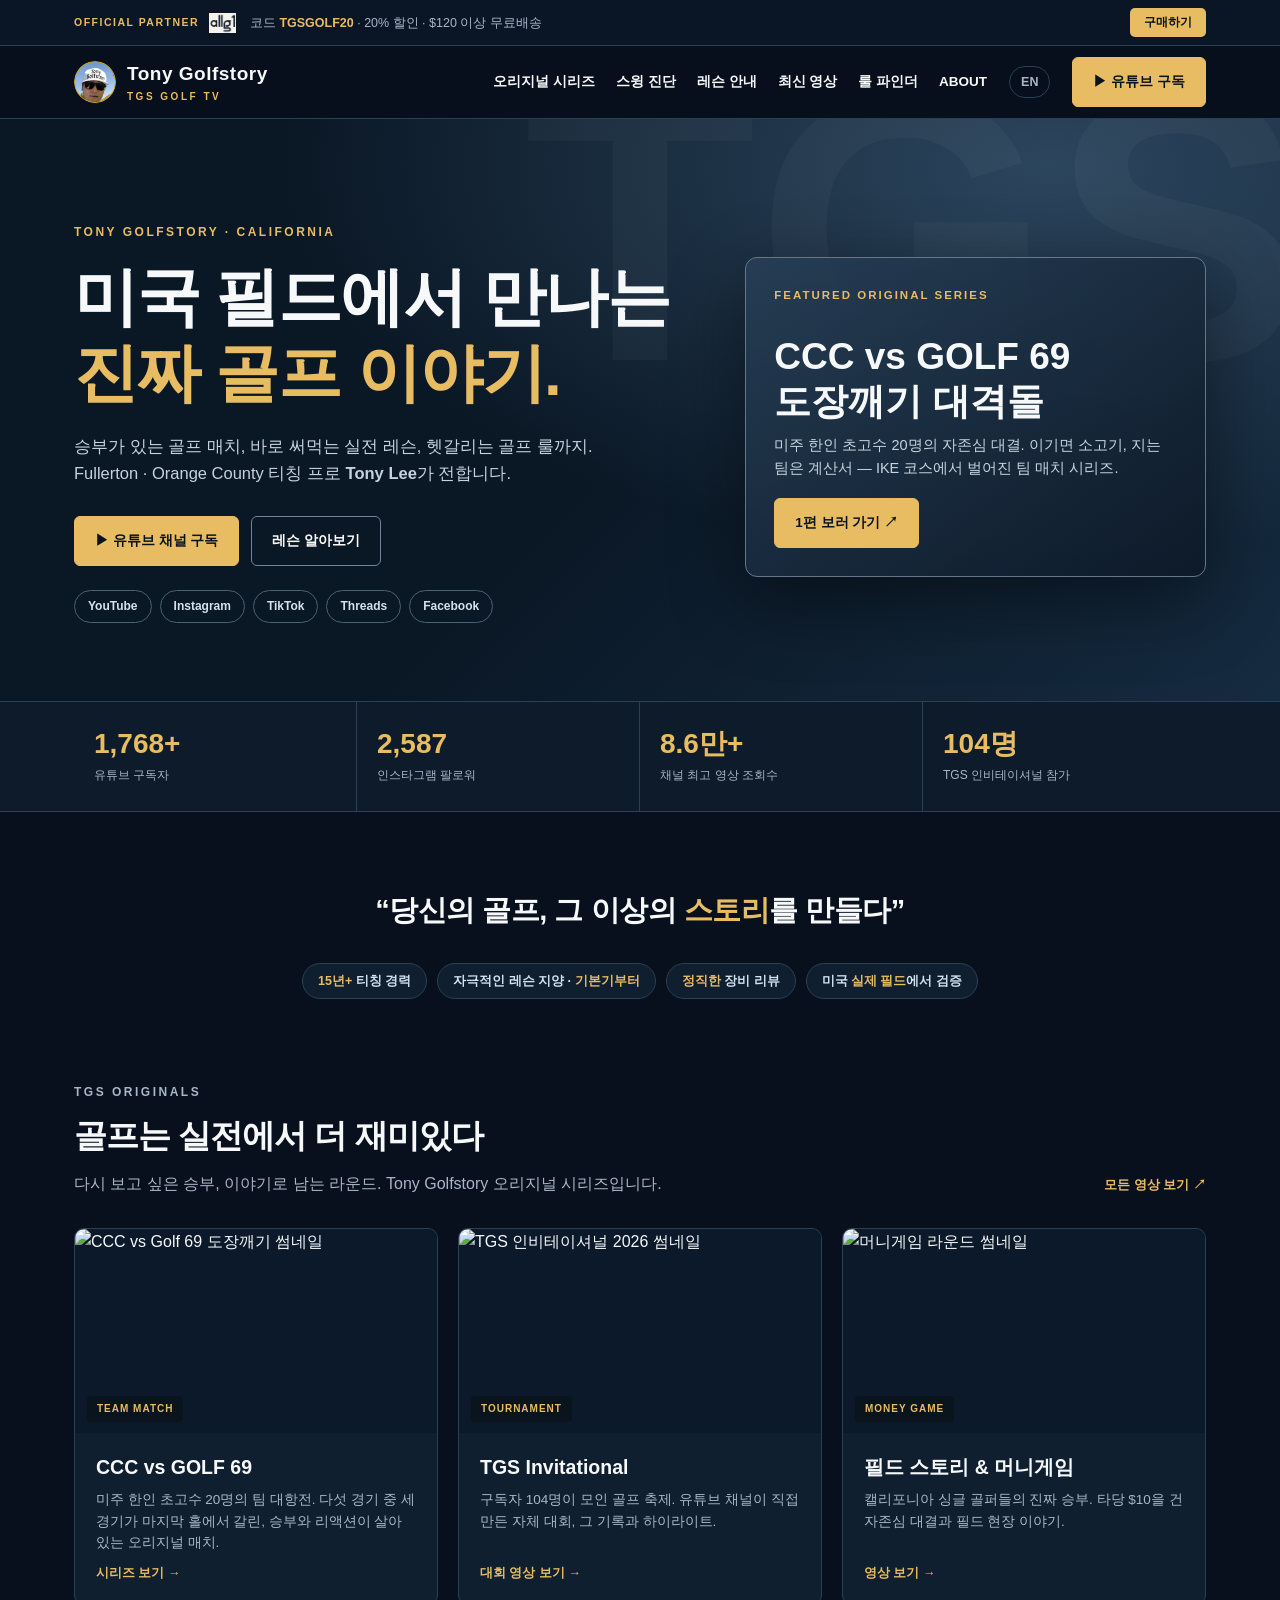
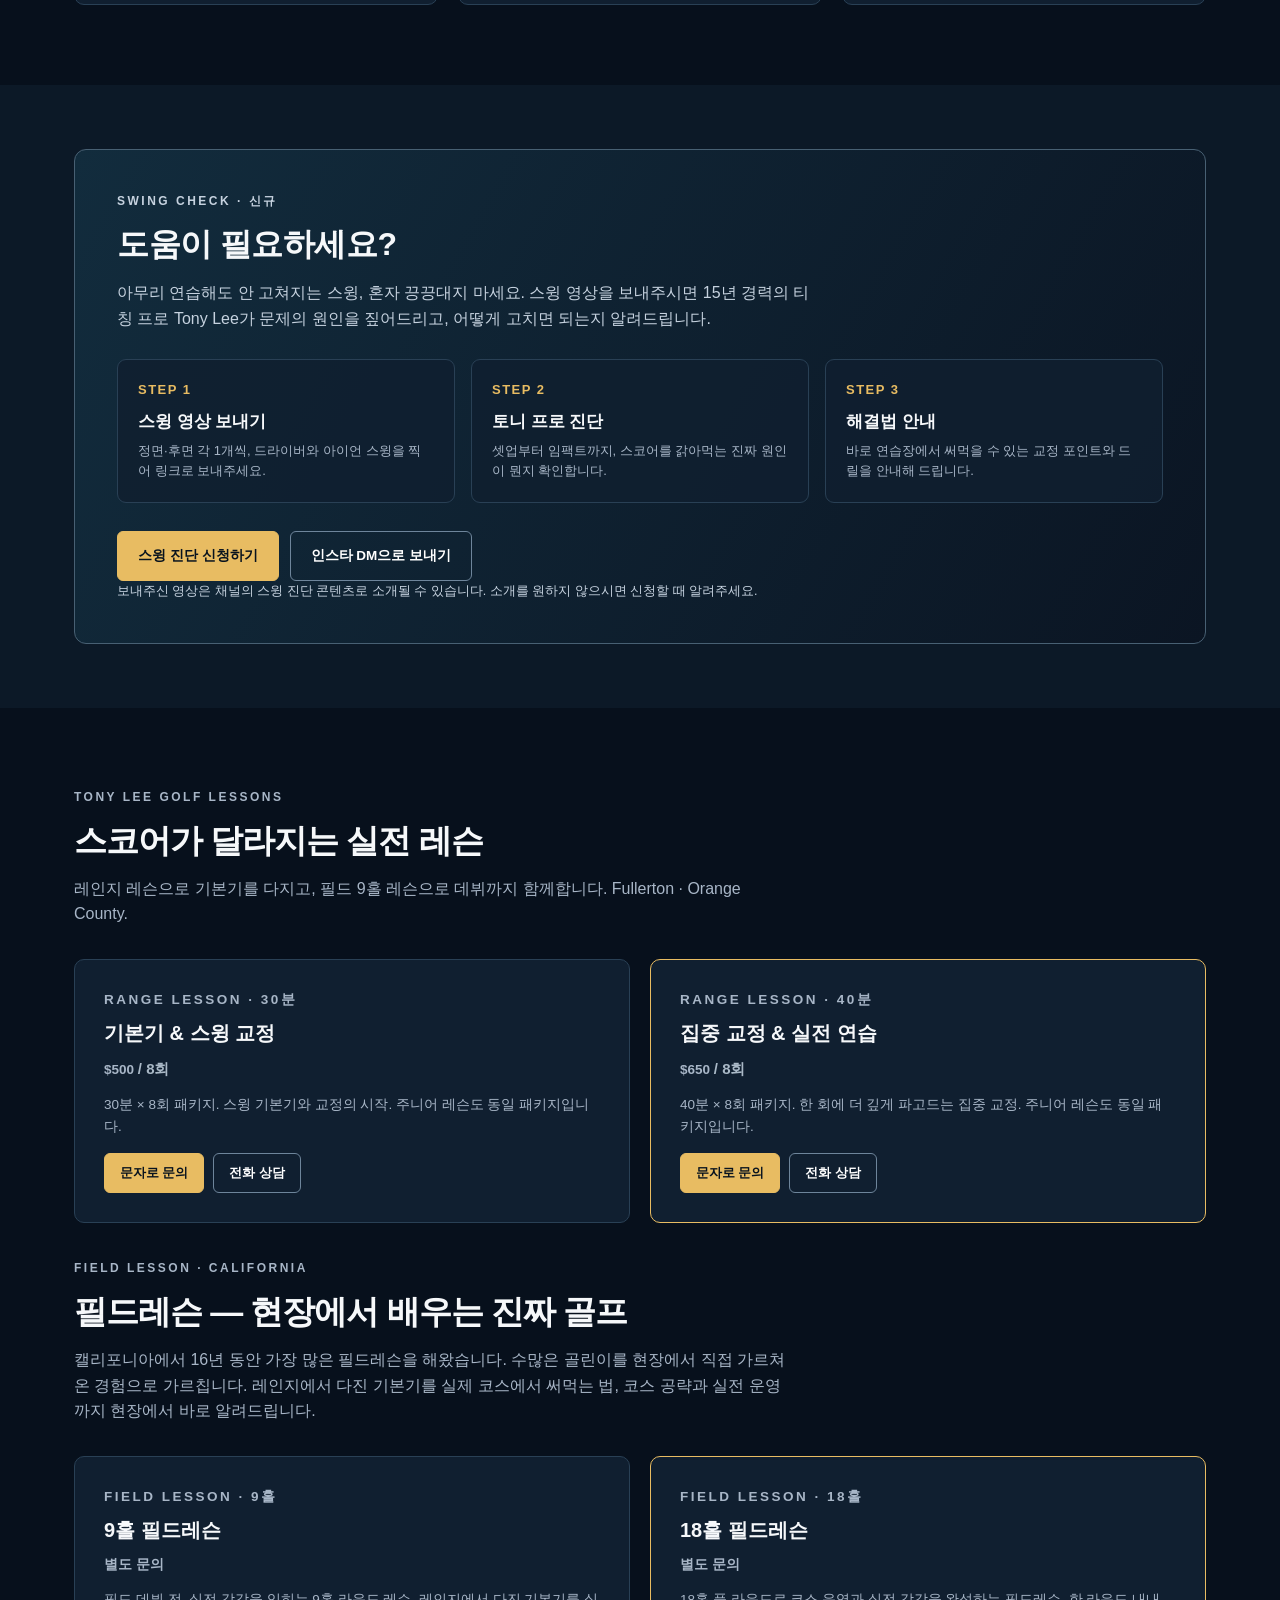
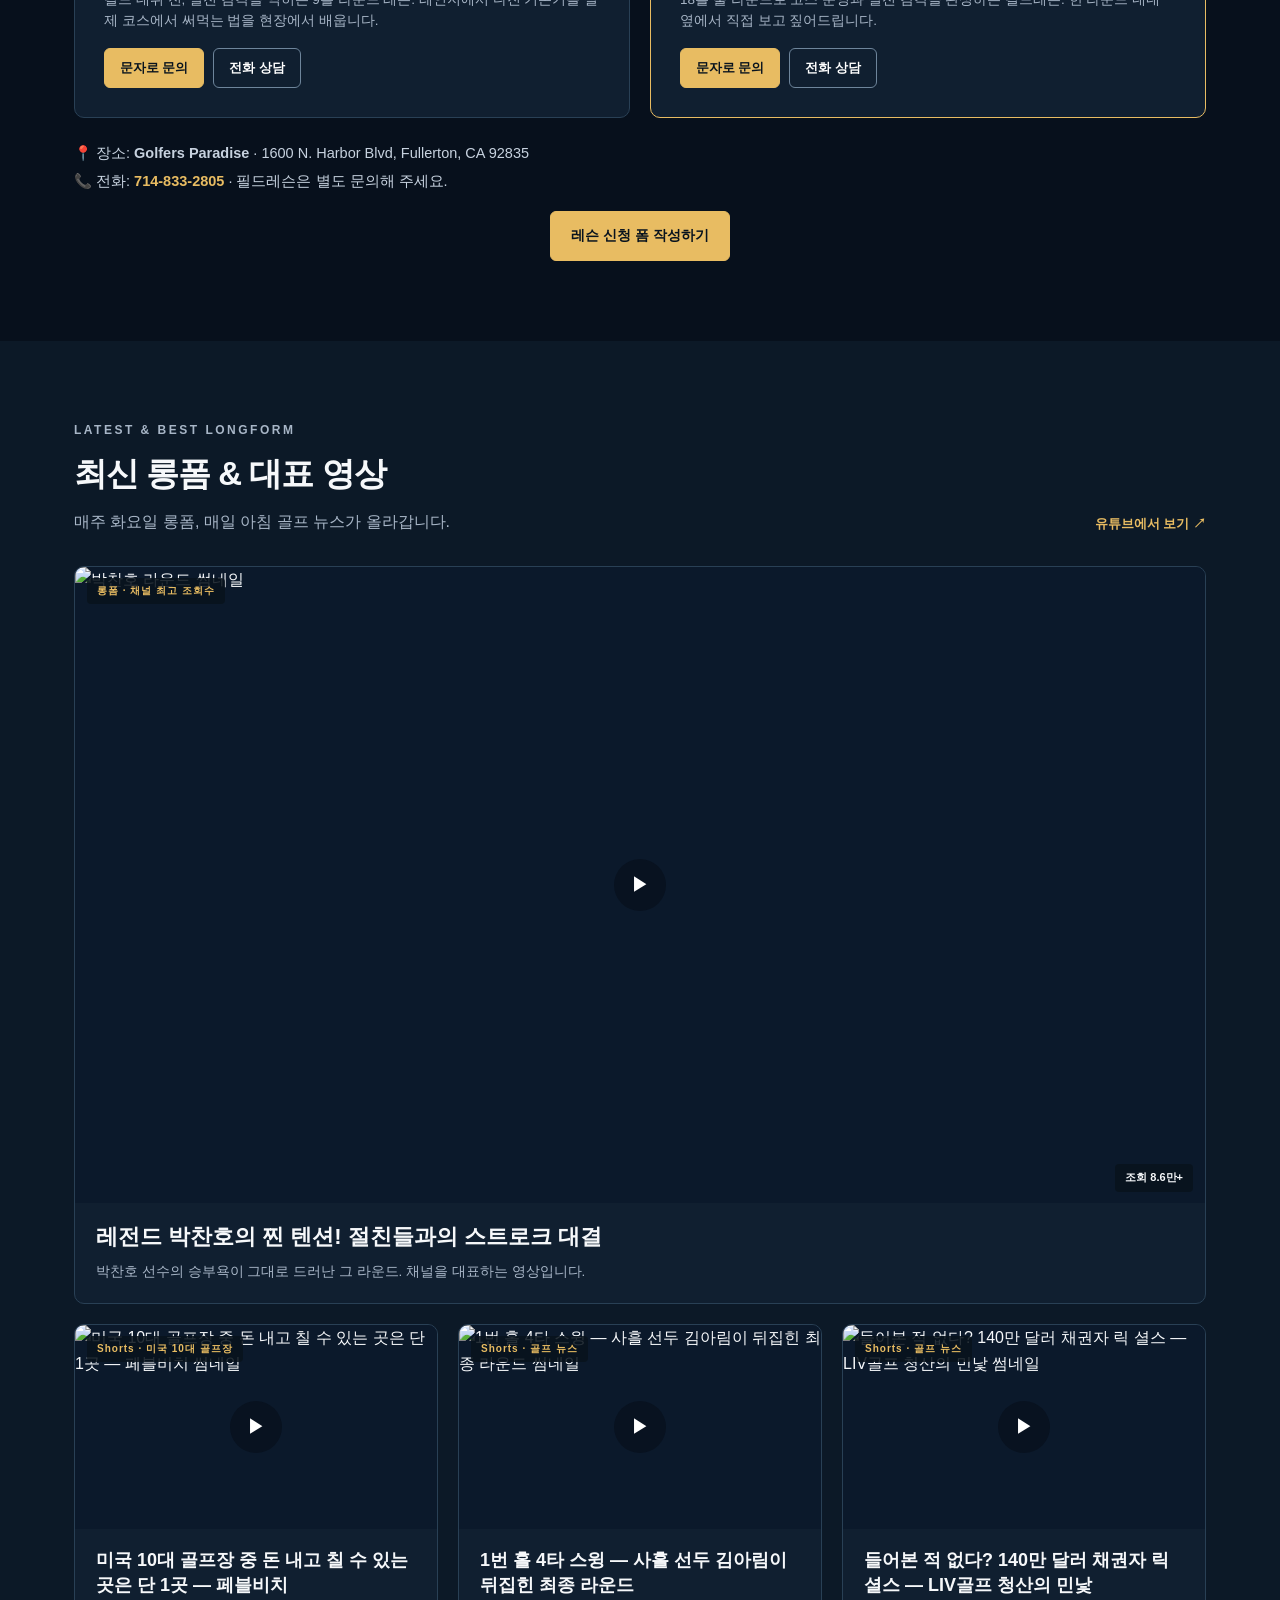
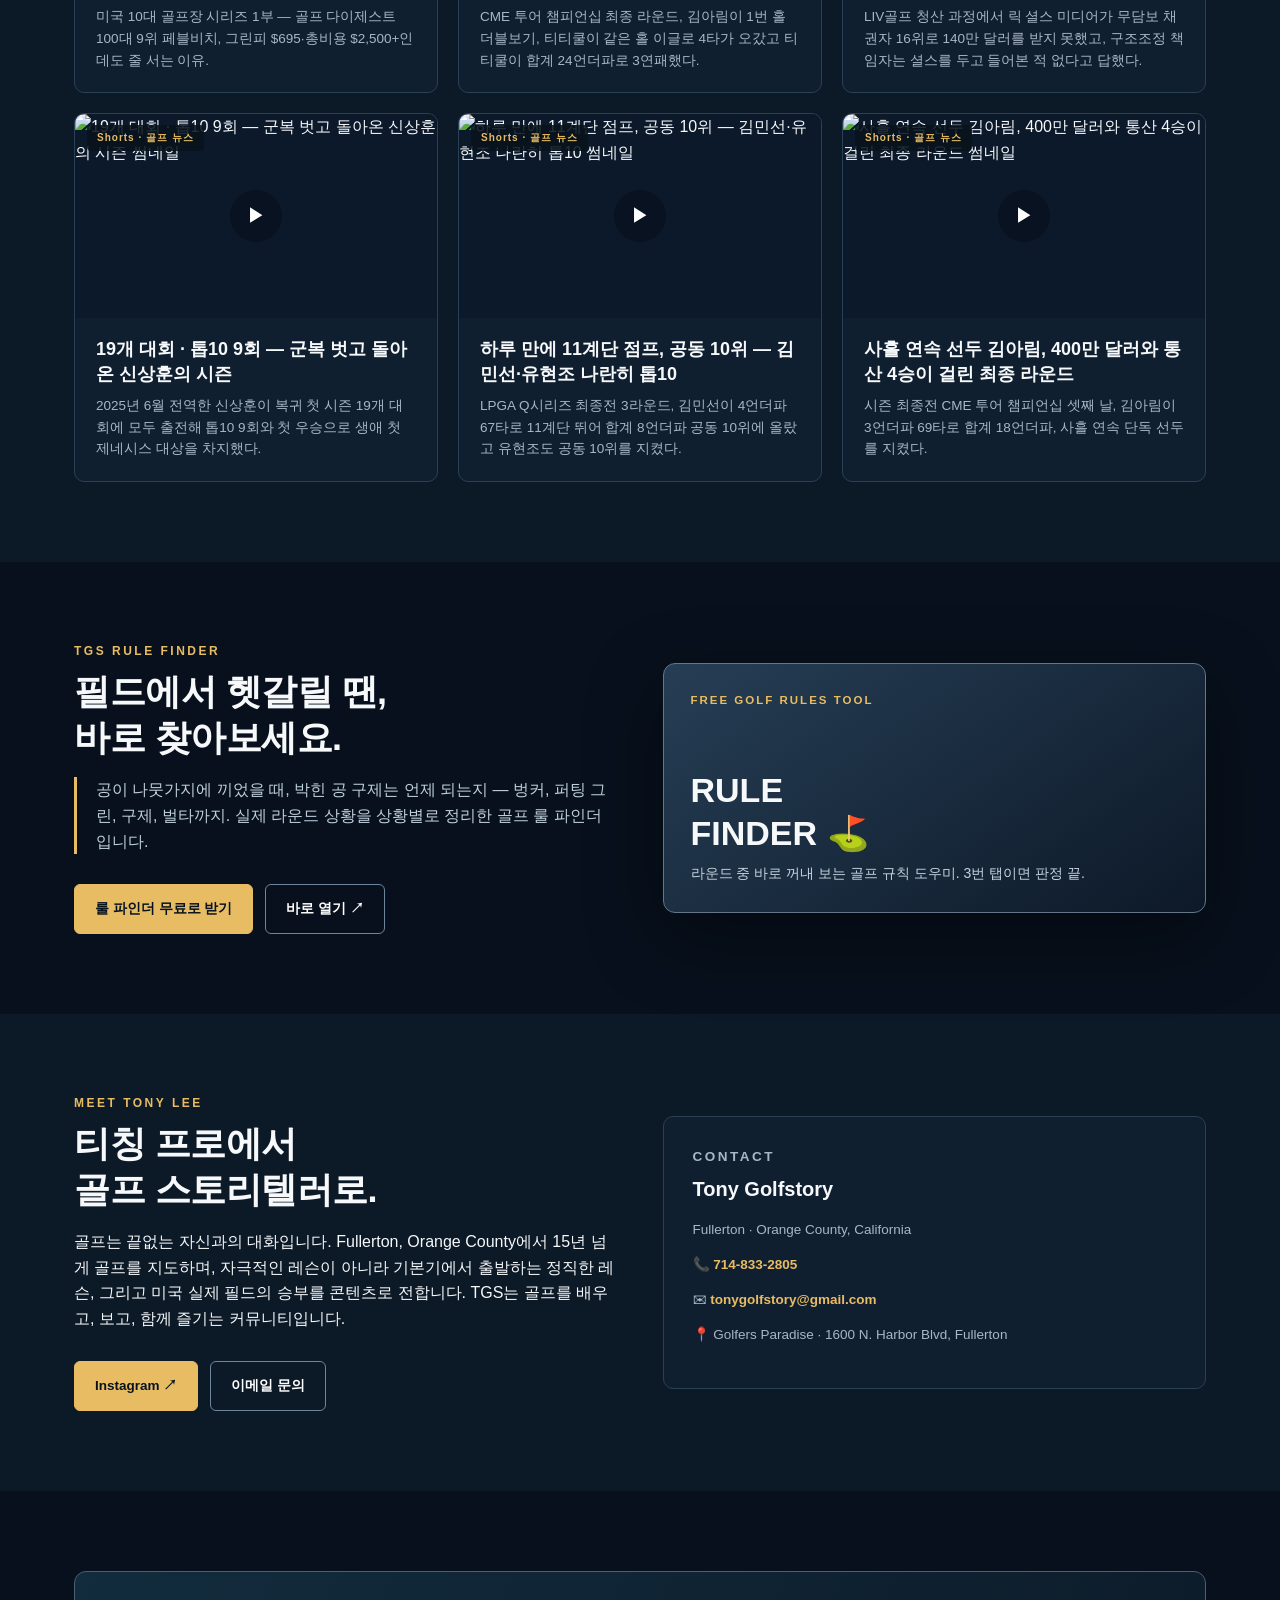
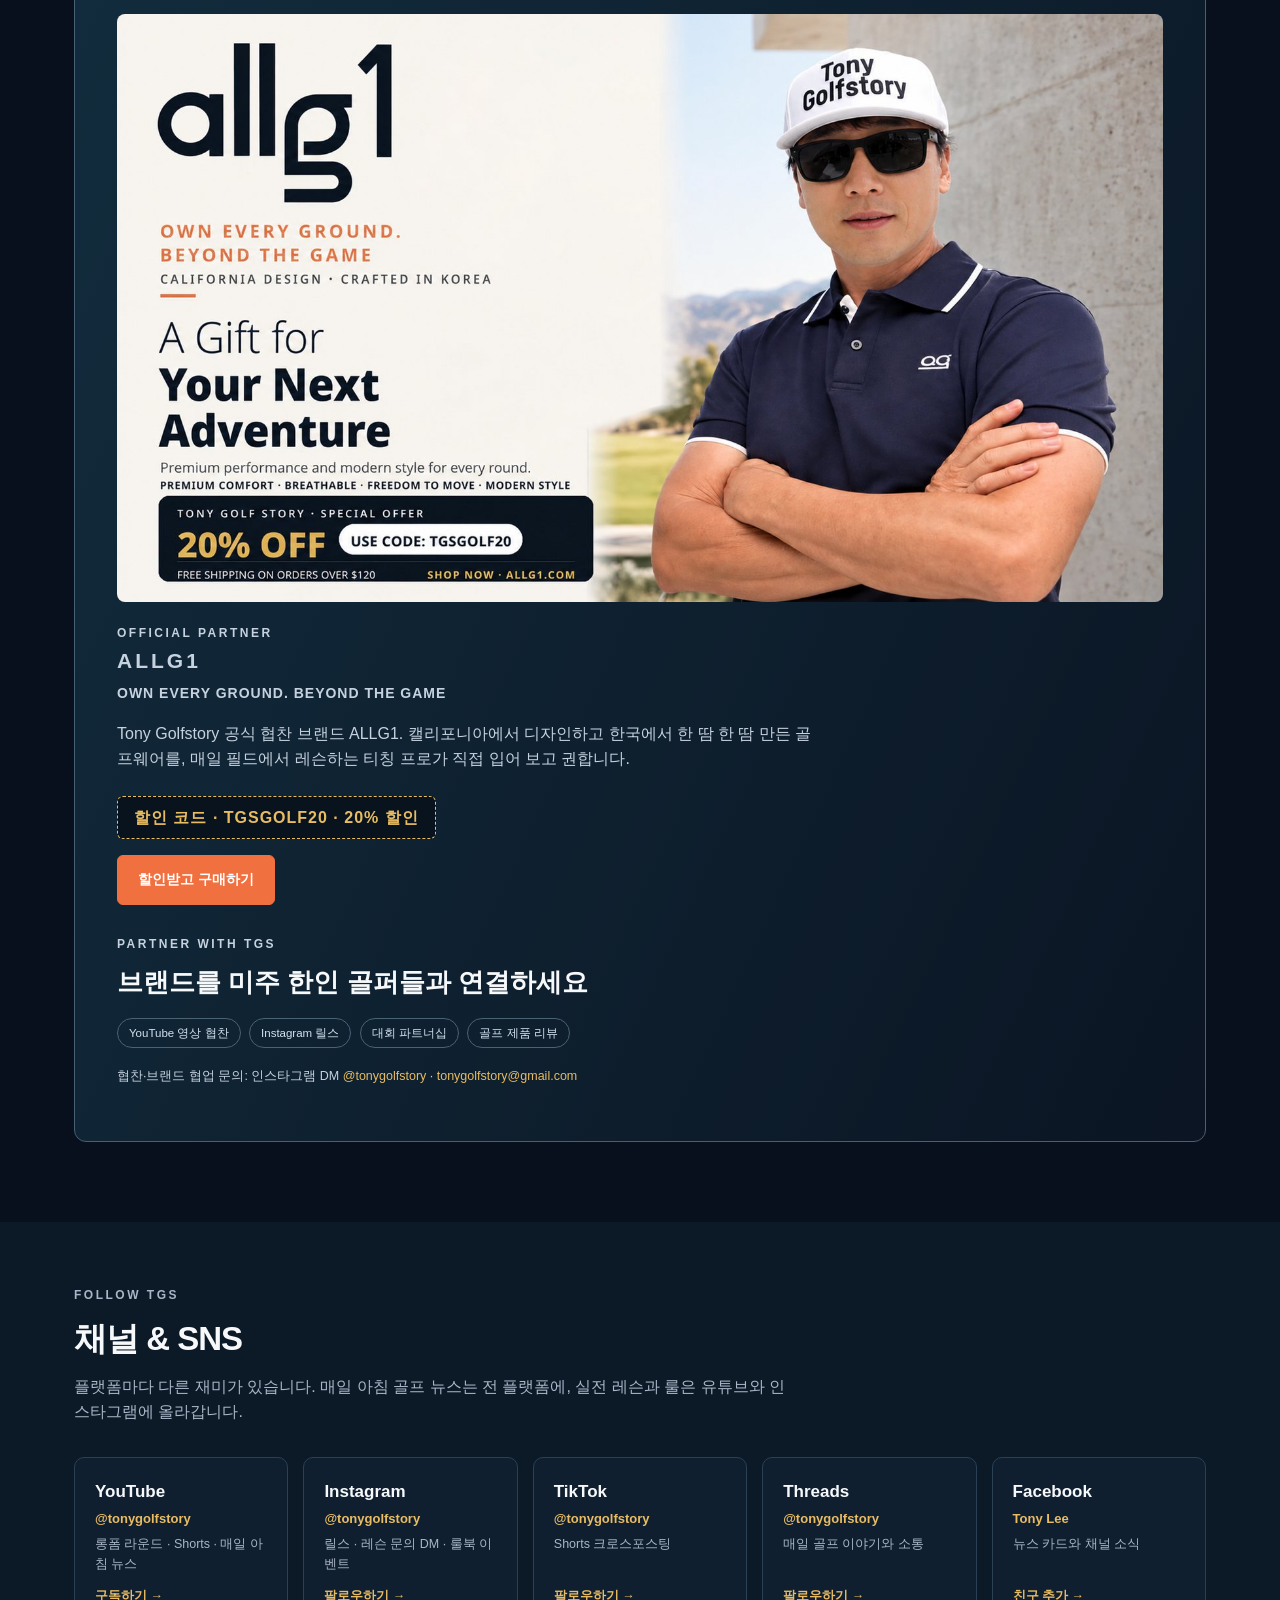
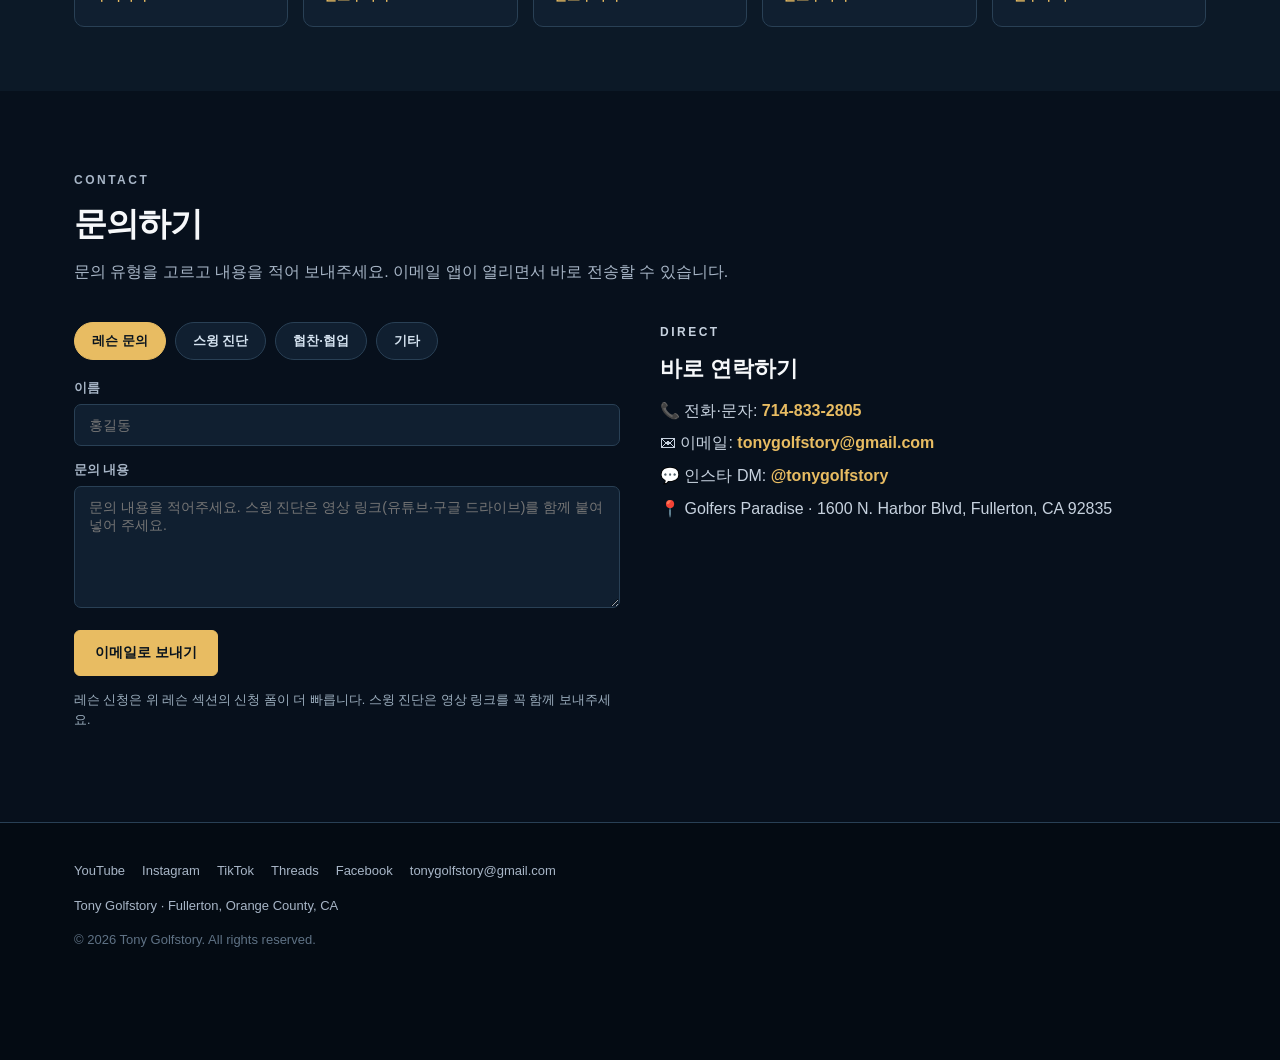
==== index.html @ 639578bd "Update latest videos (2026-11-24): stats refresh — YouTube 1,768, Instagram 2,587" ====
<!DOCTYPE html>
<html lang="ko">
<head>
<meta charset="UTF-8">
<meta name="viewport" content="width=device-width, initial-scale=1.0">
<title>Tony Golfstory — 미국 필드에서 만나는 진짜 골프 이야기</title>
<meta name="description" content="미주 한인 골프 채널 Tony Golfstory. Fullerton · Orange County 티칭 프로 Tony Lee의 실전 레슨, 스윙 영상 진단, 골프 룰 파인더, 레슨 안내.">
<link rel="alternate" hreflang="ko" href="https://tgsgolftv.com/">
<link rel="alternate" hreflang="en" href="https://tgsgolftv.com/en/">
<link rel="icon" href="assets/tgs_round_logo_fixed.png">
<link rel="stylesheet" href="style.css">
</head>
<body>

<!-- ================= 상단 스폰서 바 ================= -->
<div class="topbar">
  <div class="wrap topbar-inner">
    <a class="topbar-brand" href="https://allg1.com/discount/TGSGOLF20" target="_blank" rel="noopener" aria-label="ALLG1 공식 스토어">
      <span class="topbar-label">OFFICIAL PARTNER</span>
      <img src="assets/allg1-logo.png" alt="ALLG1" class="topbar-logo">
    </a>
    <span class="topbar-code">코드 <strong>TGSGOLF20</strong> · 20% 할인 · $120 이상 무료배송</span>
    <a class="topbar-btn" href="https://allg1.com/discount/TGSGOLF20" target="_blank" rel="noopener">구매하기</a>
  </div>
</div>

<!-- ================= 헤더 ================= -->
<header class="site-header">
  <div class="wrap header-inner">
    <a class="brand" href="#top" aria-label="Tony Golfstory 홈">
      <img src="assets/tgs_round_logo_fixed.png" alt="Tony Golfstory 원형 로고">
      <span>Tony Golfstory<span class="brand-sub">TGS GOLF TV</span></span>
    </a>
    <nav class="main-nav" aria-label="주 메뉴">
      <a href="#shows">오리지널 시리즈</a>
      <a href="#diagnosis">스윙 진단</a>
      <a href="#lessons">레슨 안내</a>
      <a href="#videos">최신 영상</a>
      <a href="#rules">룰 파인더</a>
      <a href="#about">ABOUT</a>
    </nav>
    <a class="lang-switch" href="en/" hreflang="en">EN</a>
    <a class="btn btn-gold btn-subscribe" data-link="youtube" href="https://www.youtube.com/@tonygolfstory" target="_blank" rel="noopener">▶ 유튜브 구독</a>
  </div>
</header>

<main id="top">

  <!-- ================= 히어로 ================= -->
  <div class="hero">
    <div class="wrap hero-inner">
      <div>
        <p class="eyebrow">Tony Golfstory · California</p>
        <h1>미국 필드에서 만나는<br><em>진짜 골프 이야기.</em></h1>
        <p class="hero-sub">
          승부가 있는 골프 매치, 바로 써먹는 실전 레슨, 헷갈리는 골프 룰까지.
          Fullerton · Orange County 티칭 프로 <strong>Tony Lee</strong>가 전합니다.
        </p>
        <div class="hero-cta">
          <a class="btn" data-link="youtube" href="https://www.youtube.com/@tonygolfstory" target="_blank" rel="noopener">▶ 유튜브 채널 구독</a>
          <a class="btn alt" href="#lessons">레슨 알아보기</a>
        </div>
        <div class="sns-row">
          <a class="sns-chip" href="https://www.youtube.com/@tonygolfstory" target="_blank" rel="noopener">YouTube</a>
          <a class="sns-chip" href="https://www.instagram.com/tonygolfstory" target="_blank" rel="noopener">Instagram</a>
          <a class="sns-chip" href="https://www.tiktok.com/@tonygolfstory" target="_blank" rel="noopener">TikTok</a>
          <a class="sns-chip" href="https://www.threads.com/@tonygolfstory" target="_blank" rel="noopener">Threads</a>
          <a class="sns-chip" href="https://www.facebook.com/tonyleel1" target="_blank" rel="noopener">Facebook</a>
        </div>
      </div>
      <div class="hero-card">
        <div class="tag">FEATURED ORIGINAL SERIES</div>
        <div>
          <strong>CCC vs GOLF 69<br>도장깨기 대격돌</strong>
          <p>미주 한인 초고수 20명의 자존심 대결. 이기면 소고기, 지는 팀은 계산서 — IKE 코스에서 벌어진 팀 매치 시리즈.</p>
          <a class="btn" href="https://www.youtube.com/watch?v=1AE-b5Dw164" target="_blank" rel="noopener">1편 보러 가기 ↗</a>
        </div>
      </div>
    </div>
  </div>

  <!-- ================= 스탯 바 ================= -->
  <div class="statbar">
    <div class="wrap stats">
      <div class="stat"><b>1,768+</b><span>유튜브 구독자</span></div>
      <div class="stat"><b>2,587</b><span>인스타그램 팔로워</span></div>
      <div class="stat"><b>8.6만+</b><span>채널 최고 영상 조회수</span></div>
      <div class="stat"><b>104명</b><span>TGS 인비테이셔널 참가</span></div>
    </div>
  </div>

  <!-- ================= 철학 스트립 ================= -->
  <div class="philosophy">
    <div class="wrap">
      <p class="line">“당신의 골프, 그 이상의 <span class="gold">스토리</span>를 만들다”</p>
      <div class="checks">
        <span class="check"><b>15년+</b> 티칭 경력</span>
        <span class="check">자극적인 레슨 지양 · <b>기본기부터</b></span>
        <span class="check"><b>정직한</b> 장비 리뷰</span>
        <span class="check">미국 <b>실제 필드</b>에서 검증</span>
      </div>
    </div>
  </div>

  <!-- ================= 오리지널 시리즈 ================= -->
  <section id="shows">
    <div class="wrap">
      <div class="section-head head-row">
        <div>
          <p class="kicker">TGS Originals</p>
          <h2>골프는 실전에서 더 재미있다</h2>
          <p>다시 보고 싶은 승부, 이야기로 남는 라운드. Tony Golfstory 오리지널 시리즈입니다.</p>
        </div>
        <a class="more" href="https://www.youtube.com/@tonygolfstory" target="_blank" rel="noopener">모든 영상 보기 ↗</a>
      </div>
      <div class="grid3">
        <article class="tile">
          <div class="art">
            <img src="https://i.ytimg.com/vi/1AE-b5Dw164/hqdefault.jpg" alt="CCC vs Golf 69 도장깨기 썸네일" loading="lazy">
            <small>TEAM MATCH</small>
          </div>
          <div class="tilebody">
            <h3>CCC vs GOLF 69</h3>
            <p>미주 한인 초고수 20명의 팀 대항전. 다섯 경기 중 세 경기가 마지막 홀에서 갈린, 승부와 리액션이 살아 있는 오리지널 매치.</p>
            <a href="https://www.youtube.com/watch?v=1AE-b5Dw164" target="_blank" rel="noopener">시리즈 보기 →</a>
          </div>
        </article>
        <article class="tile">
          <div class="art">
            <img src="https://i.ytimg.com/vi/Zd-lSi_m1MY/hqdefault.jpg" alt="TGS 인비테이셔널 2026 썸네일" loading="lazy">
            <small>TOURNAMENT</small>
          </div>
          <div class="tilebody">
            <h3>TGS Invitational</h3>
            <p>구독자 104명이 모인 골프 축제. 유튜브 채널이 직접 만든 자체 대회, 그 기록과 하이라이트.</p>
            <a href="https://www.youtube.com/watch?v=Zd-lSi_m1MY" target="_blank" rel="noopener">대회 영상 보기 →</a>
          </div>
        </article>
        <article class="tile">
          <div class="art">
            <img src="https://i.ytimg.com/vi/wVl02XcGrjw/hqdefault.jpg" alt="머니게임 라운드 썸네일" loading="lazy">
            <small>MONEY GAME</small>
          </div>
          <div class="tilebody">
            <h3>필드 스토리 &amp; 머니게임</h3>
            <p>캘리포니아 싱글 골퍼들의 진짜 승부. 타당 $10을 건 자존심 대결과 필드 현장 이야기.</p>
            <a href="https://www.youtube.com/watch?v=wVl02XcGrjw" target="_blank" rel="noopener">영상 보기 →</a>
          </div>
        </article>
      </div>
    </div>
  </section>

  <!-- ================= 스윙 영상 진단 (신규) ================= -->
  <section class="section-alt" id="diagnosis" style="padding-top:64px;padding-bottom:64px">
    <div class="wrap">
      <div class="diag-box">
        <p class="kicker">Swing Check · 신규</p>
        <h2>도움이 필요하세요?</h2>
        <p>아무리 연습해도 안 고쳐지는 스윙, 혼자 끙끙대지 마세요. 스윙 영상을 보내주시면
          15년 경력의 티칭 프로 Tony Lee가 문제의 원인을 짚어드리고, 어떻게 고치면 되는지 알려드립니다.</p>
        <div class="steps">
          <div class="step">
            <b>STEP 1</b>
            <strong>스윙 영상 보내기</strong>
            <p>정면·후면 각 1개씩, 드라이버와 아이언 스윙을 찍어 링크로 보내주세요.</p>
          </div>
          <div class="step">
            <b>STEP 2</b>
            <strong>토니 프로 진단</strong>
            <p>셋업부터 임팩트까지, 스코어를 갉아먹는 진짜 원인이 뭔지 확인합니다.</p>
          </div>
          <div class="step">
            <b>STEP 3</b>
            <strong>해결법 안내</strong>
            <p>바로 연습장에서 써먹을 수 있는 교정 포인트와 드릴을 안내해 드립니다.</p>
          </div>
        </div>
        <div class="diag-cta">
          <a class="btn" href="#contact" data-goto-type="스윙 진단">스윙 진단 신청하기</a>
          <a class="btn alt" href="https://www.instagram.com/tonygolfstory" target="_blank" rel="noopener">인스타 DM으로 보내기</a>
        </div>
        <p class="diag-note">보내주신 영상은 채널의 스윙 진단 콘텐츠로 소개될 수 있습니다. 소개를 원하지 않으시면 신청할 때 알려주세요.</p>
      </div>
    </div>
  </section>

  <!-- ================= 레슨 안내 ================= -->
  <section id="lessons">
    <div class="wrap">
      <div class="section-head">
        <p class="kicker">Tony Lee Golf Lessons</p>
        <h2>스코어가 달라지는 실전 레슨</h2>
        <p>레인지 레슨으로 기본기를 다지고, 필드 9홀 레슨으로 데뷔까지 함께합니다. Fullerton · Orange County.</p>
      </div>
      <div class="grid2">
        <div class="lessonbox">
          <p class="kicker">Range Lesson · 30분</p>
          <h3>기본기 &amp; 스윙 교정</h3>
          <p class="price">$500 <small>/ 8회</small></p>
          <p>30분 × 8회 패키지. 스윙 기본기와 교정의 시작. 주니어 레슨도 동일 패키지입니다.</p>
          <div class="lesson-cta-row">
            <a class="btn sm" href="sms:+17148332805">문자로 문의</a>
            <a class="btn sm alt" href="tel:+17148332805">전화 상담</a>
          </div>
        </div>
        <div class="lessonbox featured">
          <p class="kicker">Range Lesson · 40분</p>
          <h3>집중 교정 &amp; 실전 연습</h3>
          <p class="price">$650 <small>/ 8회</small></p>
          <p>40분 × 8회 패키지. 한 회에 더 깊게 파고드는 집중 교정. 주니어 레슨도 동일 패키지입니다.</p>
          <div class="lesson-cta-row">
            <a class="btn sm" href="sms:+17148332805">문자로 문의</a>
            <a class="btn sm alt" href="tel:+17148332805">전화 상담</a>
          </div>
        </div>
      </div>
      <div class="section-head" style="margin-top:36px">
        <p class="kicker">Field Lesson · California</p>
        <h2>필드레슨 — 현장에서 배우는 진짜 골프</h2>
        <p>캘리포니아에서 16년 동안 가장 많은 필드레슨을 해왔습니다. 수많은 골린이를 현장에서 직접 가르쳐온 경험으로 가르칩니다. 레인지에서 다진 기본기를 실제 코스에서 써먹는 법, 코스 공략과 실전 운영까지 현장에서 바로 알려드립니다.</p>
      </div>
      <div class="grid2">
        <div class="lessonbox">
          <p class="kicker">Field Lesson · 9홀</p>
          <h3>9홀 필드레슨</h3>
          <p class="price">별도 문의</p>
          <p>필드 데뷔 전, 실전 감각을 익히는 9홀 라운드 레슨. 레인지에서 다진 기본기를 실제 코스에서 써먹는 법을 현장에서 배웁니다.</p>
          <div class="lesson-cta-row">
            <a class="btn sm" href="sms:+17148332805">문자로 문의</a>
            <a class="btn sm alt" href="tel:+17148332805">전화 상담</a>
          </div>
        </div>
        <div class="lessonbox featured">
          <p class="kicker">Field Lesson · 18홀</p>
          <h3>18홀 필드레슨</h3>
          <p class="price">별도 문의</p>
          <p>18홀 풀 라운드로 코스 운영과 실전 감각을 완성하는 필드레슨. 한 라운드 내내 옆에서 직접 보고 짚어드립니다.</p>
          <div class="lesson-cta-row">
            <a class="btn sm" href="sms:+17148332805">문자로 문의</a>
            <a class="btn sm alt" href="tel:+17148332805">전화 상담</a>
          </div>
        </div>
      </div>
      <div class="lesson-info">
        <p>📍 장소: <strong>Golfers Paradise</strong> · 1600 N. Harbor Blvd, Fullerton, CA 92835</p>
        <p>📞 전화: <a class="tel" href="tel:+17148332805">714-833-2805</a> · 필드레슨은 별도 문의해 주세요.</p>
      </div>
      <div class="form-row">
        <a class="btn" data-link="lesson-form" href="https://docs.google.com/forms/d/e/1FAIpQLSez8T61_l75Q9OJ8-Ka5CWcfKcoP6U7uVLZ6R8fLWWUxux9mA/viewform" target="_blank" rel="noopener">레슨 신청 폼 작성하기</a>
      </div>
    </div>
  </section>

  <!-- ================= 최신 롱폼 ================= -->
  <section class="section-alt" id="videos">
    <div class="wrap">
      <div class="section-head head-row">
        <div>
          <p class="kicker">Latest &amp; Best Longform</p>
          <h2>최신 롱폼 &amp; 대표 영상</h2>
          <p>매주 화요일 롱폼, 매일 아침 골프 뉴스가 올라갑니다.</p>
        </div>
        <a class="more" href="https://www.youtube.com/@tonygolfstory" target="_blank" rel="noopener">유튜브에서 보기 ↗</a>
      </div>

      <a class="video-card featured-card" href="https://www.youtube.com/watch?v=F9sl_xS7Rrk" target="_blank" rel="noopener">
        <div class="video-thumb">
          <img src="https://i.ytimg.com/vi/F9sl_xS7Rrk/hqdefault.jpg" alt="박찬호 라운드 썸네일" loading="lazy">
          <span class="video-badge">롱폼 · 채널 최고 조회수</span>
          <span class="video-play">▶</span>
          <span class="views-chip">조회 8.6만+</span>
        </div>
        <div class="video-body">
          <h3>레전드 박찬호의 찐 텐션! 절친들과의 스트로크 대결</h3>
          <p>박찬호 선수의 승부욕이 그대로 드러난 그 라운드. 채널을 대표하는 영상입니다.</p>
        </div>
      </a>

      <div class="grid3">
        <a class="video-card" href="https://www.youtube.com/shorts/zHLLuZQZhkY" target="_blank" rel="noopener">
          <div class="video-thumb">
            <img src="https://i.ytimg.com/vi/zHLLuZQZhkY/hqdefault.jpg" alt="미국 10대 골프장 중 돈 내고 칠 수 있는 곳은 단 1곳 — 페블비치 썸네일" loading="lazy">
            <span class="video-badge">Shorts · 미국 10대 골프장</span>
            <span class="video-play">▶</span>
          </div>
          <div class="video-body">
            <h3>미국 10대 골프장 중 돈 내고 칠 수 있는 곳은 단 1곳 — 페블비치</h3>
            <p>미국 10대 골프장 시리즈 1부 — 골프 다이제스트 100대 9위 페블비치, 그린피 $695·총비용 $2,500+인데도 줄 서는 이유.</p>
          </div>
        </a>
        <a class="video-card" href="https://www.youtube.com/shorts/9NnKYieyKQU" target="_blank" rel="noopener">
          <div class="video-thumb">
            <img src="https://i.ytimg.com/vi/9NnKYieyKQU/hqdefault.jpg" alt="1번 홀 4타 스윙 — 사흘 선두 김아림이 뒤집힌 최종 라운드 썸네일" loading="lazy">
            <span class="video-badge">Shorts · 골프 뉴스</span>
            <span class="video-play">▶</span>
          </div>
          <div class="video-body">
            <h3>1번 홀 4타 스윙 — 사흘 선두 김아림이 뒤집힌 최종 라운드</h3>
            <p>CME 투어 챔피언십 최종 라운드, 김아림이 1번 홀 더블보기, 티티쿨이 같은 홀 이글로 4타가 오갔고 티티쿨이 합계 24언더파로 3연패했다.</p>
          </div>
        </a>
        <a class="video-card" href="https://www.youtube.com/shorts/7s6itu2nNVA" target="_blank" rel="noopener">
          <div class="video-thumb">
            <img src="https://i.ytimg.com/vi/7s6itu2nNVA/hqdefault.jpg" alt="들어본 적 없다? 140만 달러 채권자 릭 셜스 — LIV골프 청산의 민낯 썸네일" loading="lazy">
            <span class="video-badge">Shorts · 골프 뉴스</span>
            <span class="video-play">▶</span>
          </div>
          <div class="video-body">
            <h3>들어본 적 없다? 140만 달러 채권자 릭 셜스 — LIV골프 청산의 민낯</h3>
            <p>LIV골프 청산 과정에서 릭 셜스 미디어가 무담보 채권자 16위로 140만 달러를 받지 못했고, 구조조정 책임자는 셜스를 두고 들어본 적 없다고 답했다.</p>
          </div>
        </a>
        <a class="video-card" href="https://www.youtube.com/shorts/XUC2kcfeUF4" target="_blank" rel="noopener">
          <div class="video-thumb">
            <img src="https://i.ytimg.com/vi/XUC2kcfeUF4/hqdefault.jpg" alt="19개 대회 · 톱10 9회 — 군복 벗고 돌아온 신상훈의 시즌 썸네일" loading="lazy">
            <span class="video-badge">Shorts · 골프 뉴스</span>
            <span class="video-play">▶</span>
          </div>
          <div class="video-body">
            <h3>19개 대회 · 톱10 9회 — 군복 벗고 돌아온 신상훈의 시즌</h3>
            <p>2025년 6월 전역한 신상훈이 복귀 첫 시즌 19개 대회에 모두 출전해 톱10 9회와 첫 우승으로 생애 첫 제네시스 대상을 차지했다.</p>
          </div>
        </a>
        <a class="video-card" href="https://www.youtube.com/shorts/yJ2tP2lJoWc" target="_blank" rel="noopener">
          <div class="video-thumb">
            <img src="https://i.ytimg.com/vi/yJ2tP2lJoWc/hqdefault.jpg" alt="하루 만에 11계단 점프, 공동 10위 — 김민선·유현조 나란히 톱10 썸네일" loading="lazy">
            <span class="video-badge">Shorts · 골프 뉴스</span>
            <span class="video-play">▶</span>
          </div>
          <div class="video-body">
            <h3>하루 만에 11계단 점프, 공동 10위 — 김민선·유현조 나란히 톱10</h3>
            <p>LPGA Q시리즈 최종전 3라운드, 김민선이 4언더파 67타로 11계단 뛰어 합계 8언더파 공동 10위에 올랐고 유현조도 공동 10위를 지켰다.</p>
          </div>
        </a>
        <a class="video-card" href="https://www.youtube.com/shorts/h845mHhzSgo" target="_blank" rel="noopener">
          <div class="video-thumb">
            <img src="https://i.ytimg.com/vi/h845mHhzSgo/hqdefault.jpg" alt="사흘 연속 선두 김아림, 400만 달러와 통산 4승이 걸린 최종 라운드 썸네일" loading="lazy">
            <span class="video-badge">Shorts · 골프 뉴스</span>
            <span class="video-play">▶</span>
          </div>
          <div class="video-body">
            <h3>사흘 연속 선두 김아림, 400만 달러와 통산 4승이 걸린 최종 라운드</h3>
            <p>시즌 최종전 CME 투어 챔피언십 셋째 날, 김아림이 3언더파 69타로 합계 18언더파, 사흘 연속 단독 선두를 지켰다.</p>
          </div>
        </a>

      </div>
    </div>
  </section>

  <!-- ================= 룰 파인더 ================= -->
  <section id="rules">
    <div class="wrap split">
      <div>
        <p class="kicker">TGS Rule Finder</p>
        <h2>필드에서 헷갈릴 땐,<br>바로 찾아보세요.</h2>
        <p class="highlight">공이 나뭇가지에 끼었을 때, 박힌 공 구제는 언제 되는지 — 벙커, 퍼팅 그린, 구제, 벌타까지. 실제 라운드 상황을 상황별로 정리한 골프 룰 파인더입니다.</p>
        <div class="hero-cta">
          <a class="btn" href="rulebook/">룰 파인더 무료로 받기</a>
          <a class="btn alt" data-link="rulefinder" href="https://tonygolfstory.github.io/tgs-rule-finder/" target="_blank" rel="noopener">바로 열기 ↗</a>
        </div>
      </div>
      <div class="rf-card">
        <div class="tag">FREE GOLF RULES TOOL</div>
        <div>
          <strong>RULE<br>FINDER ⛳</strong>
          <p>라운드 중 바로 꺼내 보는 골프 규칙 도우미. 3번 탭이면 판정 끝.</p>
        </div>
      </div>
    </div>
  </section>

  <!-- ================= ABOUT ================= -->
  <section class="section-alt" id="about">
    <div class="wrap split">
      <div>
        <p class="kicker">Meet Tony Lee</p>
        <h2>티칭 프로에서<br>골프 스토리텔러로.</h2>
        <p>골프는 끝없는 자신과의 대화입니다. Fullerton, Orange County에서 15년 넘게 골프를 지도하며,
          자극적인 레슨이 아니라 기본기에서 출발하는 정직한 레슨, 그리고 미국 실제 필드의 승부를 콘텐츠로 전합니다.
          TGS는 골프를 배우고, 보고, 함께 즐기는 커뮤니티입니다.</p>
        <div class="hero-cta">
          <a class="btn" href="https://www.instagram.com/tonygolfstory" target="_blank" rel="noopener">Instagram ↗</a>
          <a class="btn alt" href="mailto:tonygolfstory@gmail.com">이메일 문의</a>
        </div>
      </div>
      <div class="lessonbox">
        <p class="kicker">Contact</p>
        <h3>Tony Golfstory</h3>
        <p>Fullerton · Orange County, California</p>
        <p>📞 <a href="tel:+17148332805" style="color:var(--gold);font-weight:700">714-833-2805</a></p>
        <p>✉ <a href="mailto:tonygolfstory@gmail.com" style="color:var(--gold);font-weight:700">tonygolfstory@gmail.com</a></p>
        <p>📍 Golfers Paradise · 1600 N. Harbor Blvd, Fullerton</p>
      </div>
    </div>
  </section>

  <!-- ================= 스폰서 ================= -->
  <section id="sponsors">
    <div class="wrap">
      <div class="sponsor">
        <img src="assets/allg1-banner.jpg" alt="ALLG1 — Tony Golfstory 스페셜 오퍼, 코드 TGSGOLF20으로 20% 할인" class="sponsor-img" loading="lazy">
        <p class="kicker">Official Partner</p>
        <p class="brand-name">ALLG1</p>
        <p class="slogan">OWN EVERY GROUND. BEYOND THE GAME</p>
        <p>Tony Golfstory 공식 협찬 브랜드 ALLG1. 캘리포니아에서 디자인하고 한국에서 한 땀 한 땀 만든 골프웨어를, 매일 필드에서 레슨하는 티칭 프로가 직접 입어 보고 권합니다.</p>
        <span class="code">할인 코드 · TGSGOLF20 · 20% 할인</span><br>
        <a class="btn orange" href="https://allg1.com/discount/TGSGOLF20" target="_blank" rel="noopener">할인받고 구매하기</a>
        <div style="margin-top:30px">
          <p class="kicker">Partner With TGS</p>
          <h2 style="font-size:26px">브랜드를 미주 한인 골퍼들과 연결하세요</h2>
          <div>
            <span class="pill">YouTube 영상 협찬</span>
            <span class="pill">Instagram 릴스</span>
            <span class="pill">대회 파트너십</span>
            <span class="pill">골프 제품 리뷰</span>
          </div>
          <p class="sponsor-note">협찬·브랜드 협업 문의: 인스타그램 DM <a href="https://www.instagram.com/tonygolfstory" target="_blank" rel="noopener">@tonygolfstory</a> · <a href="mailto:tonygolfstory@gmail.com">tonygolfstory@gmail.com</a></p>
        </div>
      </div>
    </div>
  </section>

  <!-- ================= 채널 & SNS ================= -->
  <section class="section-alt" id="channels" style="padding-top:64px;padding-bottom:64px">
    <div class="wrap">
      <div class="section-head">
        <p class="kicker">Follow TGS</p>
        <h2>채널 &amp; SNS</h2>
        <p>플랫폼마다 다른 재미가 있습니다. 매일 아침 골프 뉴스는 전 플랫폼에, 실전 레슨과 룰은 유튜브와 인스타그램에 올라갑니다.</p>
      </div>
      <div class="sns-grid">
        <a class="sns-card" href="https://www.youtube.com/@tonygolfstory" target="_blank" rel="noopener">
          <span class="sns-name">YouTube</span>
          <span class="sns-handle">@tonygolfstory</span>
          <span class="sns-desc">롱폼 라운드 · Shorts · 매일 아침 뉴스</span>
          <span class="sns-go">구독하기 →</span>
        </a>
        <a class="sns-card" href="https://www.instagram.com/tonygolfstory" target="_blank" rel="noopener">
          <span class="sns-name">Instagram</span>
          <span class="sns-handle">@tonygolfstory</span>
          <span class="sns-desc">릴스 · 레슨 문의 DM · 룰북 이벤트</span>
          <span class="sns-go">팔로우하기 →</span>
        </a>
        <a class="sns-card" href="https://www.tiktok.com/@tonygolfstory" target="_blank" rel="noopener">
          <span class="sns-name">TikTok</span>
          <span class="sns-handle">@tonygolfstory</span>
          <span class="sns-desc">Shorts 크로스포스팅</span>
          <span class="sns-go">팔로우하기 →</span>
        </a>
        <a class="sns-card" href="https://www.threads.com/@tonygolfstory" target="_blank" rel="noopener">
          <span class="sns-name">Threads</span>
          <span class="sns-handle">@tonygolfstory</span>
          <span class="sns-desc">매일 골프 이야기와 소통</span>
          <span class="sns-go">팔로우하기 →</span>
        </a>
        <a class="sns-card" href="https://www.facebook.com/tonyleel1" target="_blank" rel="noopener">
          <span class="sns-name">Facebook</span>
          <span class="sns-handle">Tony Lee</span>
          <span class="sns-desc">뉴스 카드와 채널 소식</span>
          <span class="sns-go">친구 추가 →</span>
        </a>
      </div>
    </div>
  </section>

  <!-- ================= 문의 ================= -->
  <section id="contact">
    <div class="wrap">
      <div class="section-head">
        <p class="kicker">Contact</p>
        <h2>문의하기</h2>
        <p>문의 유형을 고르고 내용을 적어 보내주세요. 이메일 앱이 열리면서 바로 전송할 수 있습니다.</p>
      </div>
      <div class="contact-grid">
        <div>
          <div class="type-pills" role="group" aria-label="문의 유형">
            <button type="button" class="type-pill active" data-type="레슨 문의">레슨 문의</button>
            <button type="button" class="type-pill" data-type="스윙 진단">스윙 진단</button>
            <button type="button" class="type-pill" data-type="협찬·협업">협찬·협업</button>
            <button type="button" class="type-pill" data-type="기타">기타</button>
          </div>
          <form id="inquiry-form">
            <div class="field">
              <label for="inq-name">이름</label>
              <input id="inq-name" type="text" placeholder="홍길동" autocomplete="name">
            </div>
            <div class="field">
              <label for="inq-msg">문의 내용</label>
              <textarea id="inq-msg" rows="6" placeholder="문의 내용을 적어주세요. 스윙 진단은 영상 링크(유튜브·구글 드라이브)를 함께 붙여 넣어 주세요."></textarea>
            </div>
            <button type="submit" class="btn">이메일로 보내기</button>
            <p class="note">레슨 신청은 위 레슨 섹션의 신청 폼이 더 빠릅니다. 스윙 진단은 영상 링크를 꼭 함께 보내주세요.</p>
          </form>
        </div>
        <div class="contact-info">
          <p class="kicker">Direct</p>
          <h3 style="margin:8px 0 12px;font-size:22px">바로 연락하기</h3>
          <p>📞 전화·문자: <a href="tel:+17148332805">714-833-2805</a></p>
          <p>✉ 이메일: <a href="mailto:tonygolfstory@gmail.com">tonygolfstory@gmail.com</a></p>
          <p>💬 인스타 DM: <a href="https://www.instagram.com/tonygolfstory" target="_blank" rel="noopener">@tonygolfstory</a></p>
          <p>📍 Golfers Paradise · 1600 N. Harbor Blvd, Fullerton, CA 92835</p>
        </div>
      </div>
    </div>
  </section>

</main>

<!-- ================= 푸터 ================= -->
<footer class="site-footer">
  <div class="wrap">
    <div class="footer-links">
      <a data-link="youtube" href="https://www.youtube.com/@tonygolfstory" target="_blank" rel="noopener">YouTube</a>
      <a href="https://www.instagram.com/tonygolfstory" target="_blank" rel="noopener">Instagram</a>
      <a href="https://www.tiktok.com/@tonygolfstory" target="_blank" rel="noopener">TikTok</a>
      <a href="https://www.threads.com/@tonygolfstory" target="_blank" rel="noopener">Threads</a>
      <a href="https://www.facebook.com/tonyleel1" target="_blank" rel="noopener">Facebook</a>
      <a href="mailto:tonygolfstory@gmail.com">tonygolfstory@gmail.com</a>
    </div>
    <p>Tony Golfstory · Fullerton, Orange County, CA</p>
    <p class="copyright">© 2026 Tony Golfstory. All rights reserved.</p>
  </div>
</footer>

<!-- ================= 모바일 고정 CTA 바 ================= -->
<div class="mobile-cta">
  <a class="btn alt" href="#diagnosis">스윙 진단</a>
  <a class="btn" href="#lessons">레슨 문의</a>
  <a class="btn alt" data-link="youtube" href="https://www.youtube.com/@tonygolfstory" target="_blank" rel="noopener">구독</a>
</div>

<script>
/* ============================================================
   ★ 교체 가능한 상수 (링크를 바꿀 땐 여기만 수정하세요) ★
   ============================================================ */
const CONFIG = {
  YOUTUBE_CHANNEL_URL: "https://www.youtube.com/@tonygolfstory",
  RULE_FINDER_URL: "https://tonygolfstory.github.io/tgs-rule-finder/",
  LESSON_FORM_URL: "https://docs.google.com/forms/d/e/1FAIpQLSez8T61_l75Q9OJ8-Ka5CWcfKcoP6U7uVLZ6R8fLWWUxux9mA/viewform",
  CONTACT_EMAIL: "tonygolfstory@gmail.com"
};

(function applyConfig() {
  document.querySelectorAll('[data-link="youtube"]').forEach(function (el) {
    el.href = CONFIG.YOUTUBE_CHANNEL_URL;
  });
  document.querySelectorAll('[data-link="rulefinder"]').forEach(function (el) {
    el.href = CONFIG.RULE_FINDER_URL;
  });
  var formBtn = document.querySelector('[data-link="lesson-form"]');
  if (formBtn && CONFIG.LESSON_FORM_URL) {
    formBtn.href = CONFIG.LESSON_FORM_URL;
    formBtn.target = "_blank";
    formBtn.rel = "noopener";
  }
})();

/* 문의 유형 선택 + 메일 작성 */
(function inquiry() {
  var pills = document.querySelectorAll('.type-pill');
  var currentType = '레슨 문의';
  function setType(t) {
    currentType = t;
    pills.forEach(function (p) { p.classList.toggle('active', p.dataset.type === t); });
  }
  pills.forEach(function (p) {
    p.addEventListener('click', function () { setType(p.dataset.type); });
  });
  /* 스윙 진단 섹션 CTA에서 넘어오면 유형을 스윙 진단으로 맞춘다 */
  document.querySelectorAll('[data-goto-type]').forEach(function (el) {
    el.addEventListener('click', function () { setType(el.dataset.gotoType); });
  });
  if (location.hash === '#contact' && sessionStorage.getItem('inqType')) {
    setType(sessionStorage.getItem('inqType'));
  }
  var form = document.getElementById('inquiry-form');
  if (form) {
    form.addEventListener('submit', function (e) {
      e.preventDefault();
      var name = document.getElementById('inq-name').value.trim();
      var msg = document.getElementById('inq-msg').value.trim();
      var subject = '[TGS 문의] ' + currentType + (name ? ' — ' + name : '');
      var body = '문의 유형: ' + currentType + '\n이름: ' + name + '\n\n' + msg;
      location.href = 'mailto:' + CONFIG.CONTACT_EMAIL +
        '?subject=' + encodeURIComponent(subject) +
        '&body=' + encodeURIComponent(body);
    });
  }
})();
</script>

</body>
</html>
---- style.css ----
/* ============================================================
   TGS GOLF TV — tgsgolftv.com redesign (2026-11-03)
   Navy #07101c + Gold #e8bc62 (GPT안 골격) + 현행 사이트 컴포넌트
   ============================================================ */
:root{
  --bg:#07101c; --bg2:#0c1927; --panel:#101f30; --panel2:#162a3c;
  --gold:#e8bc62; --gold-dim:#dcb360; --orange:#f07040;
  --text:#f6f8fa; --muted:#a8b6c7; --line:#294055;
}
*{box-sizing:border-box}
html{scroll-behavior:smooth}
body{margin:0;background:var(--bg);color:var(--text);
  font-family:'Noto Sans KR',Arial,sans-serif;line-height:1.6}
a{color:inherit;text-decoration:none}
img{max-width:100%}
.wrap{max-width:1180px;margin:0 auto;padding:0 24px}
.gold{color:var(--gold)}

/* ---------- 상단 스폰서 바 ---------- */
.topbar{background:#0a1626;border-bottom:1px solid var(--line);font-size:12.5px}
.topbar-inner{display:flex;align-items:center;gap:14px;padding-top:8px;padding-bottom:8px;flex-wrap:wrap}
.topbar-brand{display:flex;align-items:center;gap:10px}
.topbar-label{color:var(--gold);font-weight:800;letter-spacing:1.5px;font-size:10.5px}
.topbar-logo{height:20px;width:auto}
.topbar-code{color:var(--muted)}
.topbar-code strong{color:var(--gold)}
.topbar-btn{margin-left:auto;background:var(--gold);color:#08131e;font-weight:800;
  padding:5px 14px;border-radius:5px;font-size:12px}

/* ---------- 헤더 ---------- */
.site-header{position:sticky;top:0;z-index:50;background:rgba(7,16,28,.92);
  border-bottom:1px solid var(--line);backdrop-filter:blur(14px)}
.header-inner{display:flex;align-items:center;gap:22px;min-height:72px}
.brand{display:flex;align-items:center;gap:11px;font-weight:900;font-size:19px;letter-spacing:.5px}
.brand img{width:42px;height:42px;border-radius:50%}
.brand-sub{display:block;font-size:10px;color:var(--gold);letter-spacing:2.5px;font-weight:800}
.main-nav{display:flex;gap:21px;margin-left:auto;font-size:13.5px;font-weight:700}
.main-nav a:hover{color:var(--gold)}
.lang-switch{font-size:12.5px;font-weight:800;color:var(--muted);border:1px solid var(--line);
  padding:5px 11px;border-radius:50px}
.lang-switch:hover{color:var(--gold);border-color:var(--gold)}

/* ---------- 버튼 ---------- */
.btn{display:inline-block;background:var(--gold);color:#08131e;border:1px solid var(--gold);
  border-radius:6px;padding:13px 20px;font-weight:900;font-size:13.5px;cursor:pointer}
.btn:hover{filter:brightness(1.12)}
.btn.alt{background:transparent;color:#fff;border-color:#6e859b}
.btn.orange{background:var(--orange);border-color:var(--orange);color:#fff}
.btn.sm{padding:9px 15px;font-size:12.5px}

/* ---------- 히어로 ---------- */
.hero{position:relative;overflow:hidden;padding:92px 0 78px;
  background:radial-gradient(ellipse at 82% 8%,#2c465e 0,transparent 52%),
             linear-gradient(135deg,#0a1725,#0a1725 50%,#152b40)}
.hero:before{content:'TGS';position:absolute;right:-25px;top:-80px;font-size:380px;
  font-weight:900;line-height:1;color:rgba(255,255,255,.03);pointer-events:none}
.hero-inner{position:relative;display:grid;grid-template-columns:1.15fr .85fr;gap:48px;align-items:center}
.eyebrow{color:var(--gold);font-size:12px;font-weight:900;letter-spacing:2.5px;text-transform:uppercase}
.hero h1{font-size:clamp(37px,5vw,64px);line-height:1.18;margin:18px 0 22px;letter-spacing:-1.5px}
.hero h1 em{font-style:normal;color:var(--gold)}
.hero-sub{font-size:16.5px;color:#c7d2df;max-width:580px;margin:0}
.hero-cta{display:flex;gap:12px;flex-wrap:wrap;margin-top:30px}
.sns-row{display:flex;gap:8px;flex-wrap:wrap;margin-top:24px}
.sns-chip{border:1px solid #496274;color:#d4e2ef;padding:6px 13px;border-radius:50px;font-size:12px;font-weight:700}
.sns-chip:hover{border-color:var(--gold);color:var(--gold)}
.hero-card{border:1px solid #65768a;border-radius:12px;min-height:320px;padding:28px;
  display:flex;flex-direction:column;justify-content:space-between;gap:18px;
  background:linear-gradient(145deg,rgba(38,62,85,.93),rgba(13,25,40,.95)),
             url('https://i.ytimg.com/vi/1AE-b5Dw164/hqdefault.jpg') center/cover;
  background-blend-mode:multiply;box-shadow:0 24px 75px rgba(0,0,0,.45)}
.hero-card .tag{font-size:11.5px;color:var(--gold);letter-spacing:2px;font-weight:900}
.hero-card strong{font-size:37px;line-height:1.22;display:block}
.hero-card p{color:#c6d4e0;margin:10px 0 18px;font-size:14.5px}

/* ---------- 스탯 바 ---------- */
.statbar{background:#0e1b2a;border-top:1px solid var(--line);border-bottom:1px solid var(--line)}
.stats{display:grid;grid-template-columns:repeat(4,1fr)}
.stat{padding:25px 20px;border-right:1px solid var(--line)}
.stat:last-child{border-right:0}
.stat b{display:block;color:var(--gold);font-size:28px;line-height:1.2}
.stat span{font-size:12px;color:var(--muted)}

/* ---------- 철학 스트립 ---------- */
.philosophy{padding:46px 0 4px;text-align:center}
.philosophy .line{font-size:clamp(21px,3vw,29px);font-weight:800;letter-spacing:-.5px}
.philosophy .checks{display:flex;gap:10px;justify-content:center;flex-wrap:wrap;margin-top:18px}
.check{border:1px solid var(--line);background:var(--panel);border-radius:50px;
  padding:7px 15px;font-size:12.5px;color:#d4e2ef;font-weight:700}
.check b{color:var(--gold)}

/* ---------- 섹션 공통 ---------- */
section{padding:80px 0}
.section-alt{background:var(--bg2)}
.section-head{margin-bottom:32px}
.section-head h2{font-size:33px;letter-spacing:-1px;margin:8px 0}
.section-head p{margin:0;color:var(--muted);max-width:720px}
.kicker{color:var(--gold);font-size:12px;font-weight:900;letter-spacing:2.5px;text-transform:uppercase;margin:0}
.more{font-size:13px;color:var(--gold);font-weight:800;white-space:nowrap}
.head-row{display:flex;justify-content:space-between;align-items:end;gap:20px}

/* ---------- 타일/카드 ---------- */
.grid3{display:grid;grid-template-columns:repeat(3,1fr);gap:20px}
.grid2{display:grid;grid-template-columns:repeat(2,1fr);gap:20px}
.tile{background:var(--panel);border:1px solid var(--line);border-radius:10px;overflow:hidden;
  display:flex;flex-direction:column}
.tile .art{position:relative;aspect-ratio:16/9;overflow:hidden;background:#0b192b}
.tile .art img{width:100%;height:100%;object-fit:cover;display:block}
.tile .art small{position:absolute;bottom:11px;left:12px;background:rgba(9,19,28,.85);
  padding:5px 10px;border-radius:4px;font-weight:900;font-size:10px;letter-spacing:1px;color:var(--gold)}
.tilebody{padding:21px;display:flex;flex-direction:column;gap:9px;flex:1}
.tilebody h3{font-size:19.5px;line-height:1.35;margin:0}
.tilebody p{color:var(--muted);font-size:13.5px;margin:0;flex:1}
.tilebody a{font-size:12.5px;color:var(--gold);font-weight:900}

.video-card{background:var(--panel);border:1px solid var(--line);border-radius:10px;
  overflow:hidden;display:flex;flex-direction:column}
.video-card:hover{border-color:#496274}
.video-thumb{position:relative;aspect-ratio:16/9;overflow:hidden;background:#0b192b}
.video-thumb img{width:100%;height:100%;object-fit:cover;display:block}
.video-badge{position:absolute;top:11px;left:12px;background:rgba(9,19,28,.87);color:var(--gold);
  padding:5px 10px;border-radius:4px;font-weight:900;font-size:10px;letter-spacing:1px}
.video-play{position:absolute;top:50%;left:50%;transform:translate(-50%,-50%);
  width:52px;height:52px;border-radius:50%;background:rgba(7,16,28,.72);color:#fff;
  display:flex;align-items:center;justify-content:center;font-size:19px}
.views-chip{position:absolute;bottom:11px;right:12px;background:rgba(9,19,28,.87);
  padding:5px 10px;border-radius:4px;font-weight:800;font-size:11px}
.video-body{padding:19px 21px 21px}
.video-body h3{font-size:18px;line-height:1.4;margin:0 0 8px}
.video-body p{color:var(--muted);font-size:13.5px;margin:0}
.featured-card{margin-bottom:20px}
.featured-card .video-body h3{font-size:22px}

/* ---------- 스윙 진단 ---------- */
.diag-box{background:linear-gradient(120deg,#122c3d,#0b1523);border:1px solid #486073;
  border-radius:12px;padding:42px}
.diag-box h2{font-size:32px;margin:8px 0 10px;letter-spacing:-.5px}
.diag-box>p{color:#c6d2df;max-width:700px;margin:0}
.steps{display:grid;grid-template-columns:repeat(3,1fr);gap:16px;margin:28px 0}
.step{background:rgba(16,31,48,.85);border:1px solid var(--line);border-radius:9px;padding:20px}
.step b{display:block;color:var(--gold);font-size:13px;letter-spacing:1.5px;margin-bottom:7px}
.step strong{display:block;font-size:16.5px;margin-bottom:6px}
.step p{color:var(--muted);font-size:13px;margin:0}
.diag-cta{display:flex;gap:11px;flex-wrap:wrap;align-items:center}
.diag-note{font-size:12.5px;color:#9badbd;margin-top:16px}

/* ---------- 레슨 ---------- */
.lessonbox{background:var(--panel);border:1px solid var(--line);padding:29px;border-radius:10px}
.lessonbox.featured{border-color:var(--gold)}
.lessonbox h3{margin:6px 0 4px;font-size:20px}
.price{font-size:33px;color:var(--gold);font-weight:900;margin:8px 0}
.price small{font-size:15px;color:#aab9c7;font-weight:700}
.lessonbox p{color:var(--muted);font-size:13.5px}
.lesson-cta-row{display:flex;gap:9px;flex-wrap:wrap;margin-top:16px}
.lesson-info{margin-top:24px;color:#c7d2df;font-size:14.5px}
.lesson-info p{margin:5px 0}
.lesson-info .tel{color:var(--gold);font-weight:800}
.form-row{margin-top:18px;text-align:center}

/* ---------- 룰 파인더 ---------- */
.split{display:grid;grid-template-columns:1fr 1fr;gap:45px;align-items:center}
.split h2{font-size:36px;line-height:1.28;margin:8px 0 14px;letter-spacing:-.5px}
.highlight{border-left:3px solid var(--gold);padding-left:19px;color:#bfcfdd}
.rf-card{border:1px solid #65768a;background:linear-gradient(145deg,#263e55,#0d1928);
  border-radius:12px;min-height:250px;padding:27px;display:flex;flex-direction:column;
  justify-content:space-between;gap:14px;box-shadow:0 24px 75px rgba(0,0,0,.4)}
.rf-card .tag{font-size:11.5px;color:var(--gold);letter-spacing:2px;font-weight:900}
.rf-card strong{font-size:34px;line-height:1.25}
.rf-card p{color:#c6d4e0;margin:8px 0 0;font-size:14px}

/* ---------- 스폰서 ---------- */
.sponsor{background:linear-gradient(115deg,#122c3d,#0b1523);border:1px solid #486073;
  border-radius:12px;padding:42px}
.sponsor h2{font-size:33px;margin:8px 0 10px}
.sponsor p{color:#c6d2df;max-width:700px}
.sponsor-img{width:100%;border-radius:8px;margin-bottom:22px;display:block}
.brand-name{font-size:21px;font-weight:900;letter-spacing:3px;margin:0}
.slogan{color:var(--gold);font-weight:800;letter-spacing:1px;font-size:14px;margin:5px 0 10px}
.code{display:inline-block;background:#08131e;border:1px dashed var(--gold);color:var(--gold);
  font-weight:900;padding:8px 16px;border-radius:6px;margin:8px 0 16px;letter-spacing:1px}
.pill{display:inline-block;border:1px solid #496274;color:#d4e2ef;padding:5px 11px;
  border-radius:50px;font-size:11.5px;margin:4px 4px 0 0}
.sponsor-note{font-size:12.5px;color:#9badbd;margin-top:18px}
.sponsor-note a{color:var(--gold)}

/* ---------- 문의 폼 ---------- */
.contact-grid{display:grid;grid-template-columns:1fr 1fr;gap:40px}
.type-pills{display:flex;gap:9px;flex-wrap:wrap;margin:6px 0 18px}
.type-pill{border:1px solid var(--line);background:var(--panel);color:#d4e2ef;border-radius:50px;
  padding:9px 17px;font-size:13px;font-weight:800;cursor:pointer;font-family:inherit}
.type-pill.active{background:var(--gold);color:#08131e;border-color:var(--gold)}
.field{margin-bottom:14px}
.field label{display:block;font-size:12.5px;font-weight:800;color:var(--muted);margin-bottom:6px}
.field input,.field textarea{width:100%;background:var(--panel);border:1px solid var(--line);
  border-radius:7px;color:var(--text);padding:12px 14px;font-size:14px;font-family:inherit}
.field input:focus,.field textarea:focus{outline:none;border-color:var(--gold)}
.contact-info p{margin:7px 0;color:#c7d2df}
.contact-info a{color:var(--gold);font-weight:700}
.note{font-size:12.5px;color:#9badbd;margin-top:14px}

/* ---------- SNS ---------- */
.sns-grid{display:grid;grid-template-columns:repeat(auto-fit,minmax(190px,1fr));gap:15px}
.sns-card{background:var(--panel);border:1px solid var(--line);border-radius:10px;padding:20px;
  display:flex;flex-direction:column;gap:4px}
.sns-card:hover{border-color:var(--gold)}
.sns-name{font-size:17px;font-weight:900}
.sns-handle{color:var(--gold);font-size:13px;font-weight:700}
.sns-desc{color:var(--muted);font-size:12.5px;flex:1}
.sns-go{font-size:12.5px;font-weight:900;color:var(--gold);margin-top:8px}

/* ---------- 푸터 / 모바일 CTA ---------- */
.site-footer{background:#040b13;border-top:1px solid var(--line);padding:38px 0 96px;color:var(--muted);font-size:13px}
.footer-links{display:flex;gap:17px;flex-wrap:wrap;margin-bottom:14px}
.footer-links a:hover{color:var(--gold)}
.copyright{color:#5f7285}
.mobile-cta{position:fixed;left:0;right:0;bottom:0;z-index:60;display:none;
  background:rgba(7,16,28,.96);border-top:1px solid var(--line);backdrop-filter:blur(12px);
  padding:9px 12px calc(9px + env(safe-area-inset-bottom));gap:9px}
.mobile-cta a{flex:1;text-align:center;padding:12px 6px;font-size:13px}

/* ---------- 반응형 ---------- */
@media(max-width:900px){
  .main-nav{display:none}
  .hero{padding:60px 0 55px}
  .hero-inner,.split,.contact-grid{grid-template-columns:1fr}
  .hero-card{min-height:225px}
  .grid3{grid-template-columns:1fr 1fr}
  .stats{grid-template-columns:repeat(2,1fr)}
  .stat:nth-child(2){border-right:0}
  .steps{grid-template-columns:1fr}
  section{padding:58px 0}
}
@media(max-width:600px){
  .grid3,.grid2{grid-template-columns:1fr}
  .hero h1{font-size:40px}
  .section-head h2{font-size:27px}
  .diag-box,.sponsor{padding:26px 21px}
  .stat b{font-size:23px}
  .mobile-cta{display:flex}
  .btn-subscribe{display:none}
  .topbar-code{display:none}
}
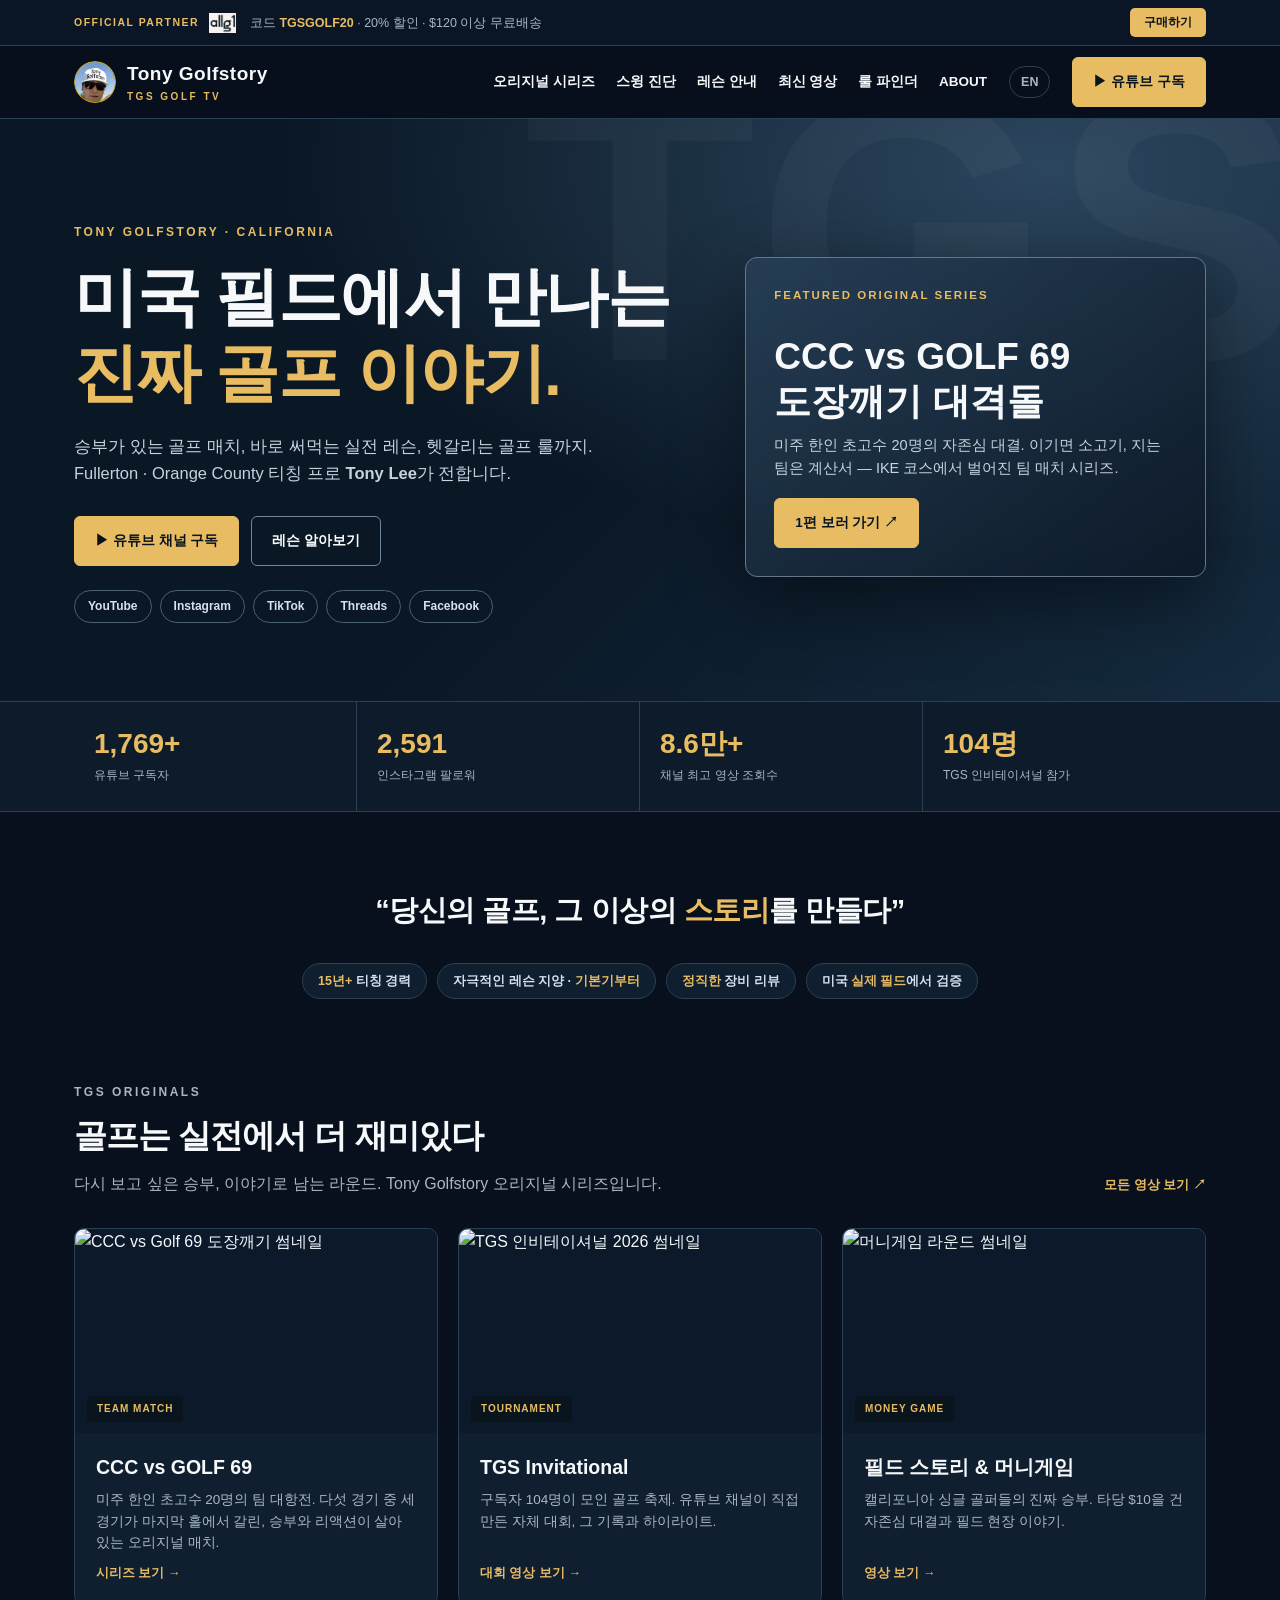
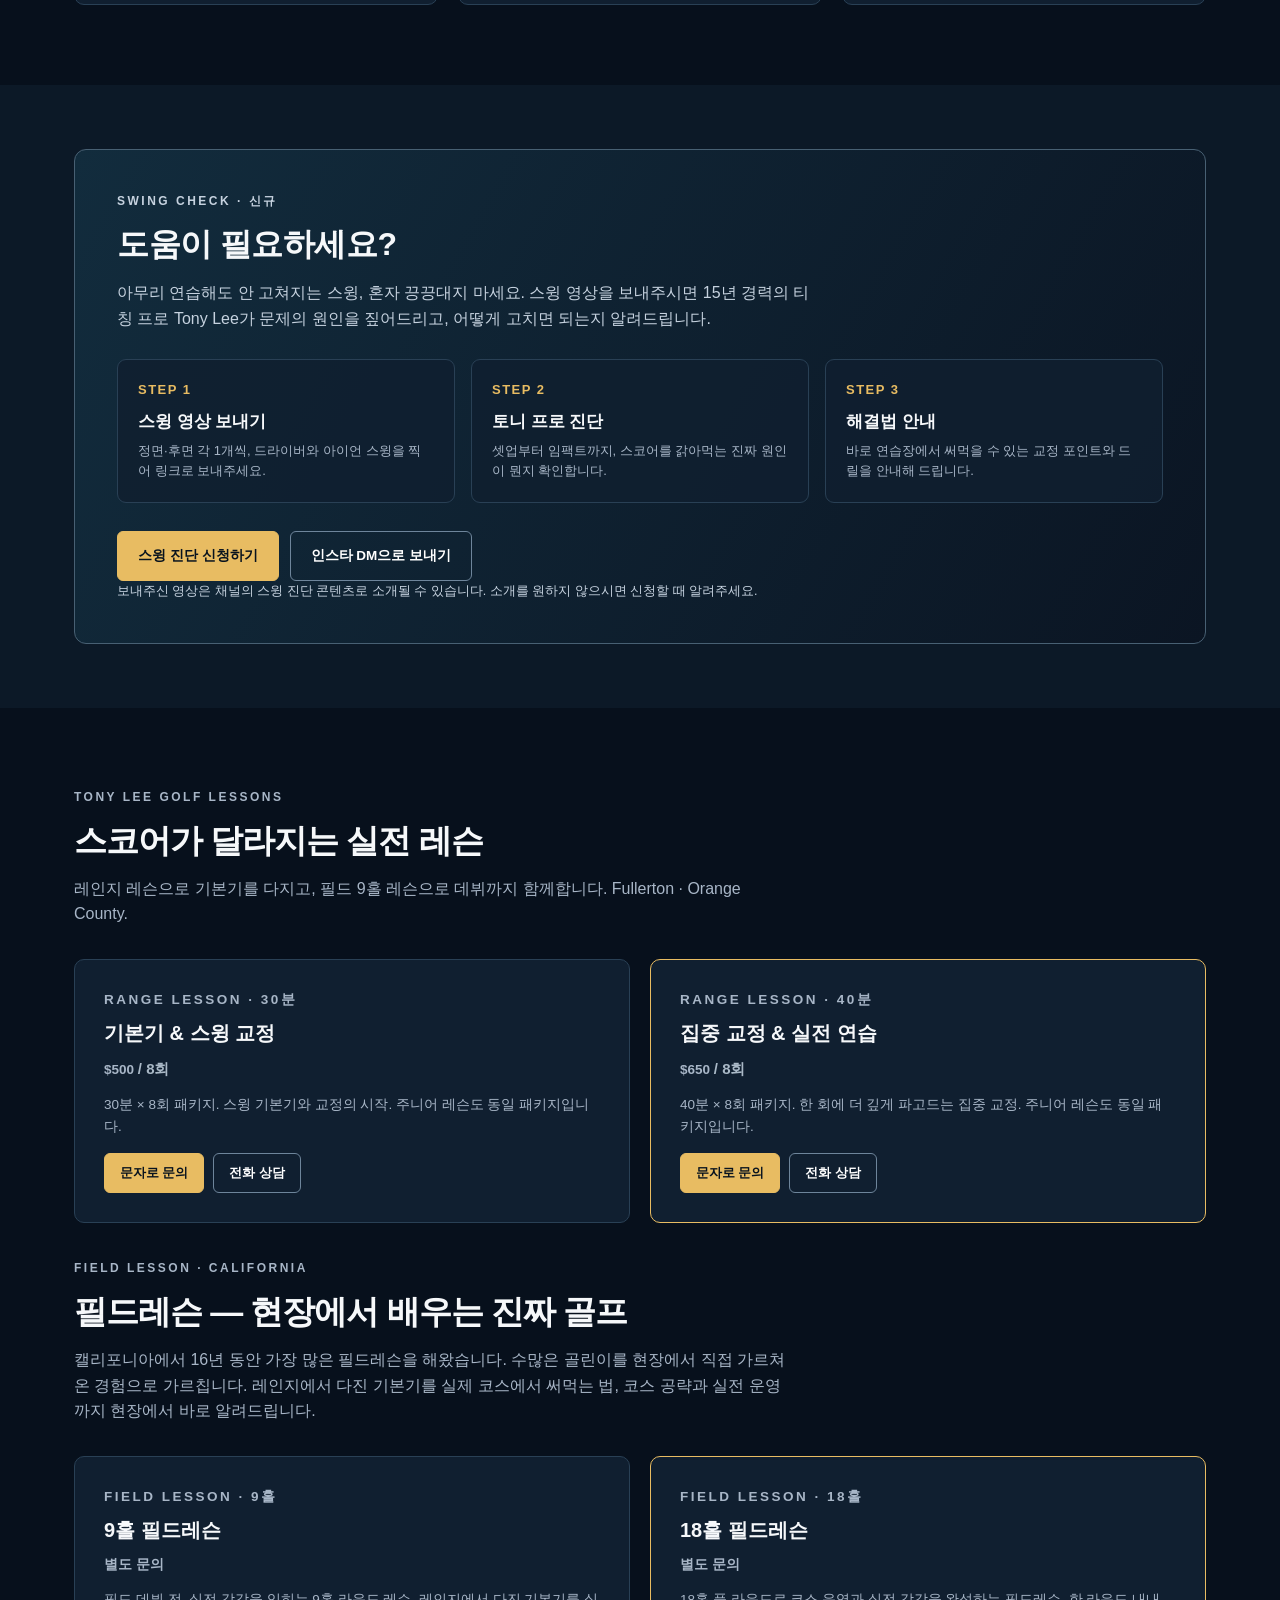
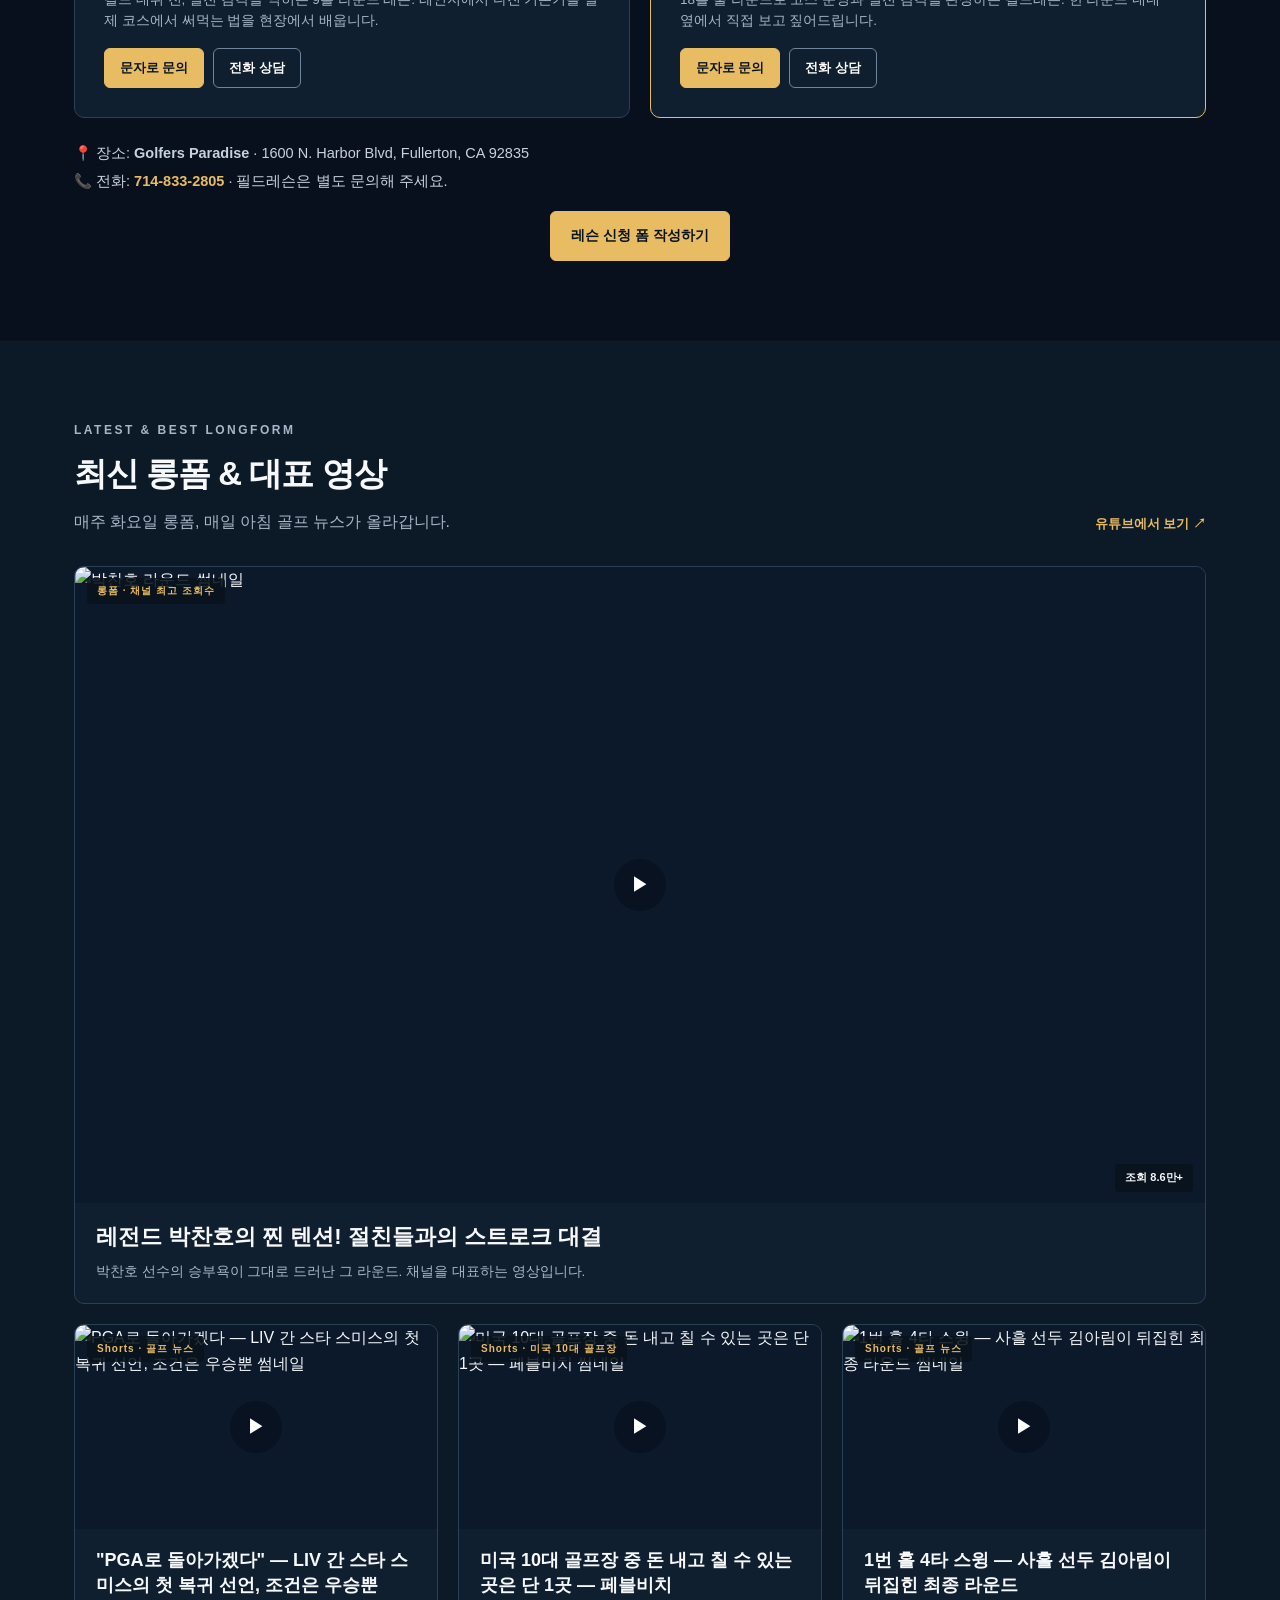
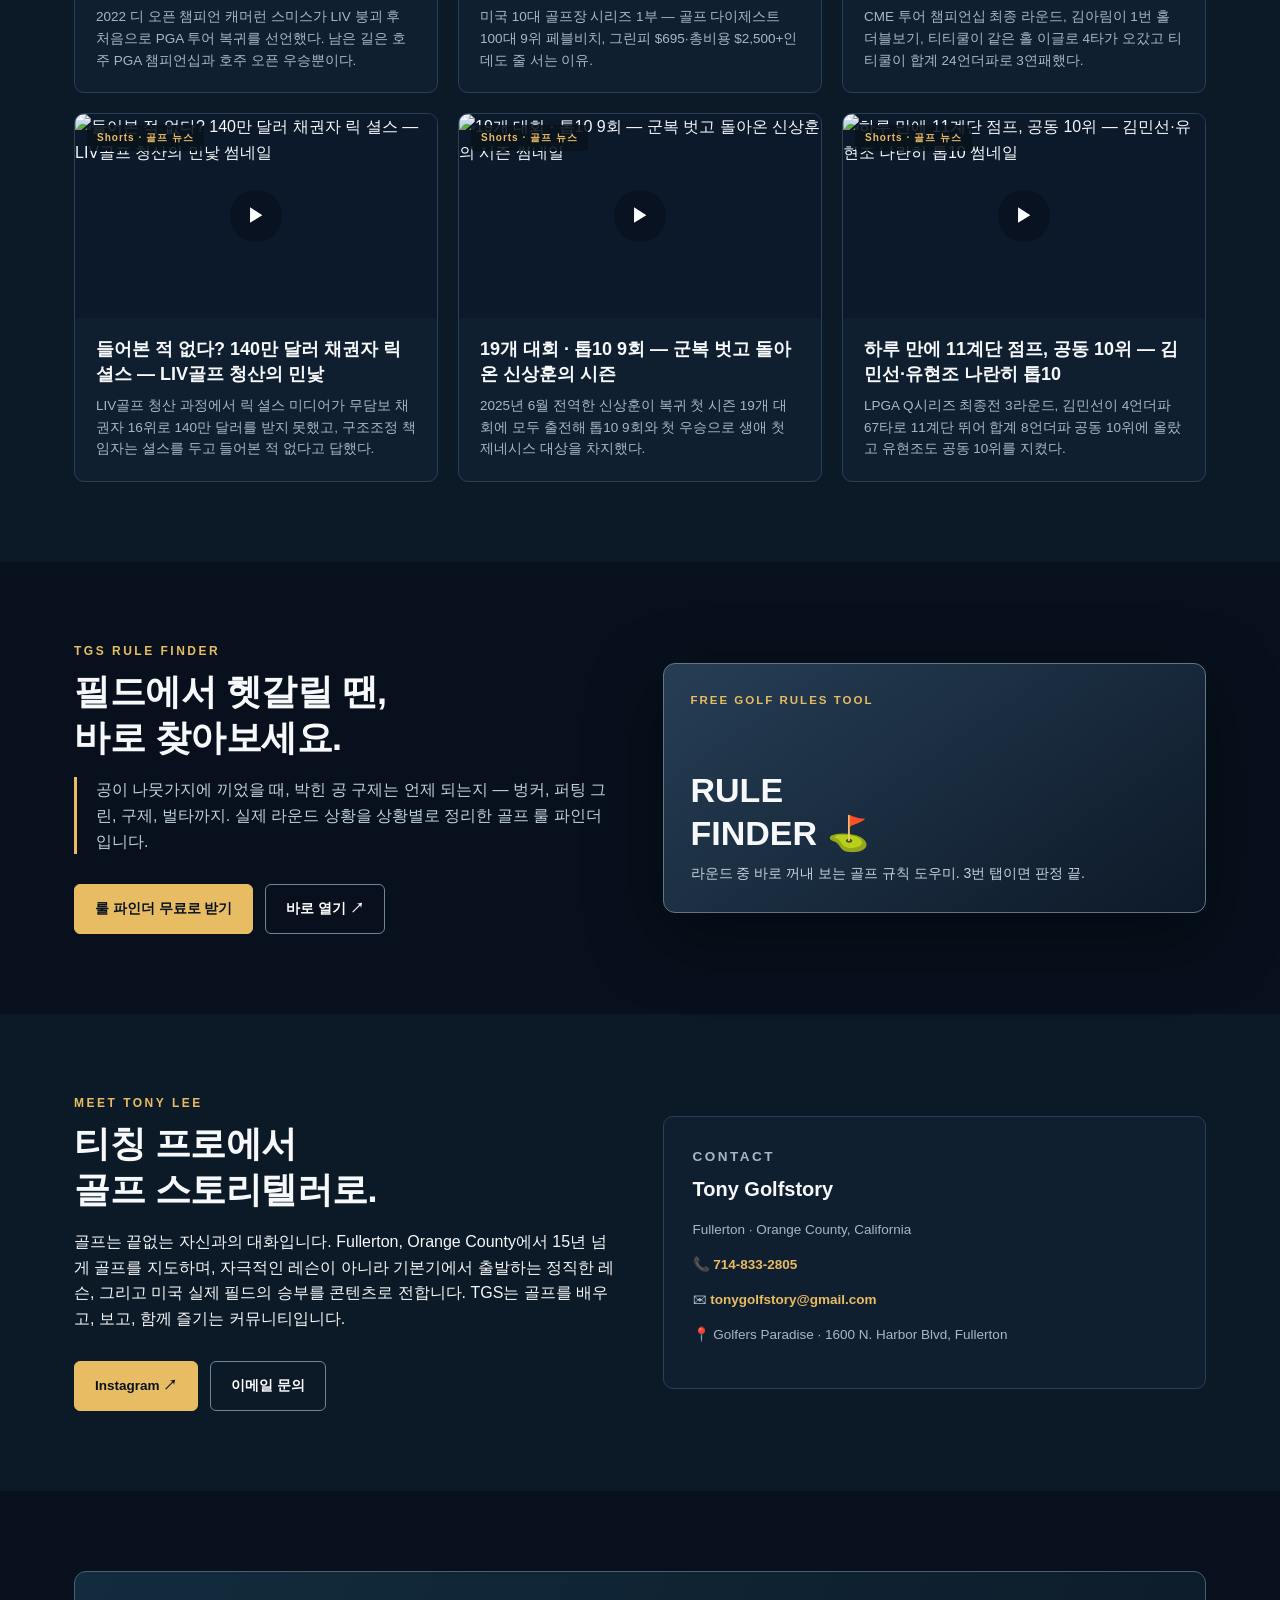
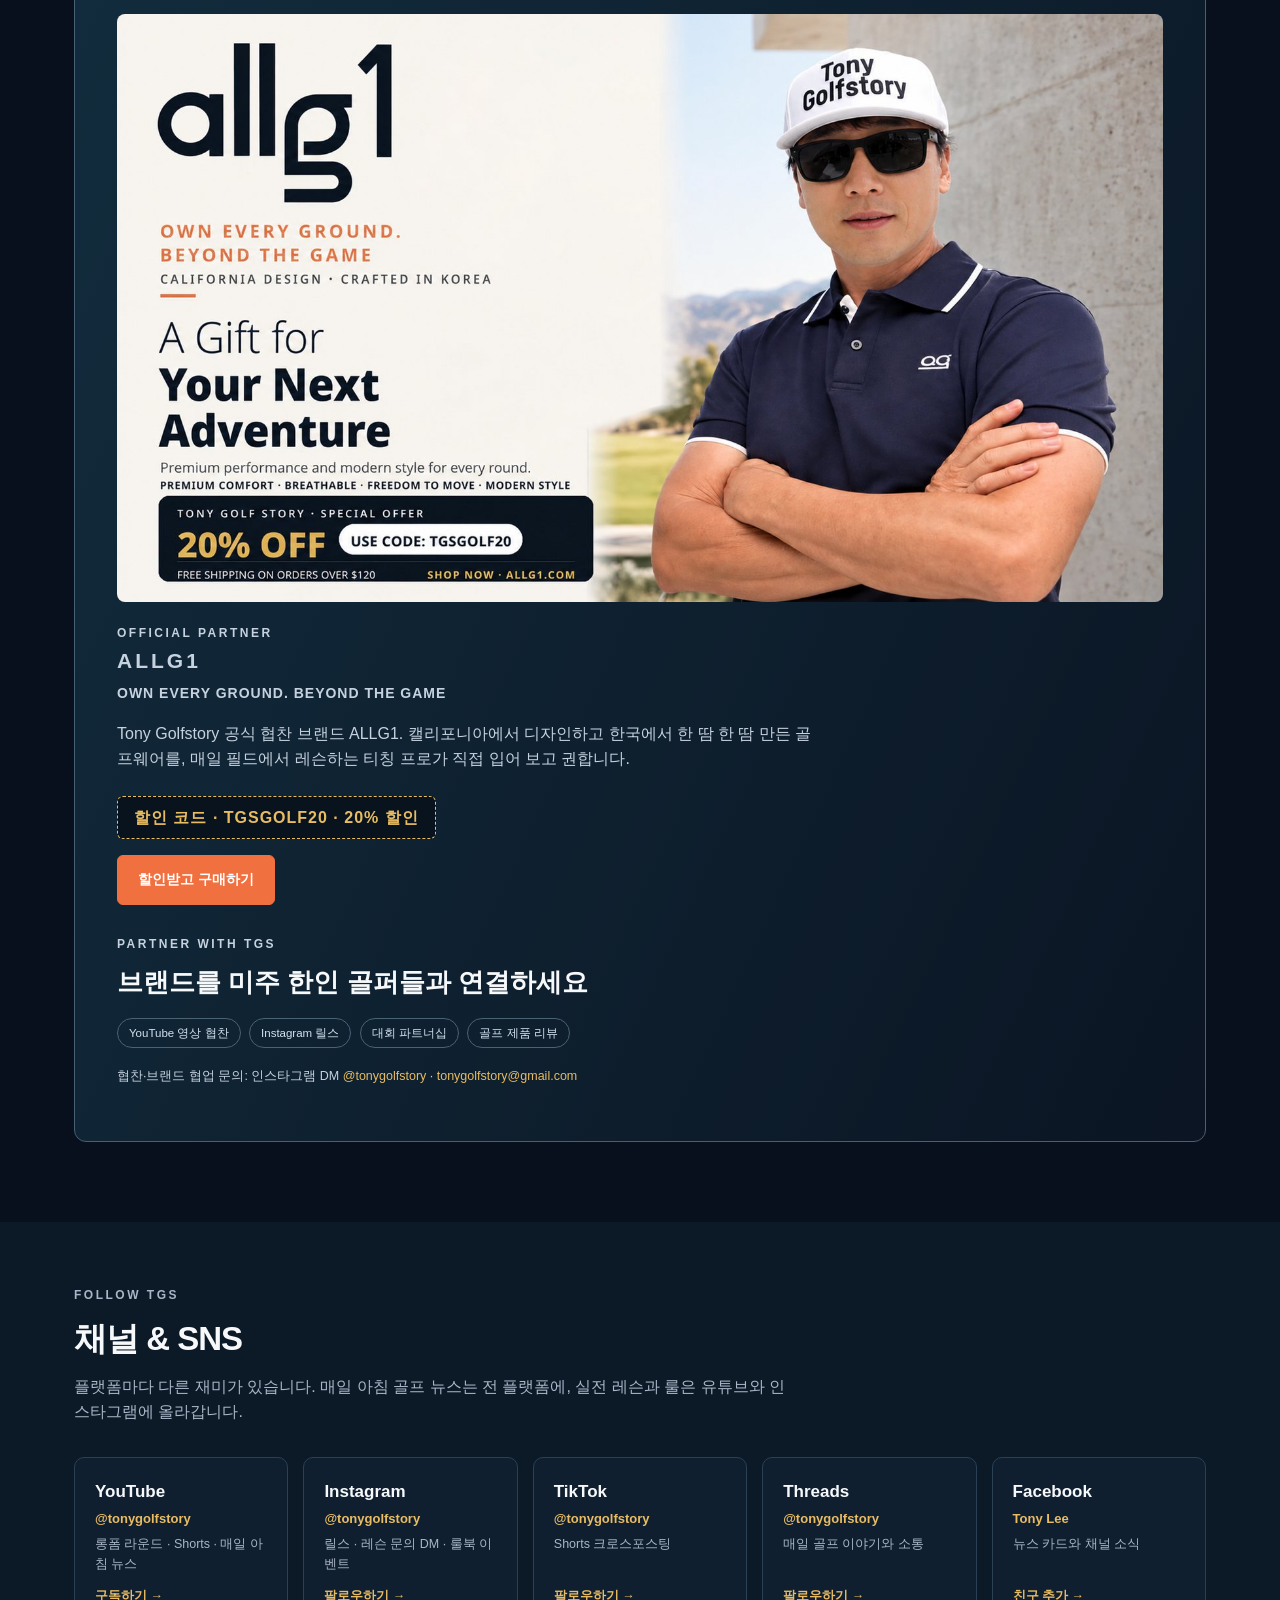
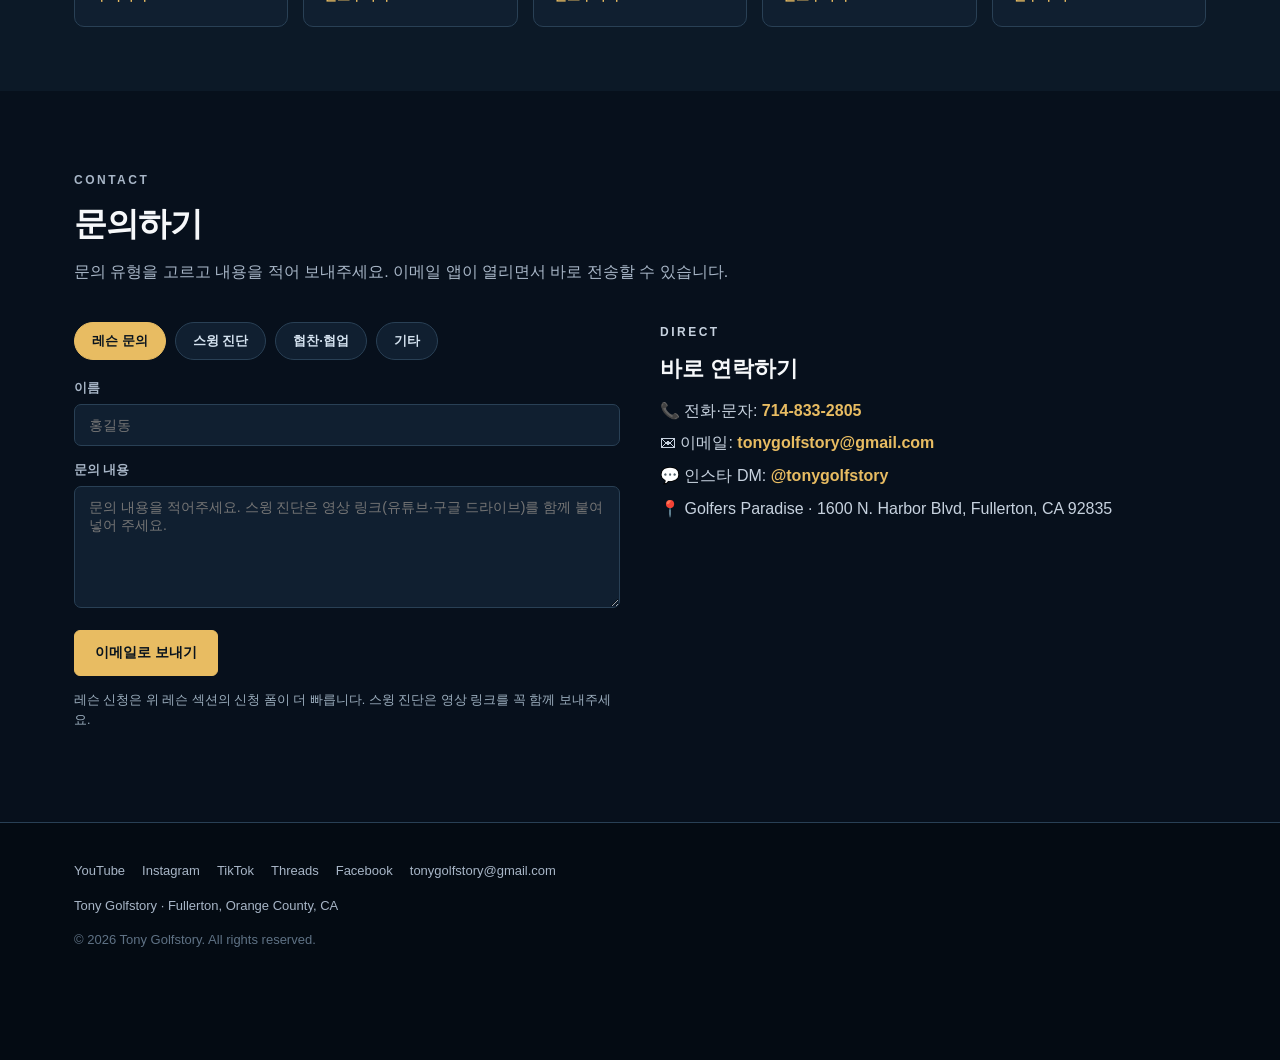
==== commit c53188f8: "Update latest videos (2026-11-25): Cameron Smith PGA return Shorts" ====
--- a/index.html
+++ b/index.html
@@ -82,8 +82,8 @@
   <!-- ================= 스탯 바 ================= -->
   <div class="statbar">
     <div class="wrap stats">
-      <div class="stat"><b>1,768+</b><span>유튜브 구독자</span></div>
-      <div class="stat"><b>2,587</b><span>인스타그램 팔로워</span></div>
+      <div class="stat"><b>1,769+</b><span>유튜브 구독자</span></div>
+      <div class="stat"><b>2,591</b><span>인스타그램 팔로워</span></div>
       <div class="stat"><b>8.6만+</b><span>채널 최고 영상 조회수</span></div>
       <div class="stat"><b>104명</b><span>TGS 인비테이셔널 참가</span></div>
     </div>
@@ -278,6 +278,17 @@
       </a>
 
       <div class="grid3">
+        <a class="video-card" href="https://www.youtube.com/shorts/u2iJcKKrWDQ" target="_blank" rel="noopener">
+          <div class="video-thumb">
+            <img src="https://i.ytimg.com/vi/u2iJcKKrWDQ/hqdefault.jpg" alt="PGA로 돌아가겠다 — LIV 간 스타 스미스의 첫 복귀 선언, 조건은 우승뿐 썸네일" loading="lazy">
+            <span class="video-badge">Shorts · 골프 뉴스</span>
+            <span class="video-play">▶</span>
+          </div>
+          <div class="video-body">
+            <h3>"PGA로 돌아가겠다" — LIV 간 스타 스미스의 첫 복귀 선언, 조건은 우승뿐</h3>
+            <p>2022 디 오픈 챔피언 캐머런 스미스가 LIV 붕괴 후 처음으로 PGA 투어 복귀를 선언했다. 남은 길은 호주 PGA 챔피언십과 호주 오픈 우승뿐이다.</p>
+          </div>
+        </a>
         <a class="video-card" href="https://www.youtube.com/shorts/zHLLuZQZhkY" target="_blank" rel="noopener">
           <div class="video-thumb">
             <img src="https://i.ytimg.com/vi/zHLLuZQZhkY/hqdefault.jpg" alt="미국 10대 골프장 중 돈 내고 칠 수 있는 곳은 단 1곳 — 페블비치 썸네일" loading="lazy">
@@ -331,17 +342,6 @@
           <div class="video-body">
             <h3>하루 만에 11계단 점프, 공동 10위 — 김민선·유현조 나란히 톱10</h3>
             <p>LPGA Q시리즈 최종전 3라운드, 김민선이 4언더파 67타로 11계단 뛰어 합계 8언더파 공동 10위에 올랐고 유현조도 공동 10위를 지켰다.</p>
-          </div>
-        </a>
-        <a class="video-card" href="https://www.youtube.com/shorts/h845mHhzSgo" target="_blank" rel="noopener">
-          <div class="video-thumb">
-            <img src="https://i.ytimg.com/vi/h845mHhzSgo/hqdefault.jpg" alt="사흘 연속 선두 김아림, 400만 달러와 통산 4승이 걸린 최종 라운드 썸네일" loading="lazy">
-            <span class="video-badge">Shorts · 골프 뉴스</span>
-            <span class="video-play">▶</span>
-          </div>
-          <div class="video-body">
-            <h3>사흘 연속 선두 김아림, 400만 달러와 통산 4승이 걸린 최종 라운드</h3>
-            <p>시즌 최종전 CME 투어 챔피언십 셋째 날, 김아림이 3언더파 69타로 합계 18언더파, 사흘 연속 단독 선두를 지켰다.</p>
           </div>
         </a>
 
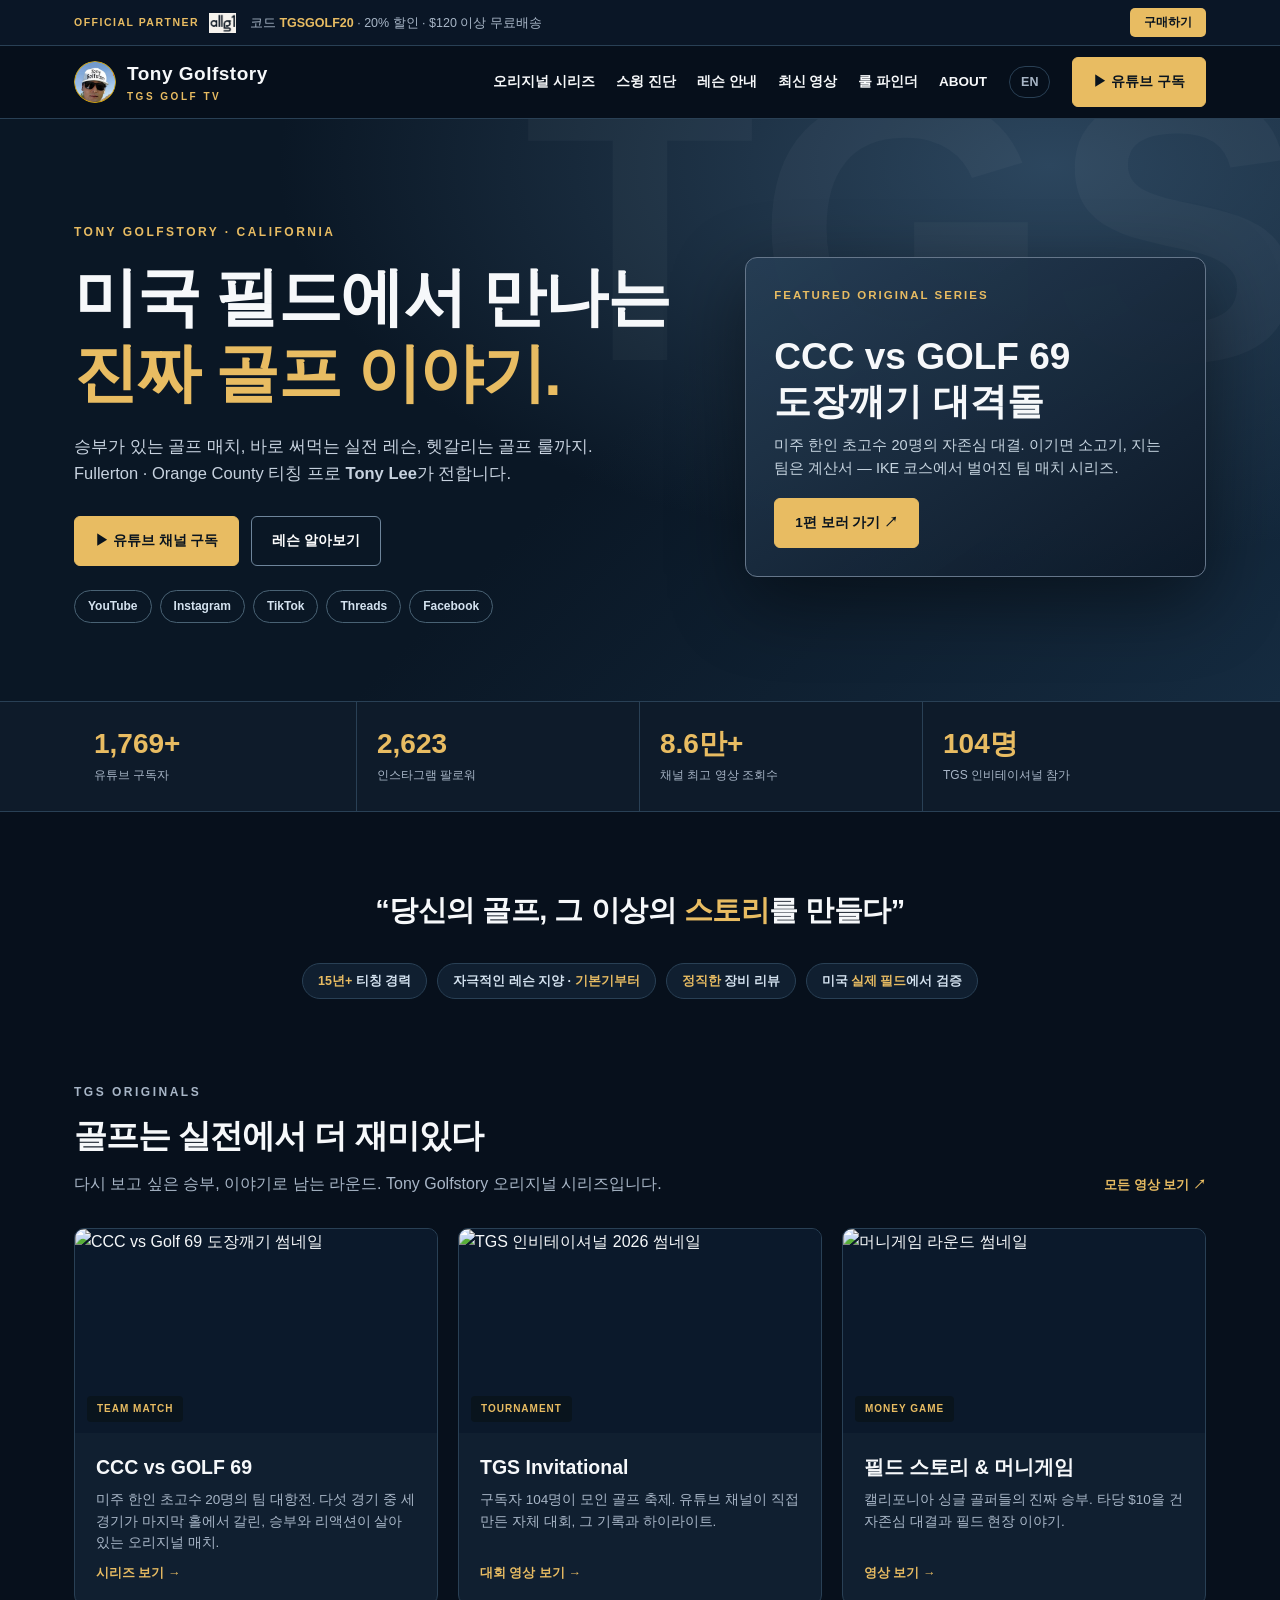
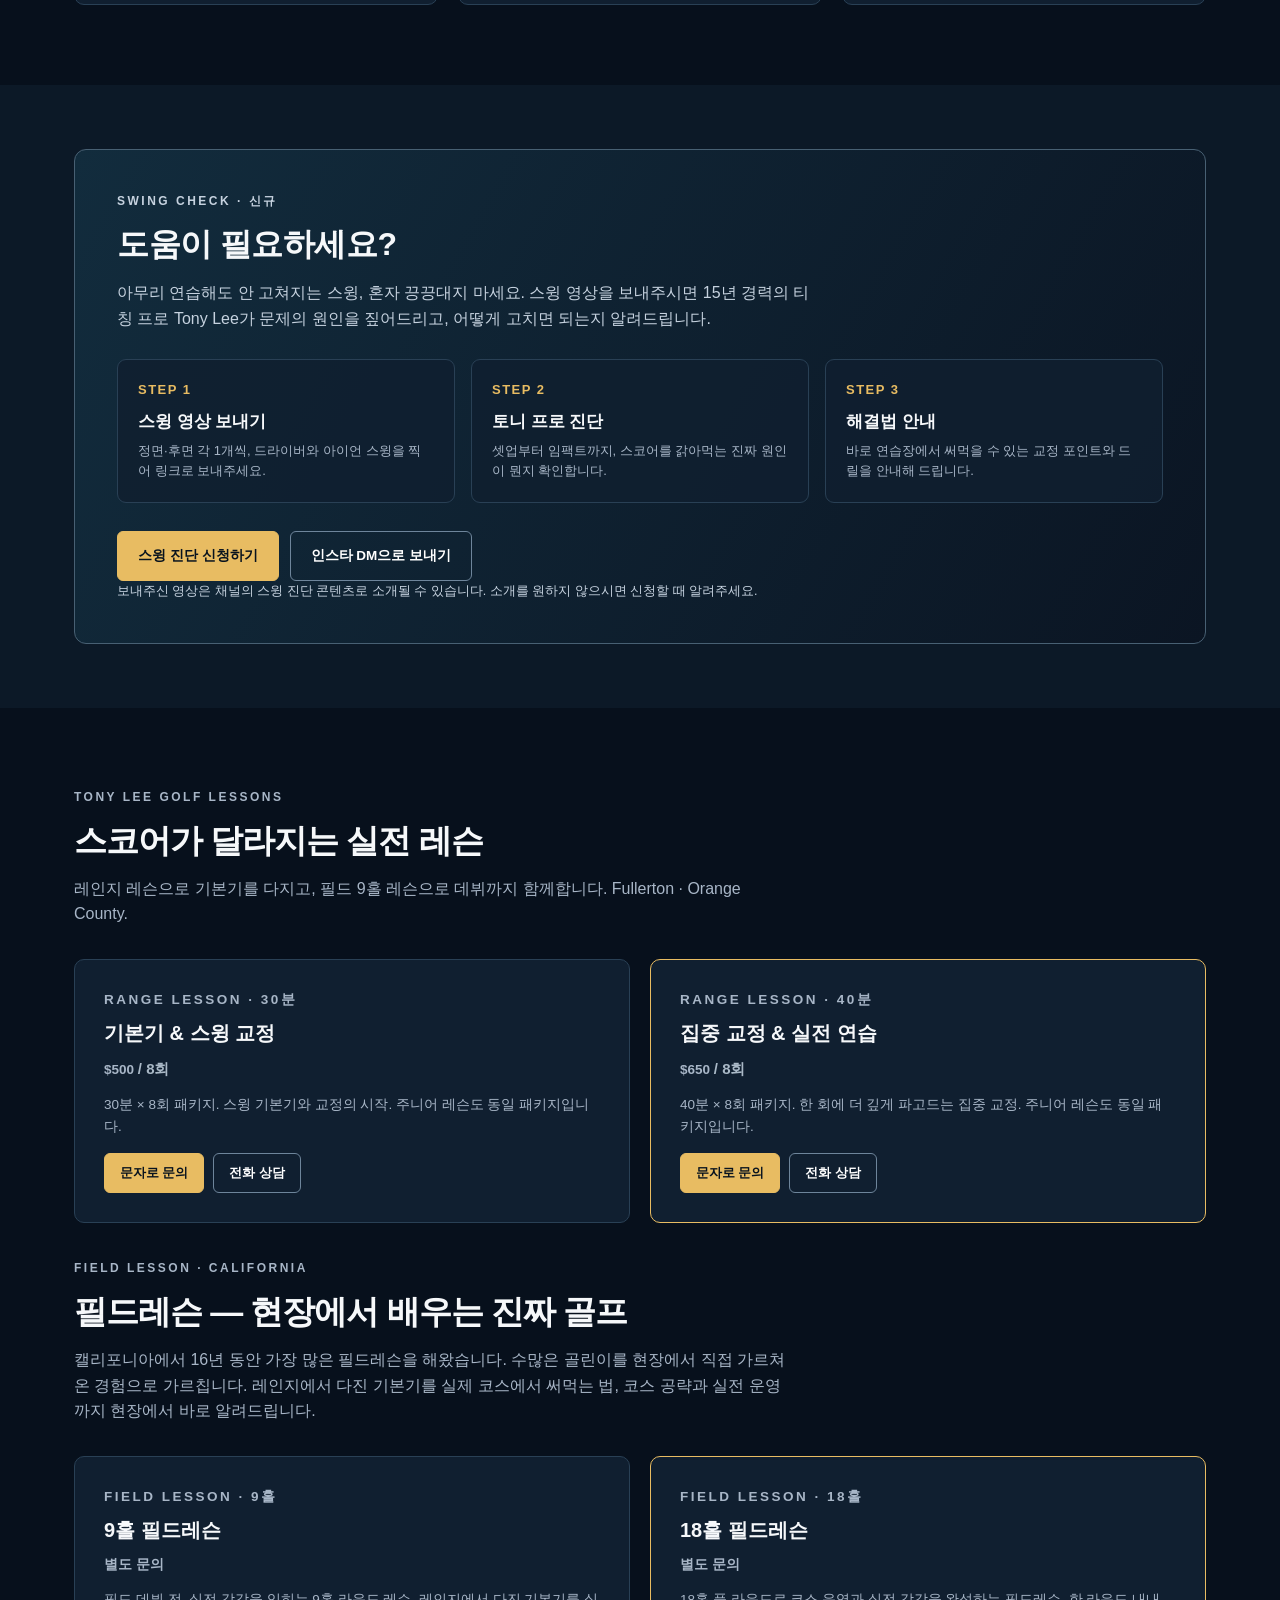
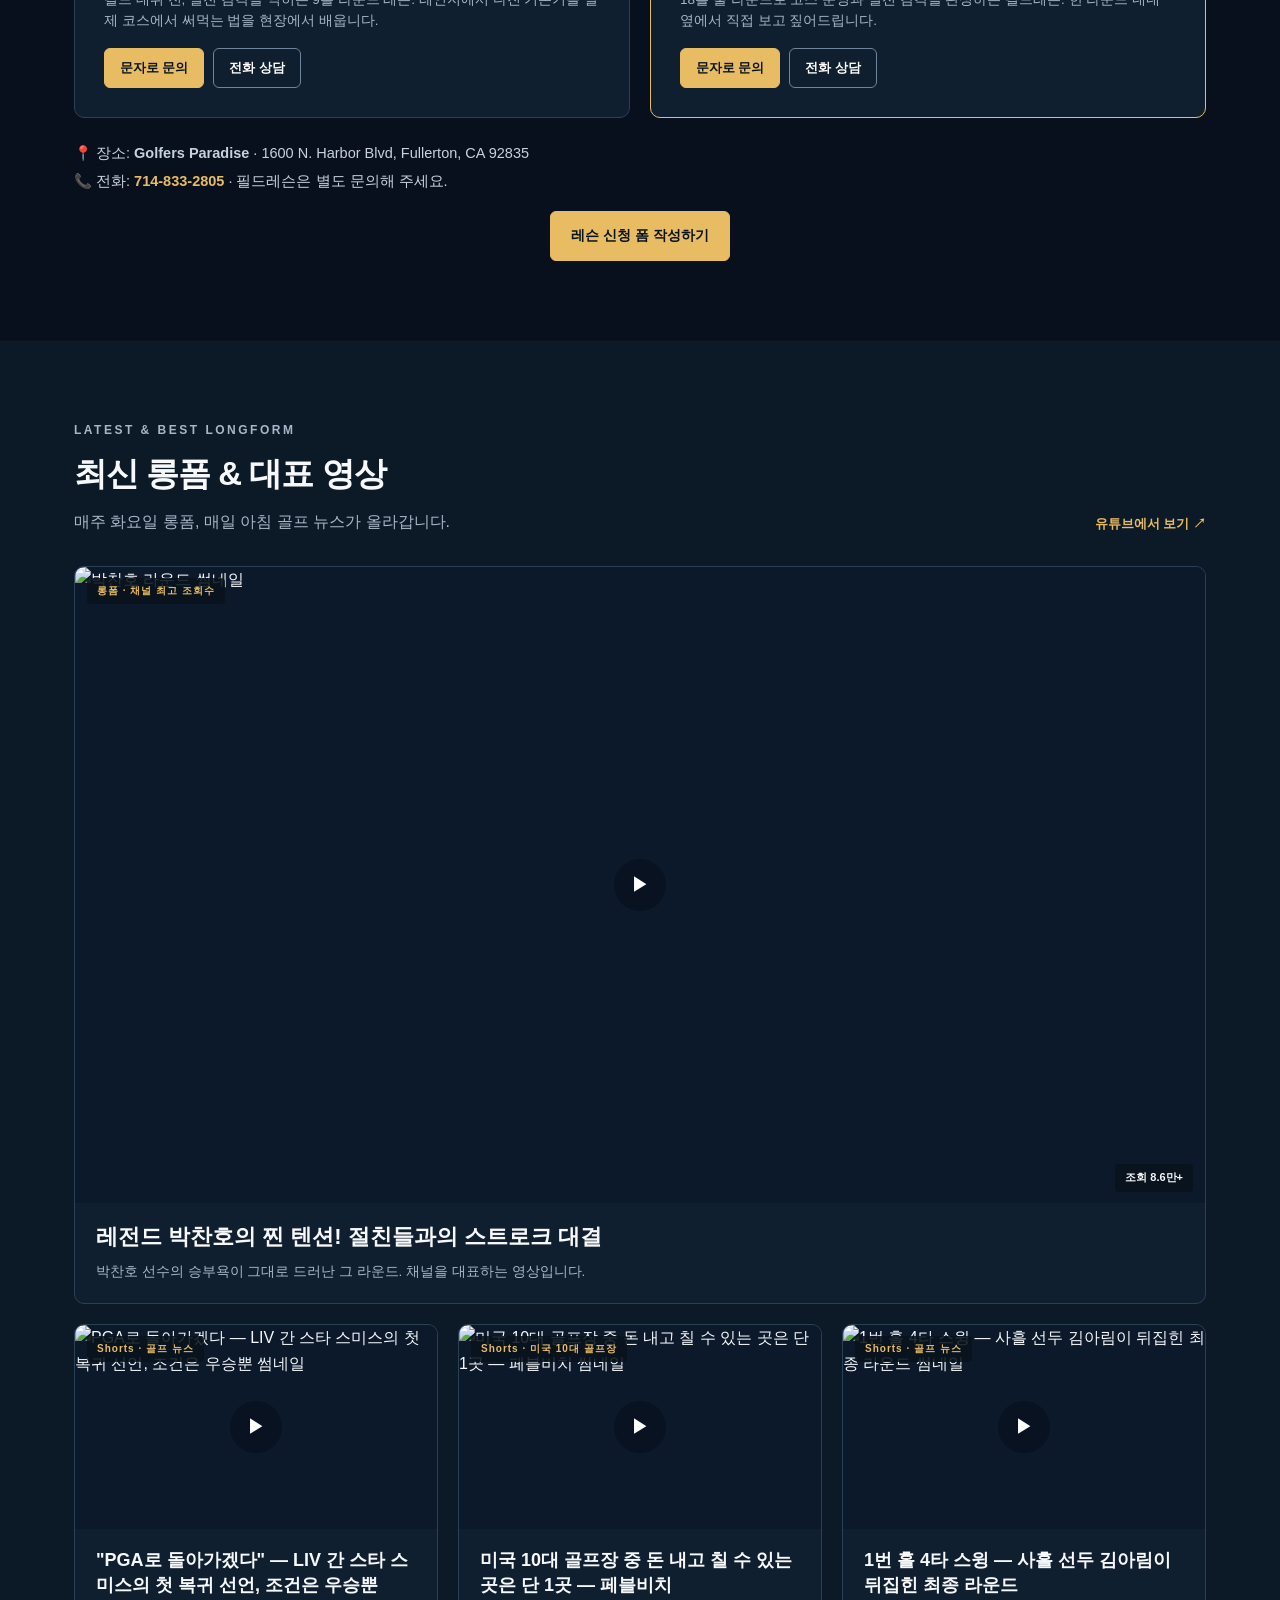
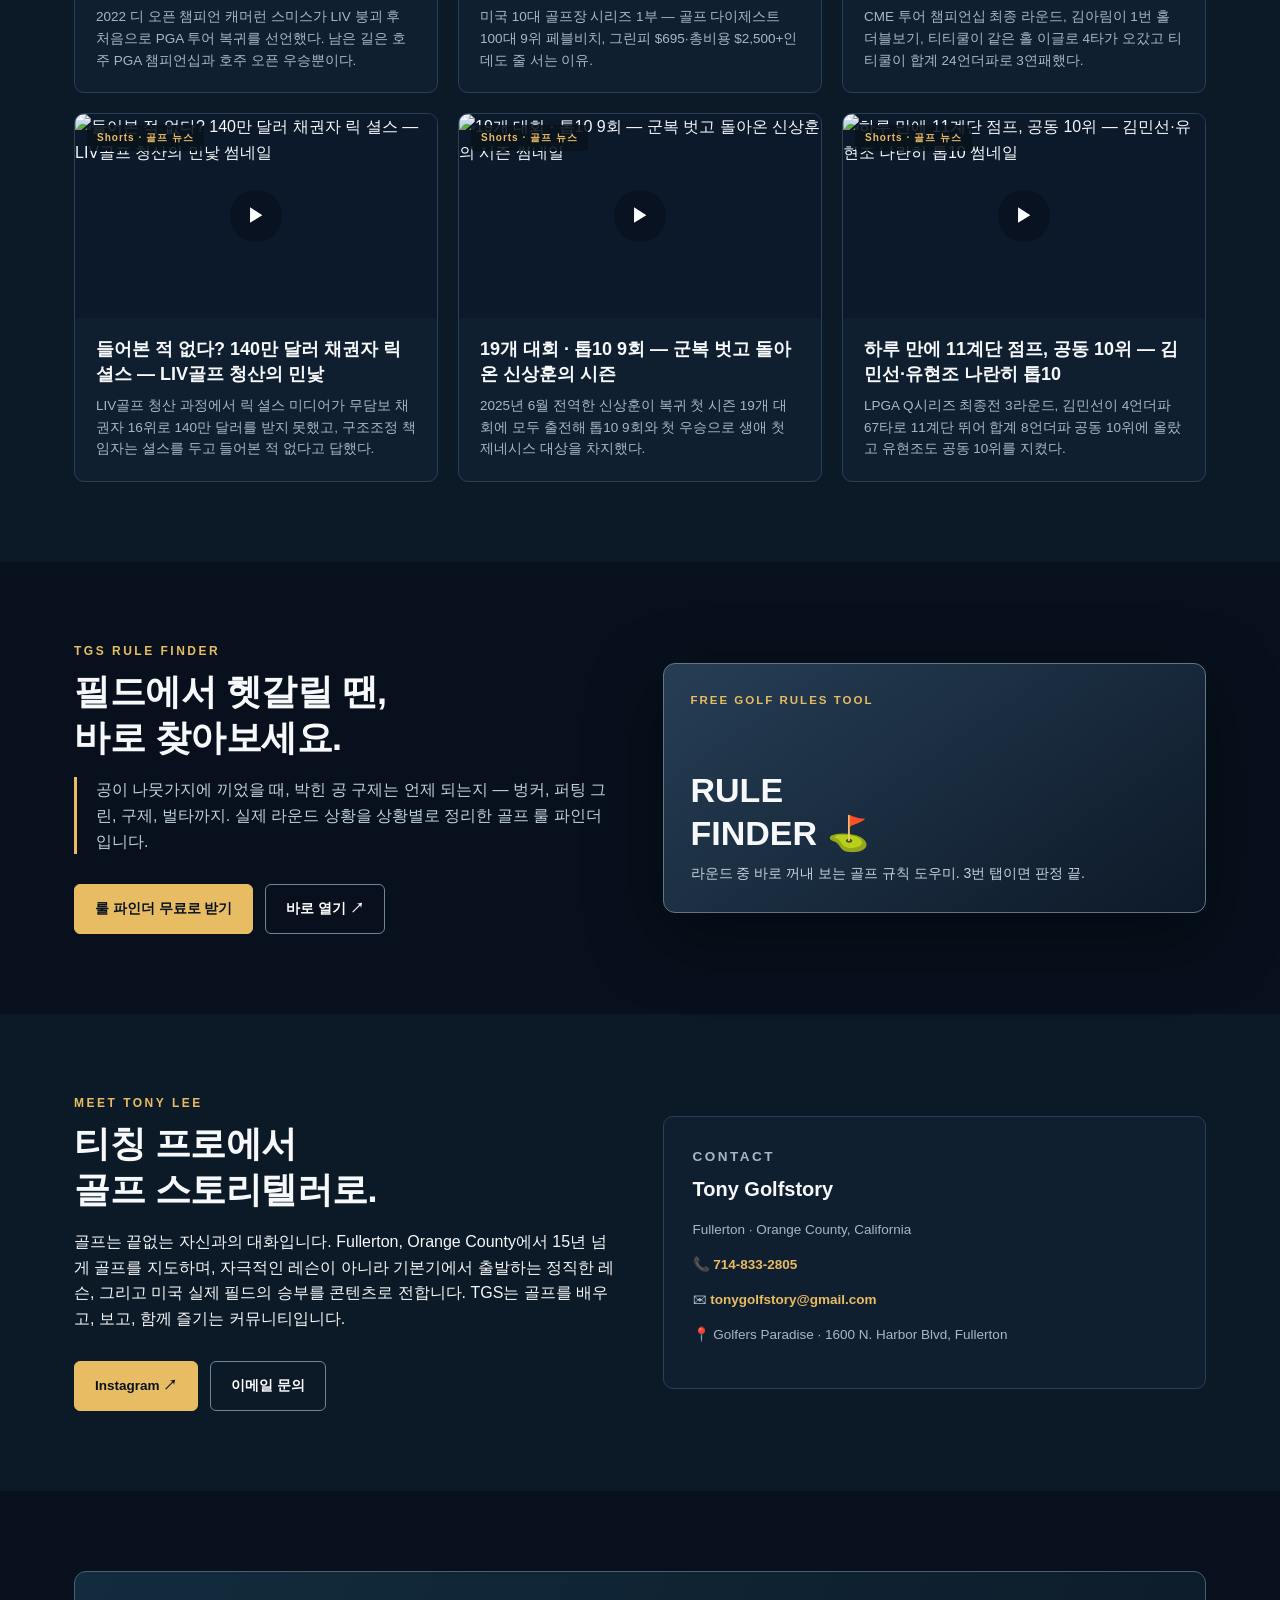
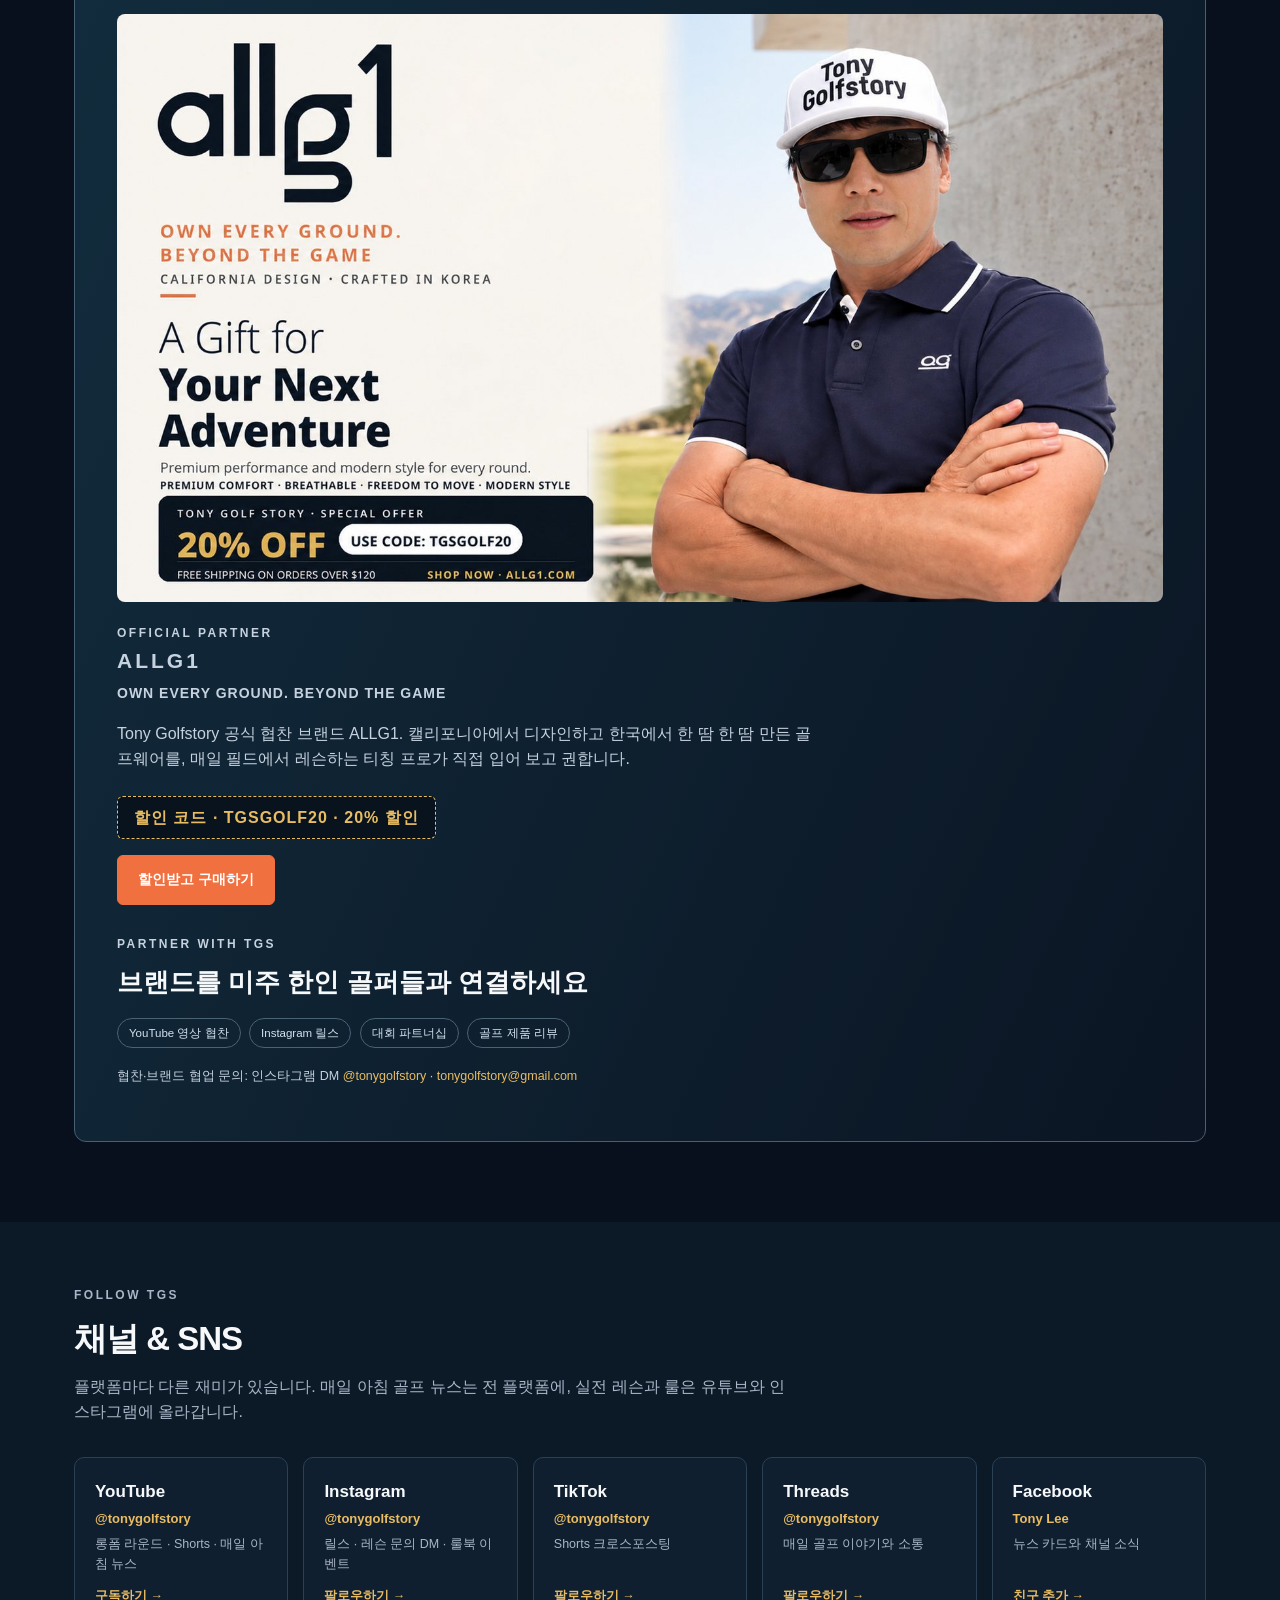
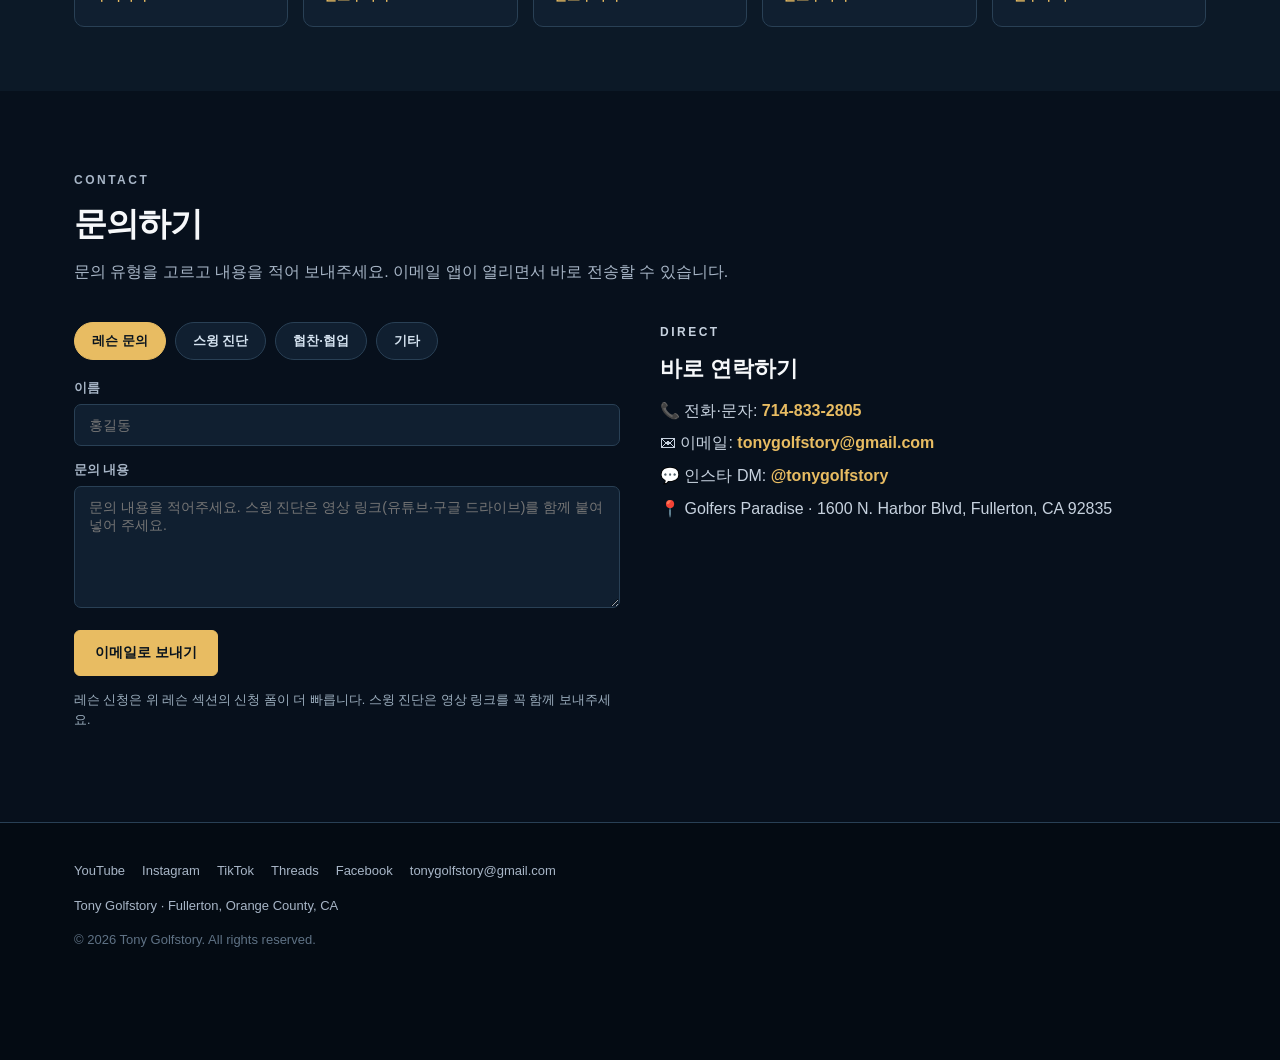
==== commit 129bf388: "Update stats (2026-11-25): Instagram followers 2,623" ====
--- a/index.html
+++ b/index.html
@@ -83,7 +83,7 @@
   <div class="statbar">
     <div class="wrap stats">
       <div class="stat"><b>1,769+</b><span>유튜브 구독자</span></div>
-      <div class="stat"><b>2,591</b><span>인스타그램 팔로워</span></div>
+      <div class="stat"><b>2,623</b><span>인스타그램 팔로워</span></div>
       <div class="stat"><b>8.6만+</b><span>채널 최고 영상 조회수</span></div>
       <div class="stat"><b>104명</b><span>TGS 인비테이셔널 참가</span></div>
     </div>
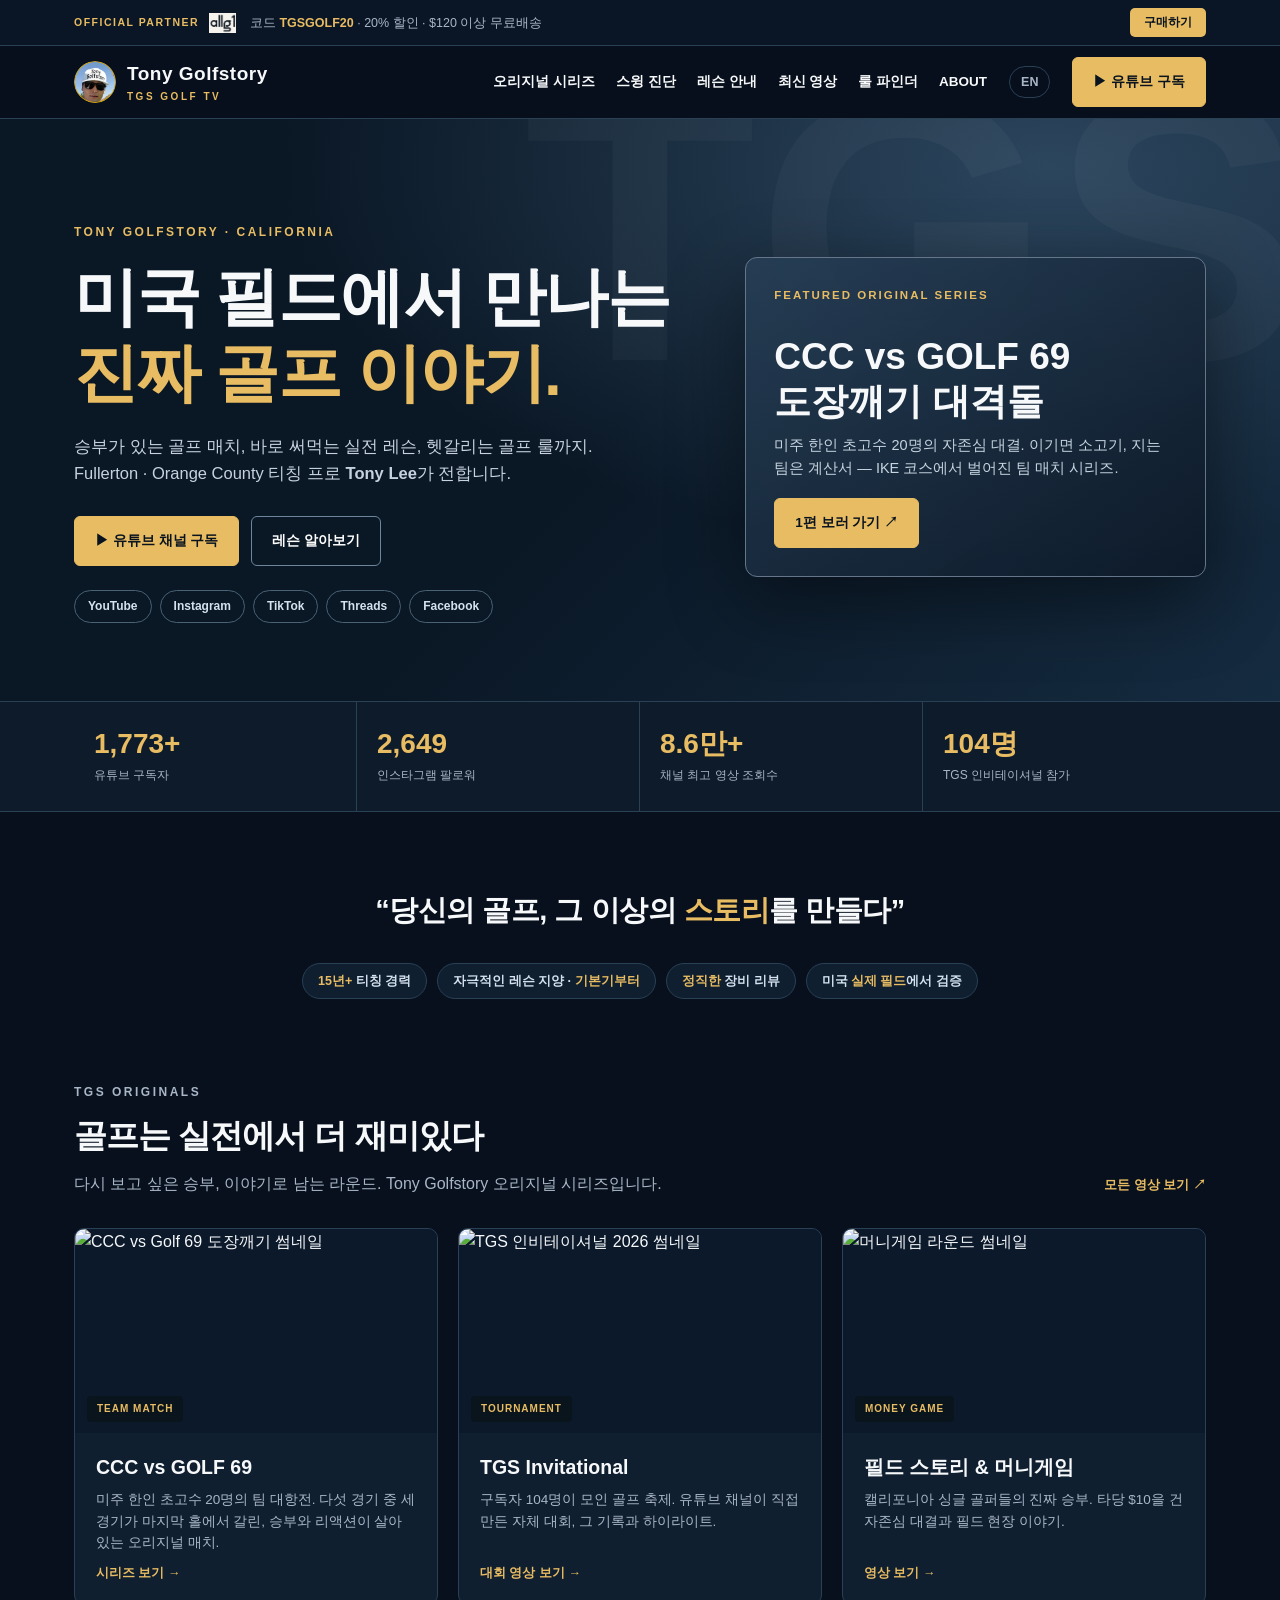
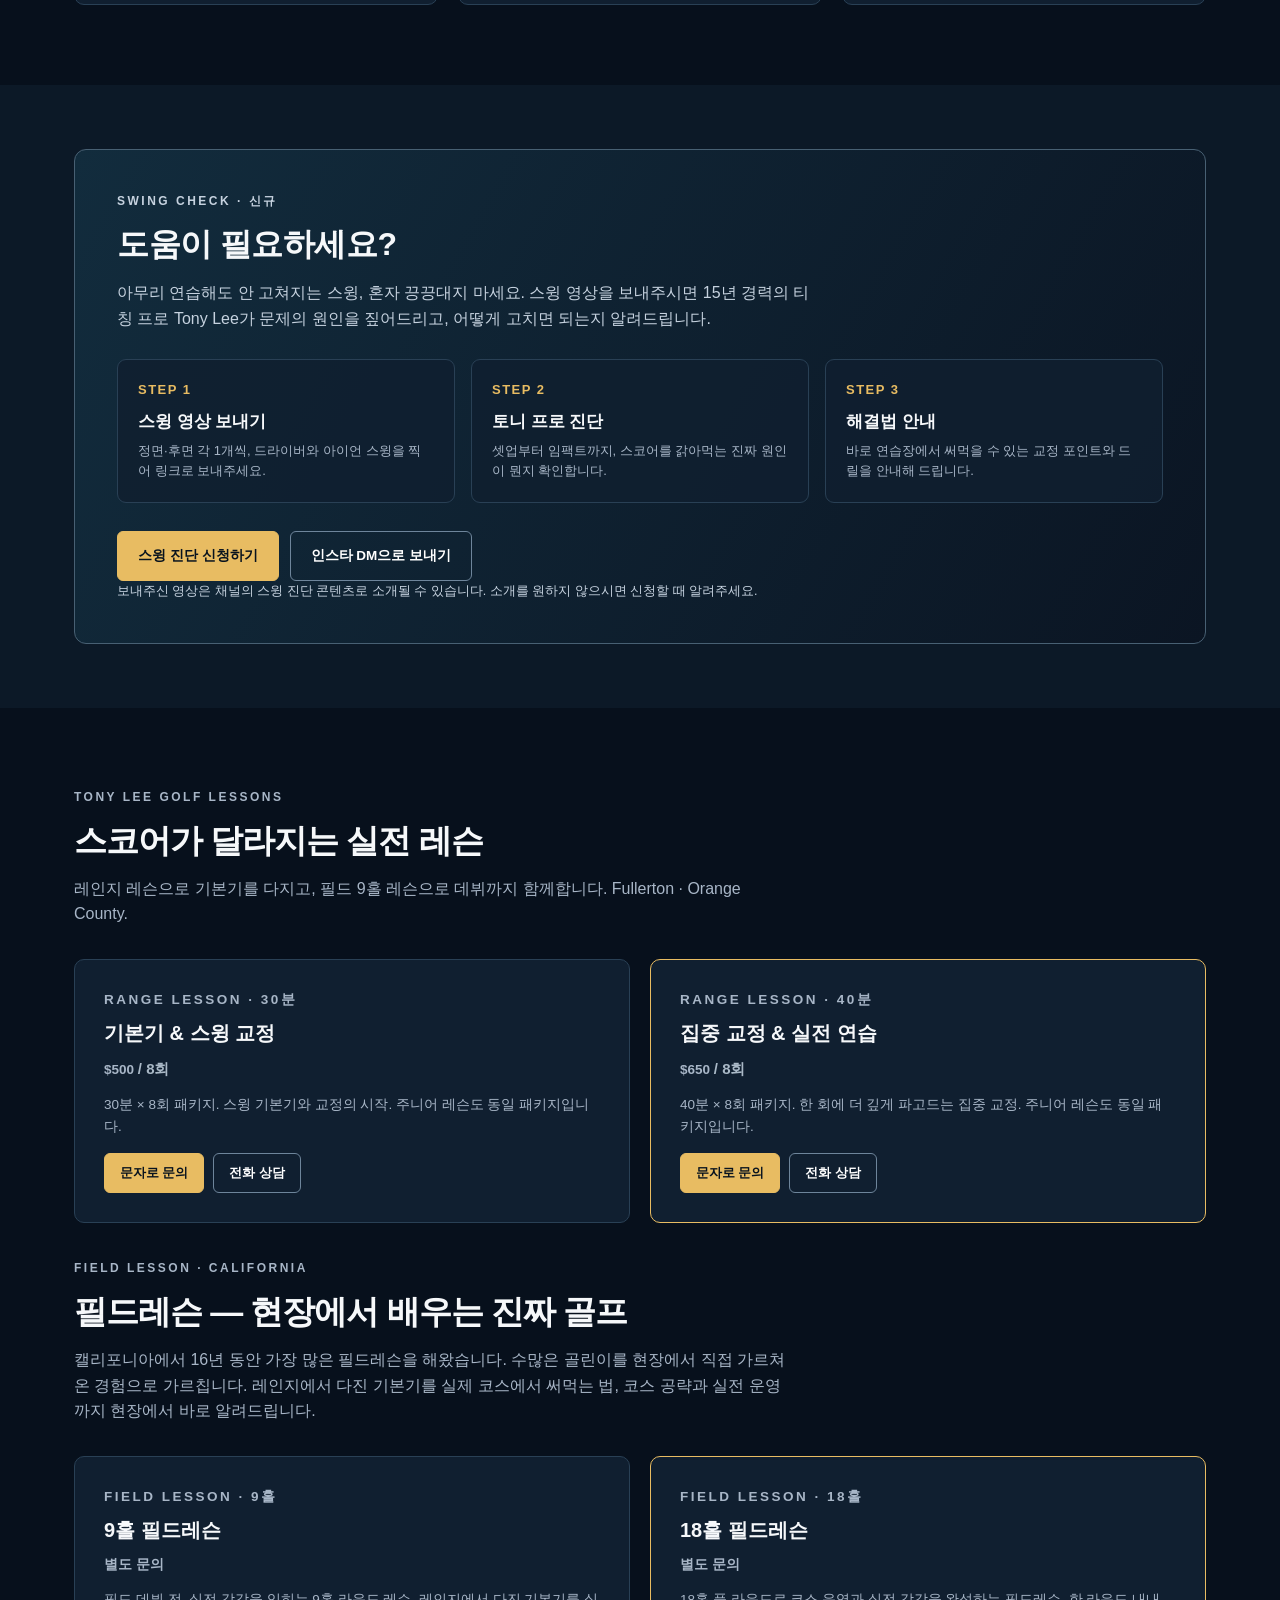
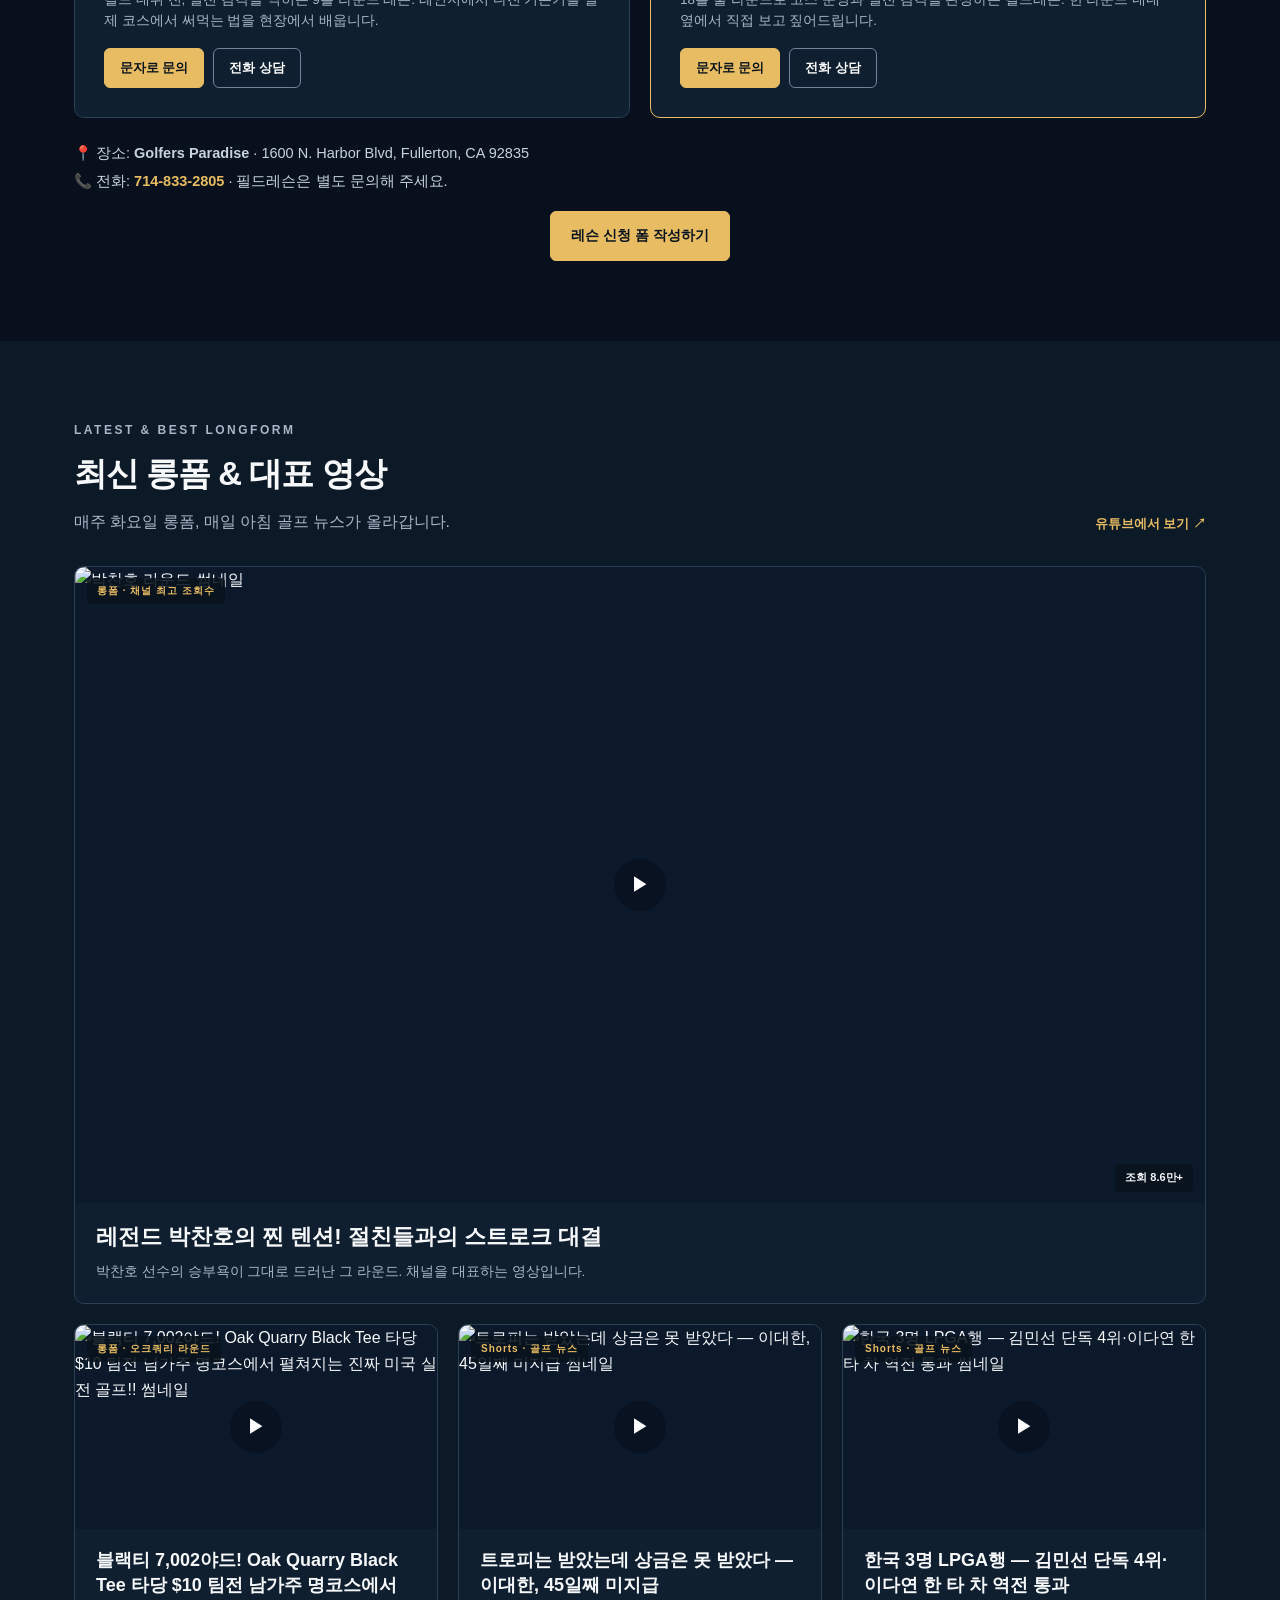
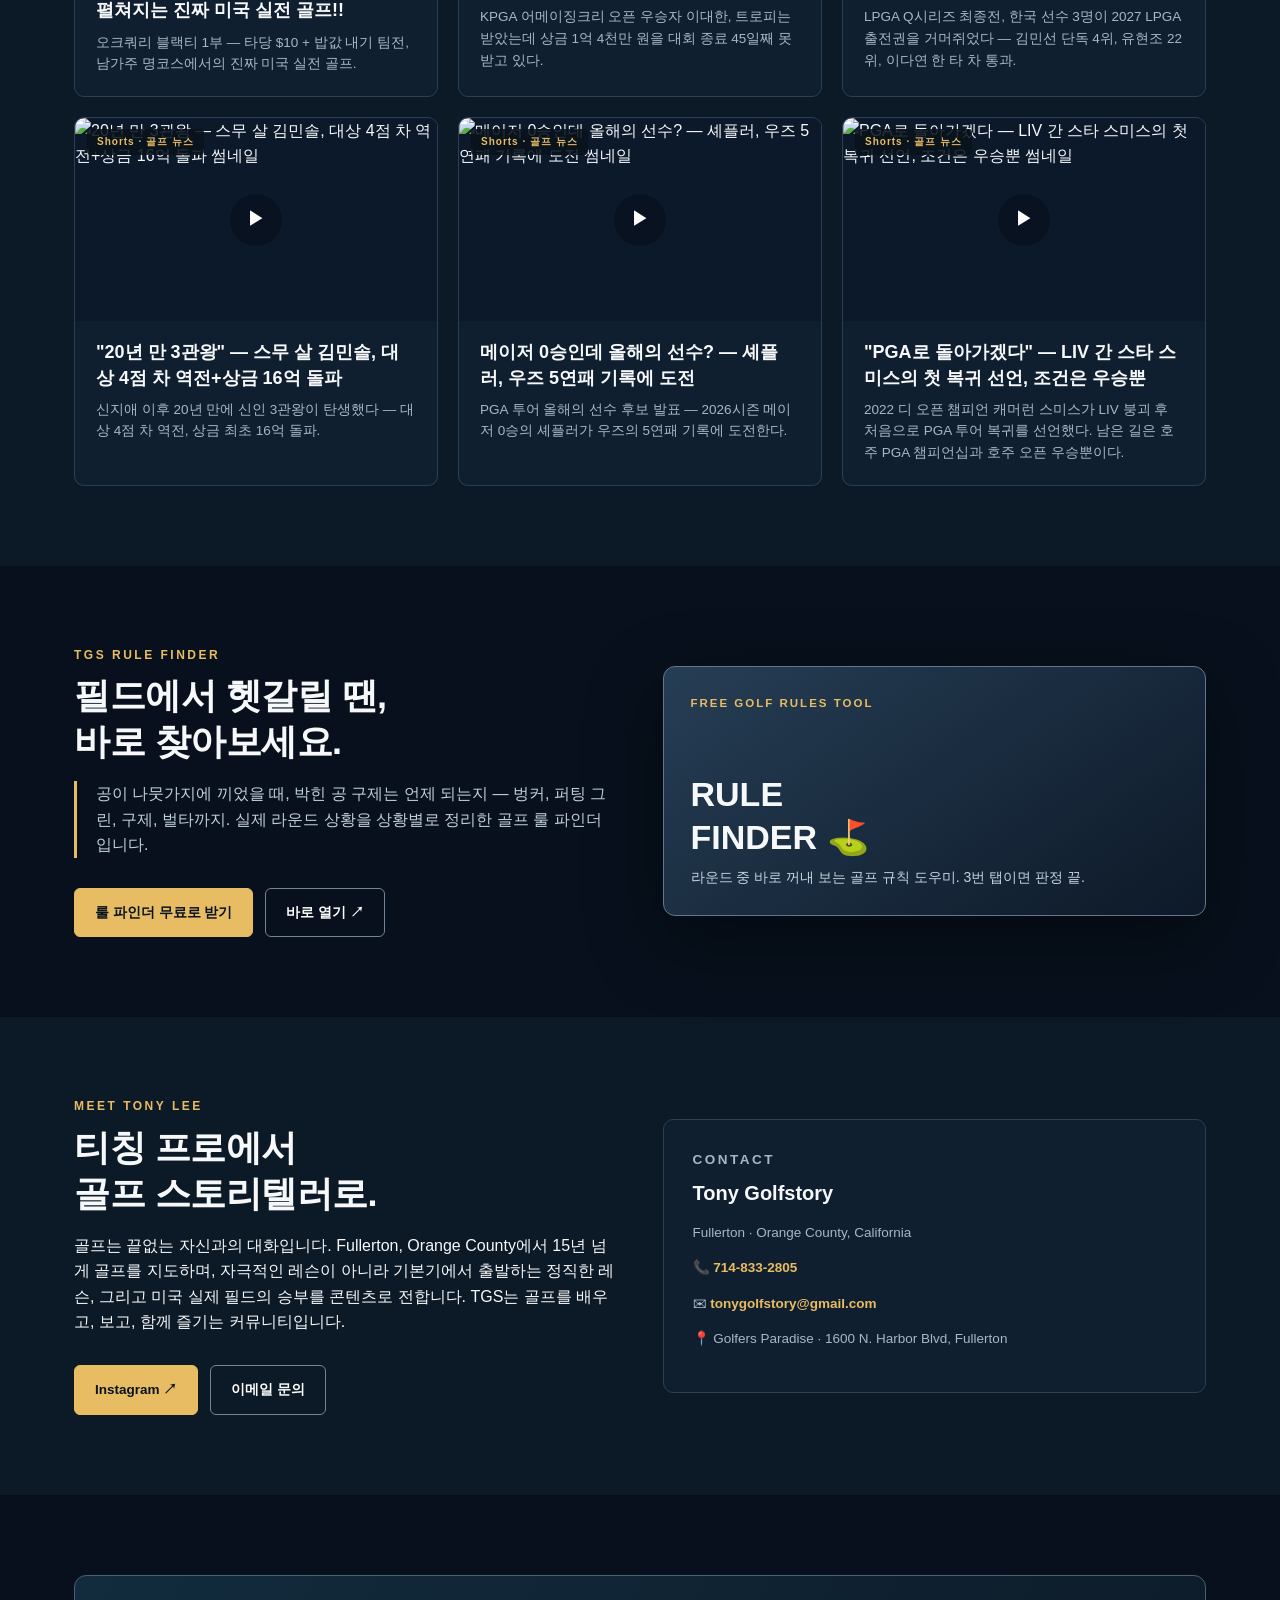
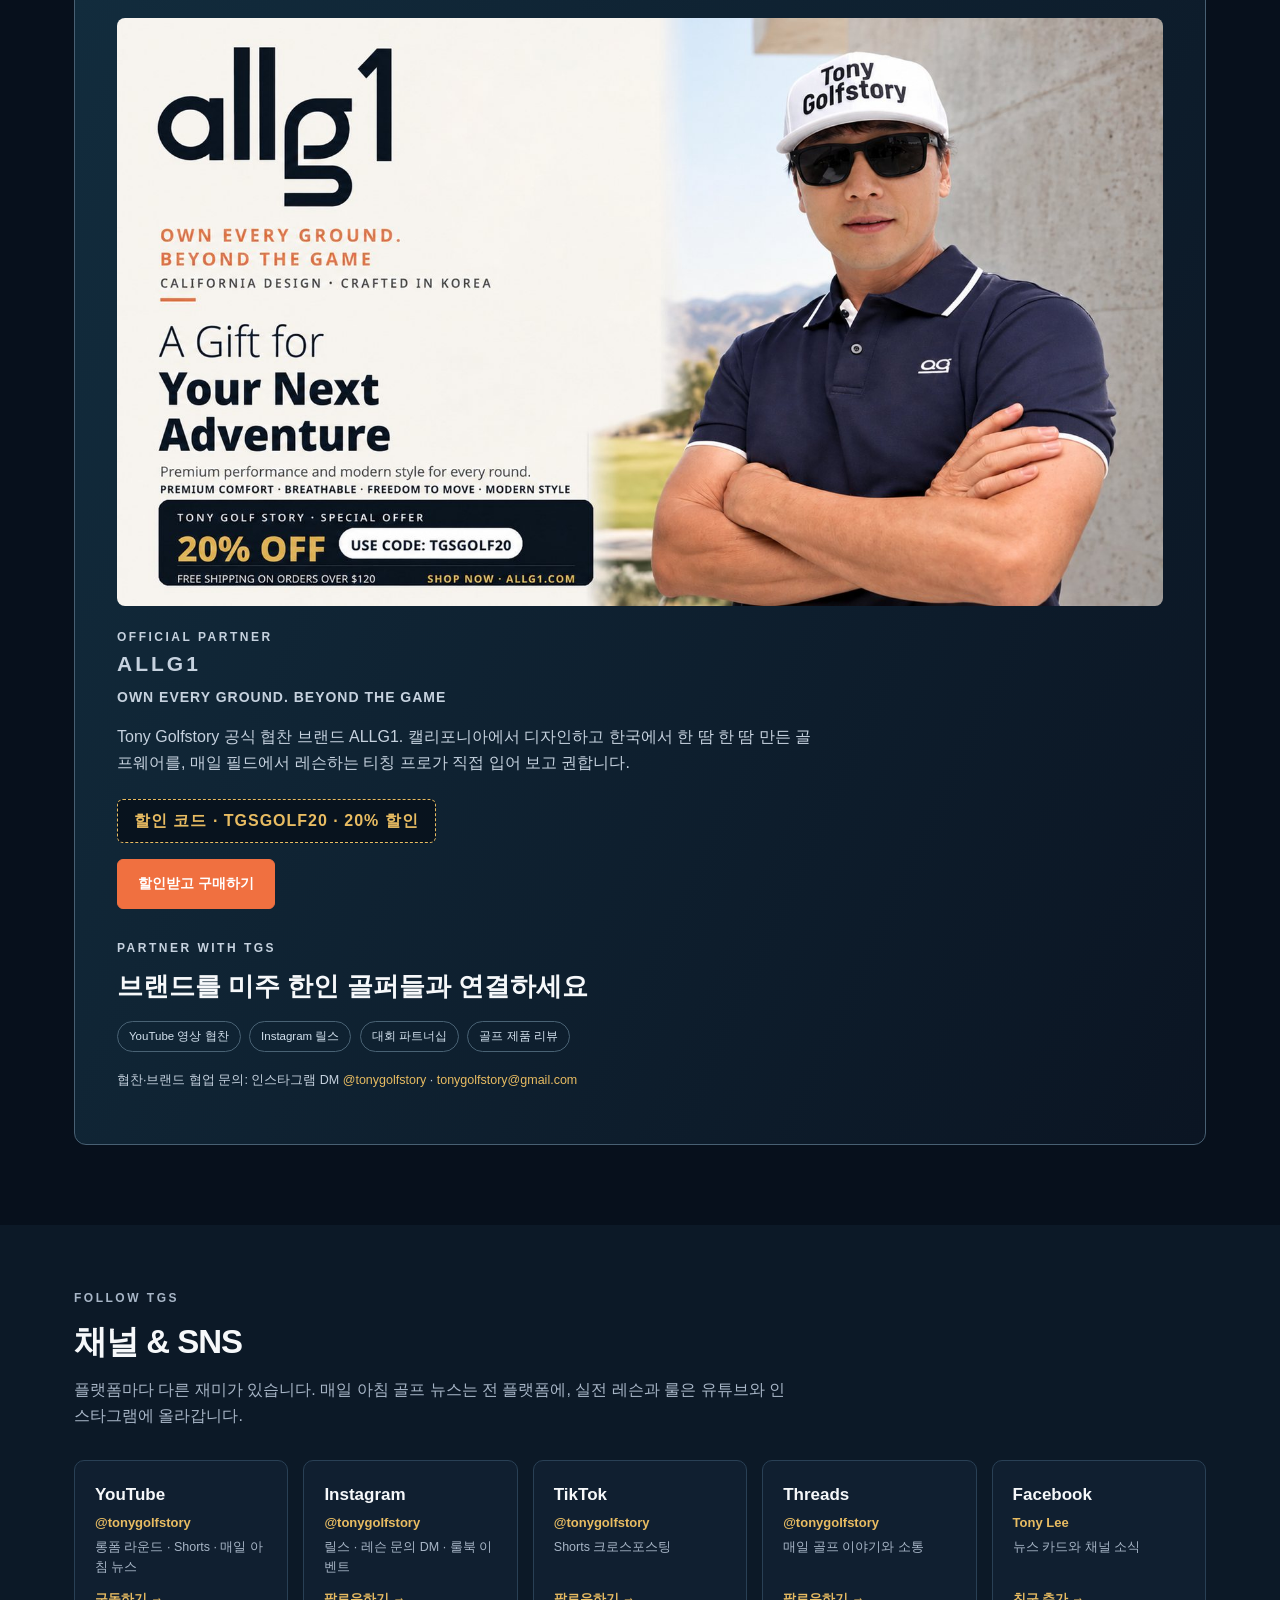
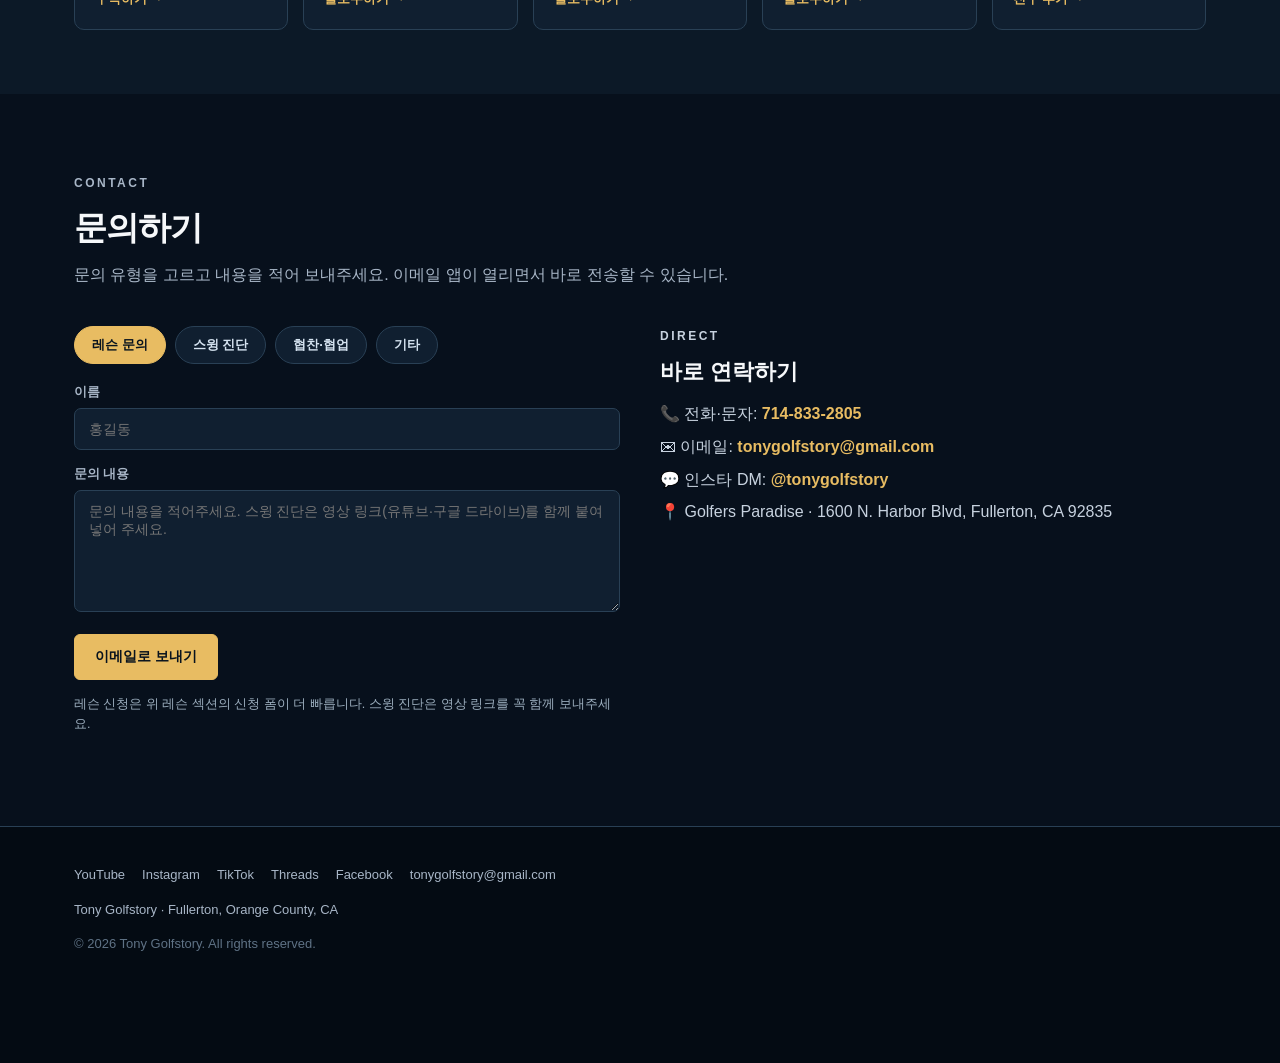
==== commit e30b3c3b: "Update latest videos (2026-11-26): Oak Quarry Part 1, KPGA prize money, Q-Series final, Kim Min-sol " ====
--- a/index.html
+++ b/index.html
@@ -82,8 +82,8 @@
   <!-- ================= 스탯 바 ================= -->
   <div class="statbar">
     <div class="wrap stats">
-      <div class="stat"><b>1,769+</b><span>유튜브 구독자</span></div>
-      <div class="stat"><b>2,623</b><span>인스타그램 팔로워</span></div>
+      <div class="stat"><b>1,773+</b><span>유튜브 구독자</span></div>
+      <div class="stat"><b>2,649</b><span>인스타그램 팔로워</span></div>
       <div class="stat"><b>8.6만+</b><span>채널 최고 영상 조회수</span></div>
       <div class="stat"><b>104명</b><span>TGS 인비테이셔널 참가</span></div>
     </div>
@@ -278,6 +278,61 @@
       </a>
 
       <div class="grid3">
+        <a class="video-card" href="https://www.youtube.com/watch?v=TRVJBFYvaFw" target="_blank" rel="noopener">
+          <div class="video-thumb">
+            <img src="https://i.ytimg.com/vi/TRVJBFYvaFw/hqdefault.jpg" alt="블랙티 7,002야드! Oak Quarry Black Tee 타당 $10 팀전 남가주 명코스에서 펼쳐지는 진짜 미국 실전 골프!! 썸네일" loading="lazy">
+            <span class="video-badge">롱폼 · 오크쿼리 라운드</span>
+            <span class="video-play">▶</span>
+          </div>
+          <div class="video-body">
+            <h3>블랙티 7,002야드! Oak Quarry Black Tee 타당 $10 팀전 남가주 명코스에서 펼쳐지는 진짜 미국 실전 골프!!</h3>
+            <p>오크쿼리 블랙티 1부 — 타당 $10 + 밥값 내기 팀전, 남가주 명코스에서의 진짜 미국 실전 골프.</p>
+          </div>
+        </a>
+        <a class="video-card" href="https://www.youtube.com/shorts/HHK2G6ziTSM" target="_blank" rel="noopener">
+          <div class="video-thumb">
+            <img src="https://i.ytimg.com/vi/HHK2G6ziTSM/hqdefault.jpg" alt="트로피는 받았는데 상금은 못 받았다 — 이대한, 45일째 미지급 썸네일" loading="lazy">
+            <span class="video-badge">Shorts · 골프 뉴스</span>
+            <span class="video-play">▶</span>
+          </div>
+          <div class="video-body">
+            <h3>트로피는 받았는데 상금은 못 받았다 — 이대한, 45일째 미지급</h3>
+            <p>KPGA 어메이징크리 오픈 우승자 이대한, 트로피는 받았는데 상금 1억 4천만 원을 대회 종료 45일째 못 받고 있다.</p>
+          </div>
+        </a>
+        <a class="video-card" href="https://www.youtube.com/shorts/ANjMdDScjvg" target="_blank" rel="noopener">
+          <div class="video-thumb">
+            <img src="https://i.ytimg.com/vi/ANjMdDScjvg/hqdefault.jpg" alt="한국 3명 LPGA행 — 김민선 단독 4위·이다연 한 타 차 역전 통과 썸네일" loading="lazy">
+            <span class="video-badge">Shorts · 골프 뉴스</span>
+            <span class="video-play">▶</span>
+          </div>
+          <div class="video-body">
+            <h3>한국 3명 LPGA행 — 김민선 단독 4위·이다연 한 타 차 역전 통과</h3>
+            <p>LPGA Q시리즈 최종전, 한국 선수 3명이 2027 LPGA 출전권을 거머쥐었다 — 김민선 단독 4위, 유현조 22위, 이다연 한 타 차 통과.</p>
+          </div>
+        </a>
+        <a class="video-card" href="https://www.youtube.com/shorts/ylw2QL42h5Y" target="_blank" rel="noopener">
+          <div class="video-thumb">
+            <img src="https://i.ytimg.com/vi/ylw2QL42h5Y/hqdefault.jpg" alt="20년 만 3관왕 — 스무 살 김민솔, 대상 4점 차 역전+상금 16억 돌파 썸네일" loading="lazy">
+            <span class="video-badge">Shorts · 골프 뉴스</span>
+            <span class="video-play">▶</span>
+          </div>
+          <div class="video-body">
+            <h3>"20년 만 3관왕" — 스무 살 김민솔, 대상 4점 차 역전+상금 16억 돌파</h3>
+            <p>신지애 이후 20년 만에 신인 3관왕이 탄생했다 — 대상 4점 차 역전, 상금 최초 16억 돌파.</p>
+          </div>
+        </a>
+        <a class="video-card" href="https://www.youtube.com/shorts/QzntmbXsOEI" target="_blank" rel="noopener">
+          <div class="video-thumb">
+            <img src="https://i.ytimg.com/vi/QzntmbXsOEI/hqdefault.jpg" alt="메이저 0승인데 올해의 선수? — 셰플러, 우즈 5연패 기록에 도전 썸네일" loading="lazy">
+            <span class="video-badge">Shorts · 골프 뉴스</span>
+            <span class="video-play">▶</span>
+          </div>
+          <div class="video-body">
+            <h3>메이저 0승인데 올해의 선수? — 셰플러, 우즈 5연패 기록에 도전</h3>
+            <p>PGA 투어 올해의 선수 후보 발표 — 2026시즌 메이저 0승의 셰플러가 우즈의 5연패 기록에 도전한다.</p>
+          </div>
+        </a>
         <a class="video-card" href="https://www.youtube.com/shorts/u2iJcKKrWDQ" target="_blank" rel="noopener">
           <div class="video-thumb">
             <img src="https://i.ytimg.com/vi/u2iJcKKrWDQ/hqdefault.jpg" alt="PGA로 돌아가겠다 — LIV 간 스타 스미스의 첫 복귀 선언, 조건은 우승뿐 썸네일" loading="lazy">
@@ -289,61 +344,7 @@
             <p>2022 디 오픈 챔피언 캐머런 스미스가 LIV 붕괴 후 처음으로 PGA 투어 복귀를 선언했다. 남은 길은 호주 PGA 챔피언십과 호주 오픈 우승뿐이다.</p>
           </div>
         </a>
-        <a class="video-card" href="https://www.youtube.com/shorts/zHLLuZQZhkY" target="_blank" rel="noopener">
-          <div class="video-thumb">
-            <img src="https://i.ytimg.com/vi/zHLLuZQZhkY/hqdefault.jpg" alt="미국 10대 골프장 중 돈 내고 칠 수 있는 곳은 단 1곳 — 페블비치 썸네일" loading="lazy">
-            <span class="video-badge">Shorts · 미국 10대 골프장</span>
-            <span class="video-play">▶</span>
-          </div>
-          <div class="video-body">
-            <h3>미국 10대 골프장 중 돈 내고 칠 수 있는 곳은 단 1곳 — 페블비치</h3>
-            <p>미국 10대 골프장 시리즈 1부 — 골프 다이제스트 100대 9위 페블비치, 그린피 $695·총비용 $2,500+인데도 줄 서는 이유.</p>
-          </div>
-        </a>
-        <a class="video-card" href="https://www.youtube.com/shorts/9NnKYieyKQU" target="_blank" rel="noopener">
-          <div class="video-thumb">
-            <img src="https://i.ytimg.com/vi/9NnKYieyKQU/hqdefault.jpg" alt="1번 홀 4타 스윙 — 사흘 선두 김아림이 뒤집힌 최종 라운드 썸네일" loading="lazy">
-            <span class="video-badge">Shorts · 골프 뉴스</span>
-            <span class="video-play">▶</span>
-          </div>
-          <div class="video-body">
-            <h3>1번 홀 4타 스윙 — 사흘 선두 김아림이 뒤집힌 최종 라운드</h3>
-            <p>CME 투어 챔피언십 최종 라운드, 김아림이 1번 홀 더블보기, 티티쿨이 같은 홀 이글로 4타가 오갔고 티티쿨이 합계 24언더파로 3연패했다.</p>
-          </div>
-        </a>
-        <a class="video-card" href="https://www.youtube.com/shorts/7s6itu2nNVA" target="_blank" rel="noopener">
-          <div class="video-thumb">
-            <img src="https://i.ytimg.com/vi/7s6itu2nNVA/hqdefault.jpg" alt="들어본 적 없다? 140만 달러 채권자 릭 셜스 — LIV골프 청산의 민낯 썸네일" loading="lazy">
-            <span class="video-badge">Shorts · 골프 뉴스</span>
-            <span class="video-play">▶</span>
-          </div>
-          <div class="video-body">
-            <h3>들어본 적 없다? 140만 달러 채권자 릭 셜스 — LIV골프 청산의 민낯</h3>
-            <p>LIV골프 청산 과정에서 릭 셜스 미디어가 무담보 채권자 16위로 140만 달러를 받지 못했고, 구조조정 책임자는 셜스를 두고 들어본 적 없다고 답했다.</p>
-          </div>
-        </a>
-        <a class="video-card" href="https://www.youtube.com/shorts/XUC2kcfeUF4" target="_blank" rel="noopener">
-          <div class="video-thumb">
-            <img src="https://i.ytimg.com/vi/XUC2kcfeUF4/hqdefault.jpg" alt="19개 대회 · 톱10 9회 — 군복 벗고 돌아온 신상훈의 시즌 썸네일" loading="lazy">
-            <span class="video-badge">Shorts · 골프 뉴스</span>
-            <span class="video-play">▶</span>
-          </div>
-          <div class="video-body">
-            <h3>19개 대회 · 톱10 9회 — 군복 벗고 돌아온 신상훈의 시즌</h3>
-            <p>2025년 6월 전역한 신상훈이 복귀 첫 시즌 19개 대회에 모두 출전해 톱10 9회와 첫 우승으로 생애 첫 제네시스 대상을 차지했다.</p>
-          </div>
-        </a>
-        <a class="video-card" href="https://www.youtube.com/shorts/yJ2tP2lJoWc" target="_blank" rel="noopener">
-          <div class="video-thumb">
-            <img src="https://i.ytimg.com/vi/yJ2tP2lJoWc/hqdefault.jpg" alt="하루 만에 11계단 점프, 공동 10위 — 김민선·유현조 나란히 톱10 썸네일" loading="lazy">
-            <span class="video-badge">Shorts · 골프 뉴스</span>
-            <span class="video-play">▶</span>
-          </div>
-          <div class="video-body">
-            <h3>하루 만에 11계단 점프, 공동 10위 — 김민선·유현조 나란히 톱10</h3>
-            <p>LPGA Q시리즈 최종전 3라운드, 김민선이 4언더파 67타로 11계단 뛰어 합계 8언더파 공동 10위에 올랐고 유현조도 공동 10위를 지켰다.</p>
-          </div>
-        </a>
+
 
       </div>
     </div>
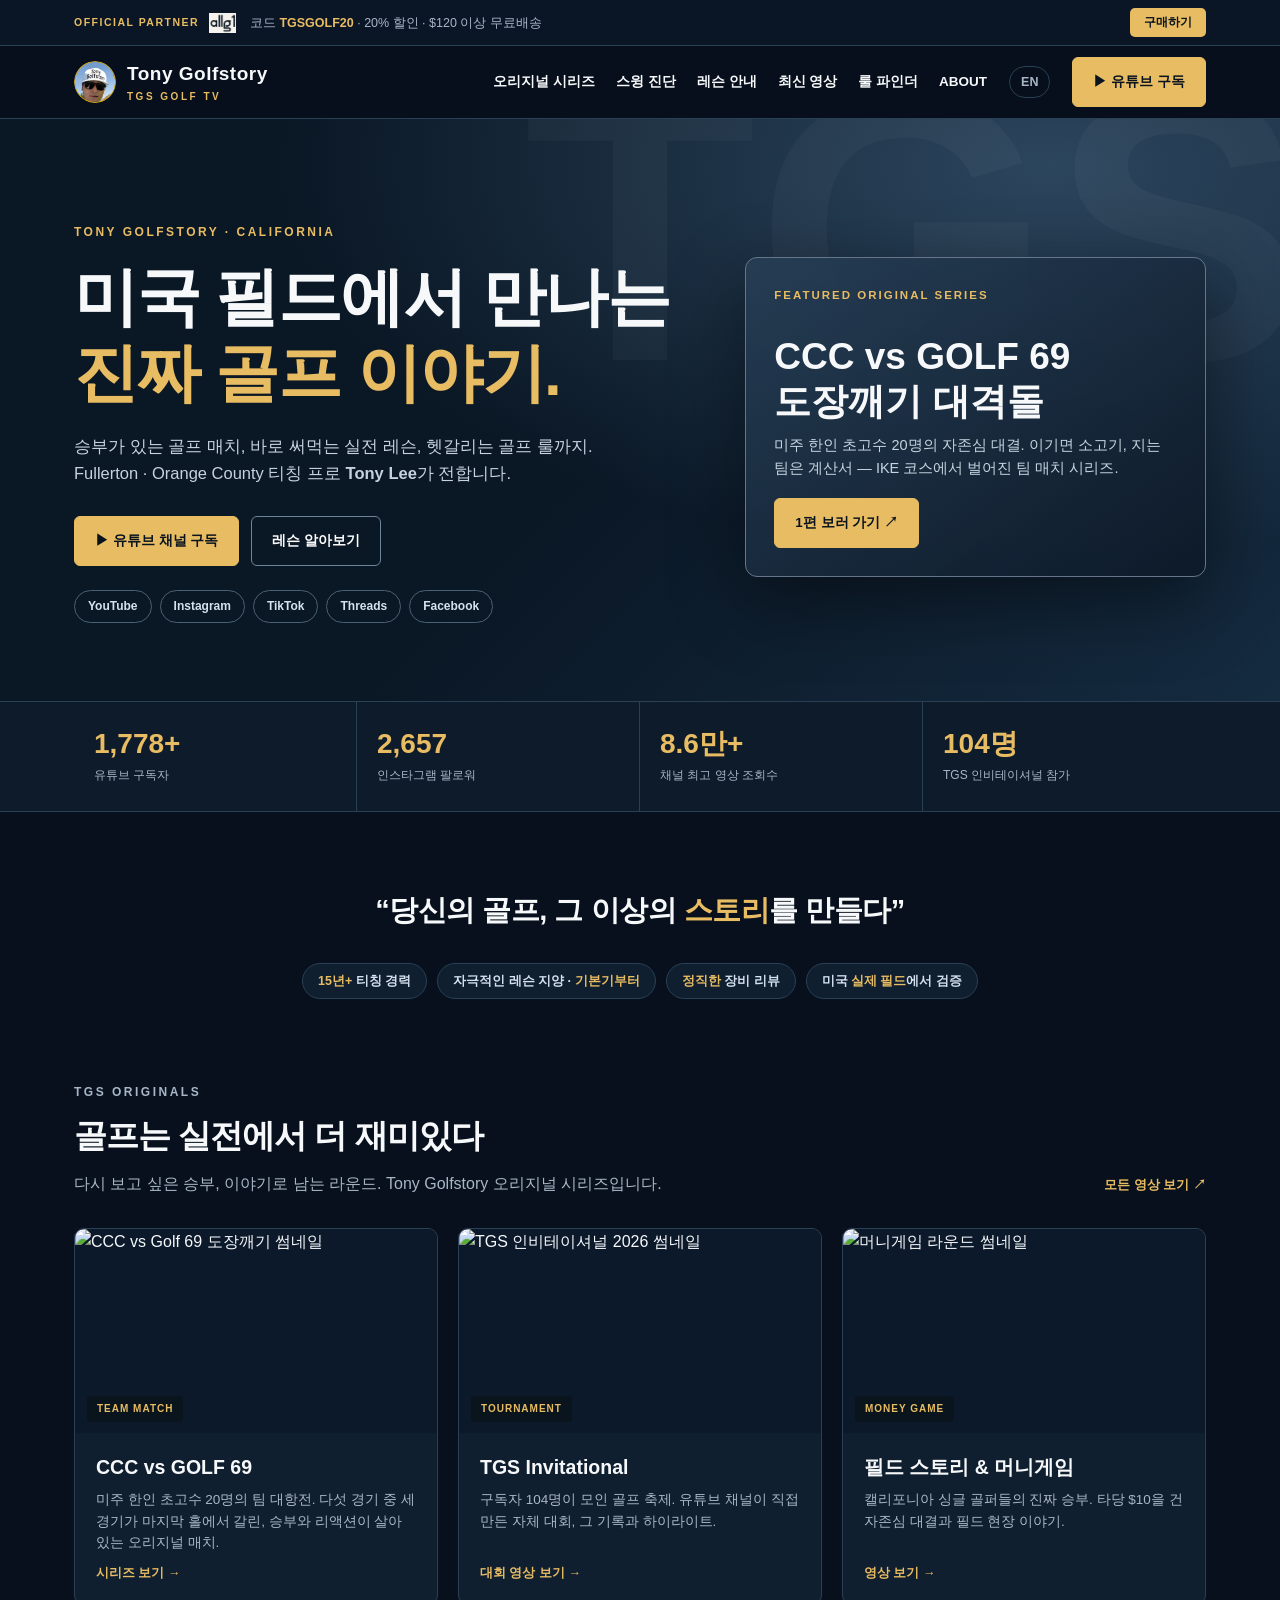
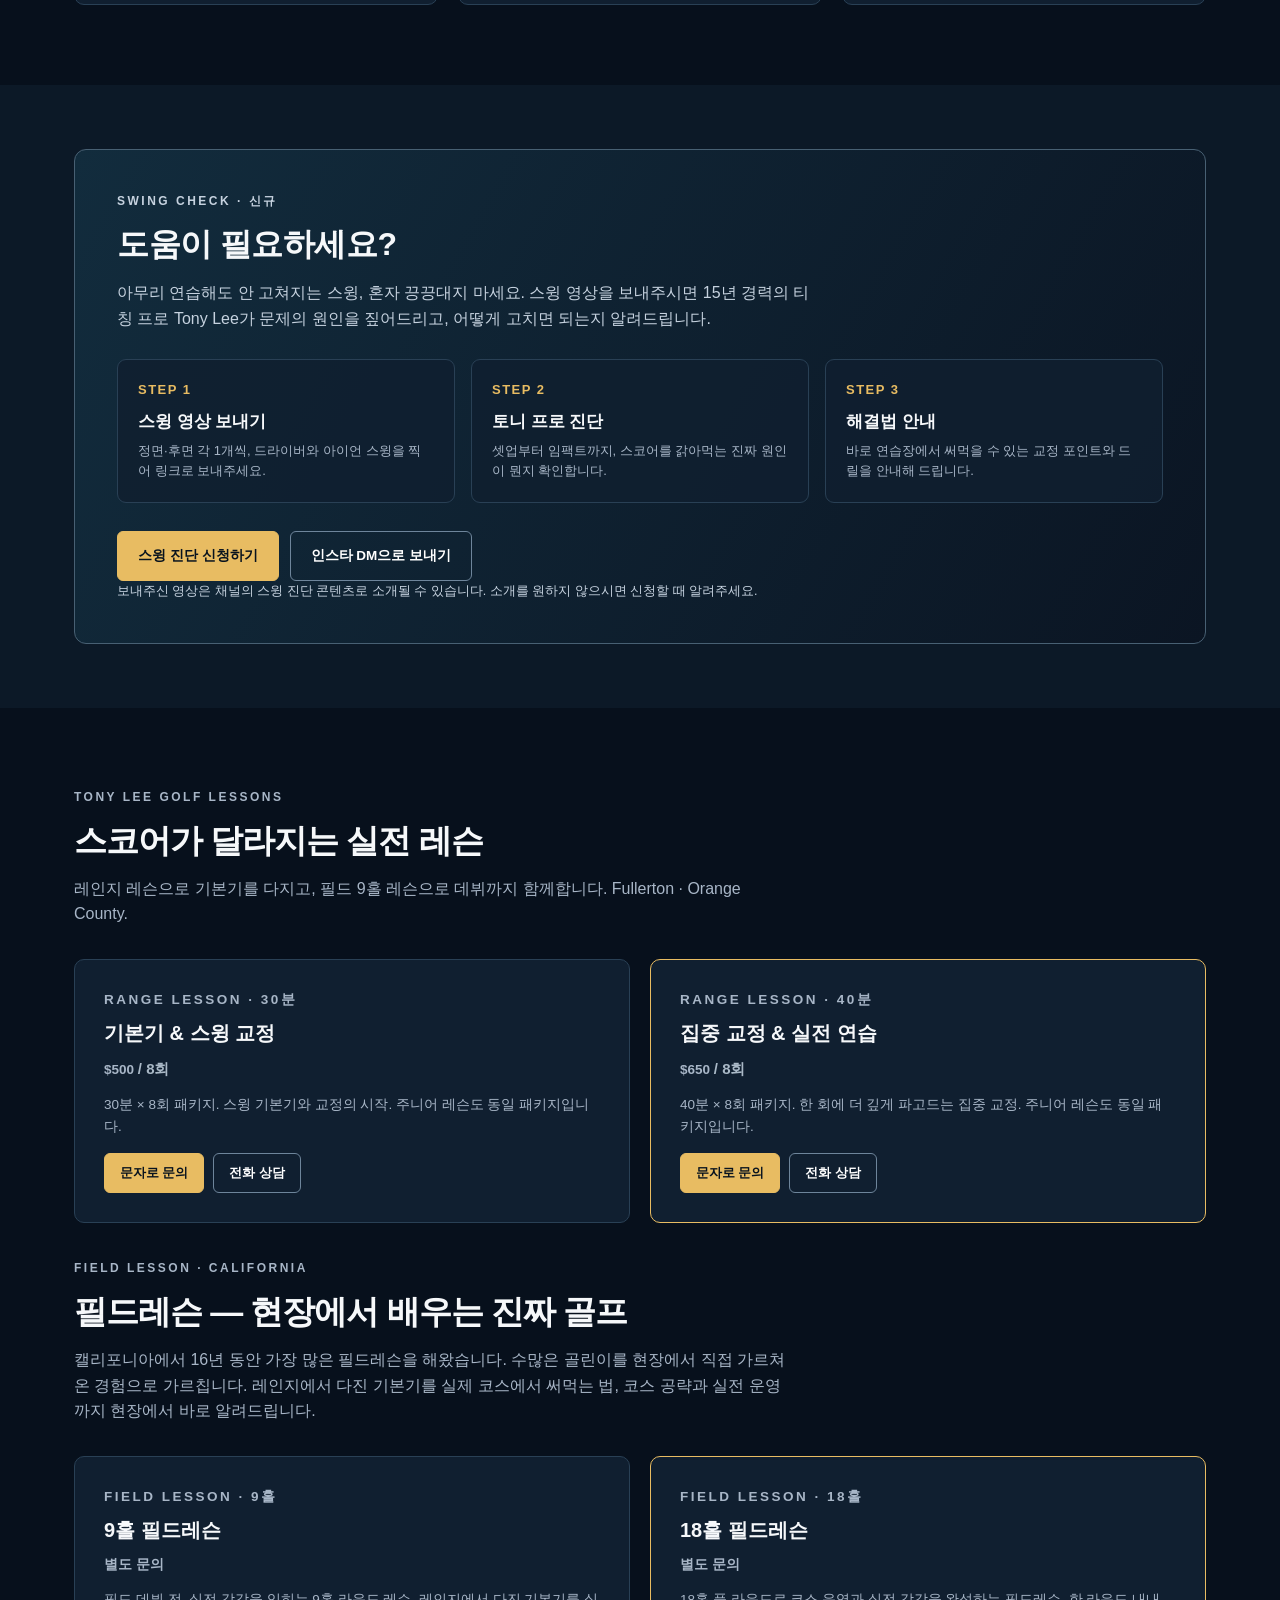
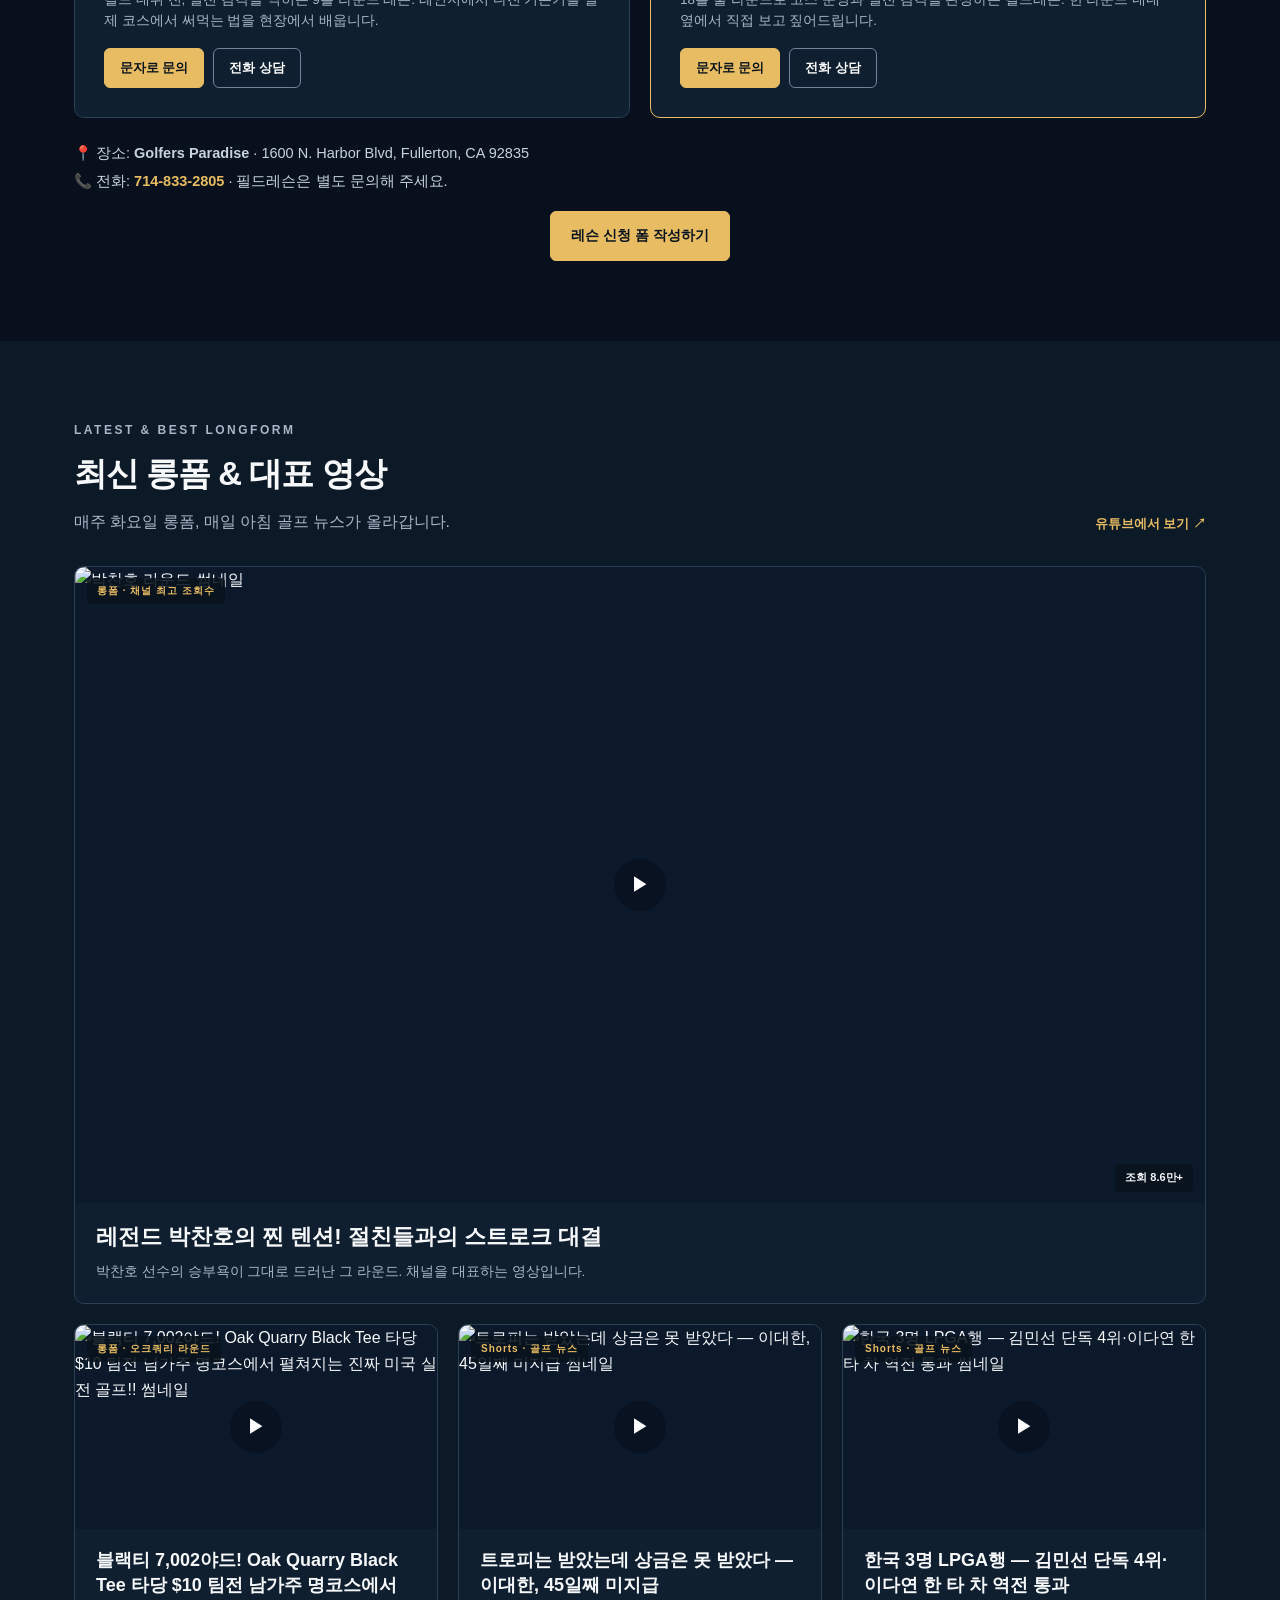
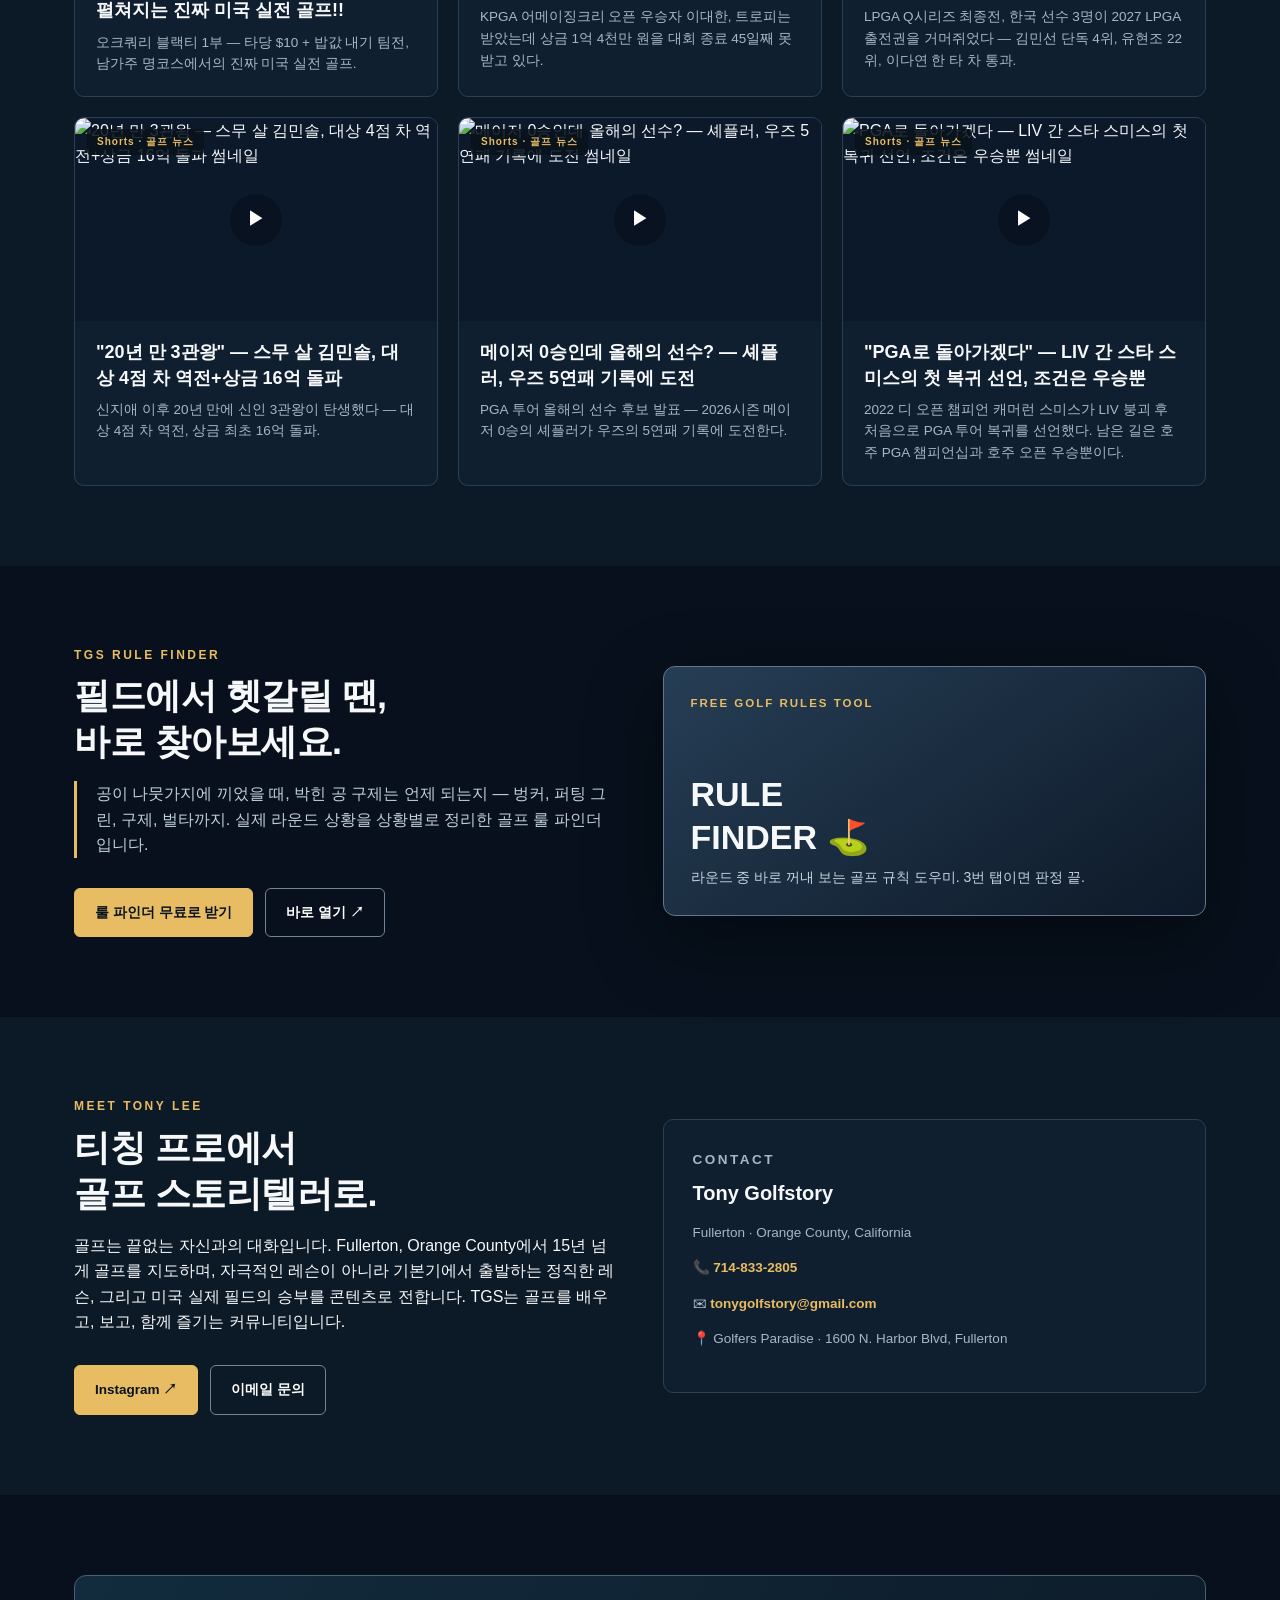
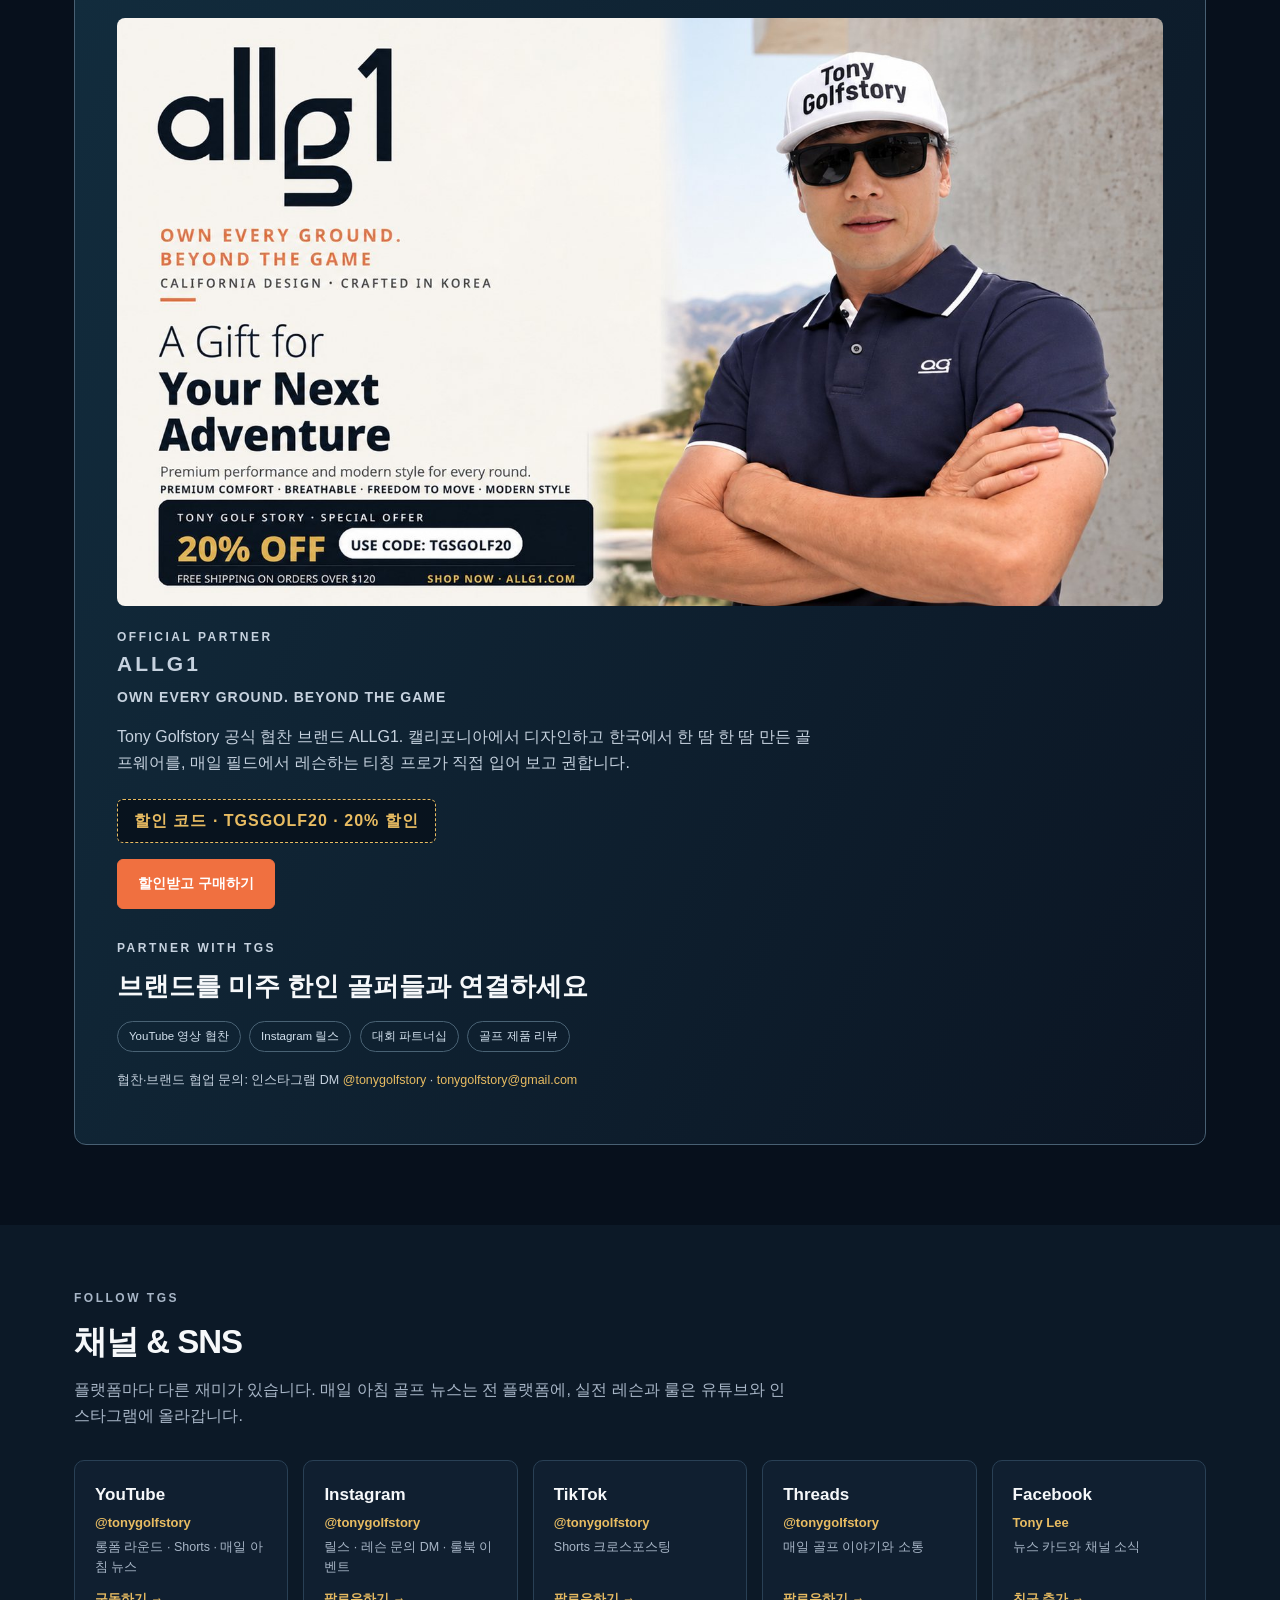
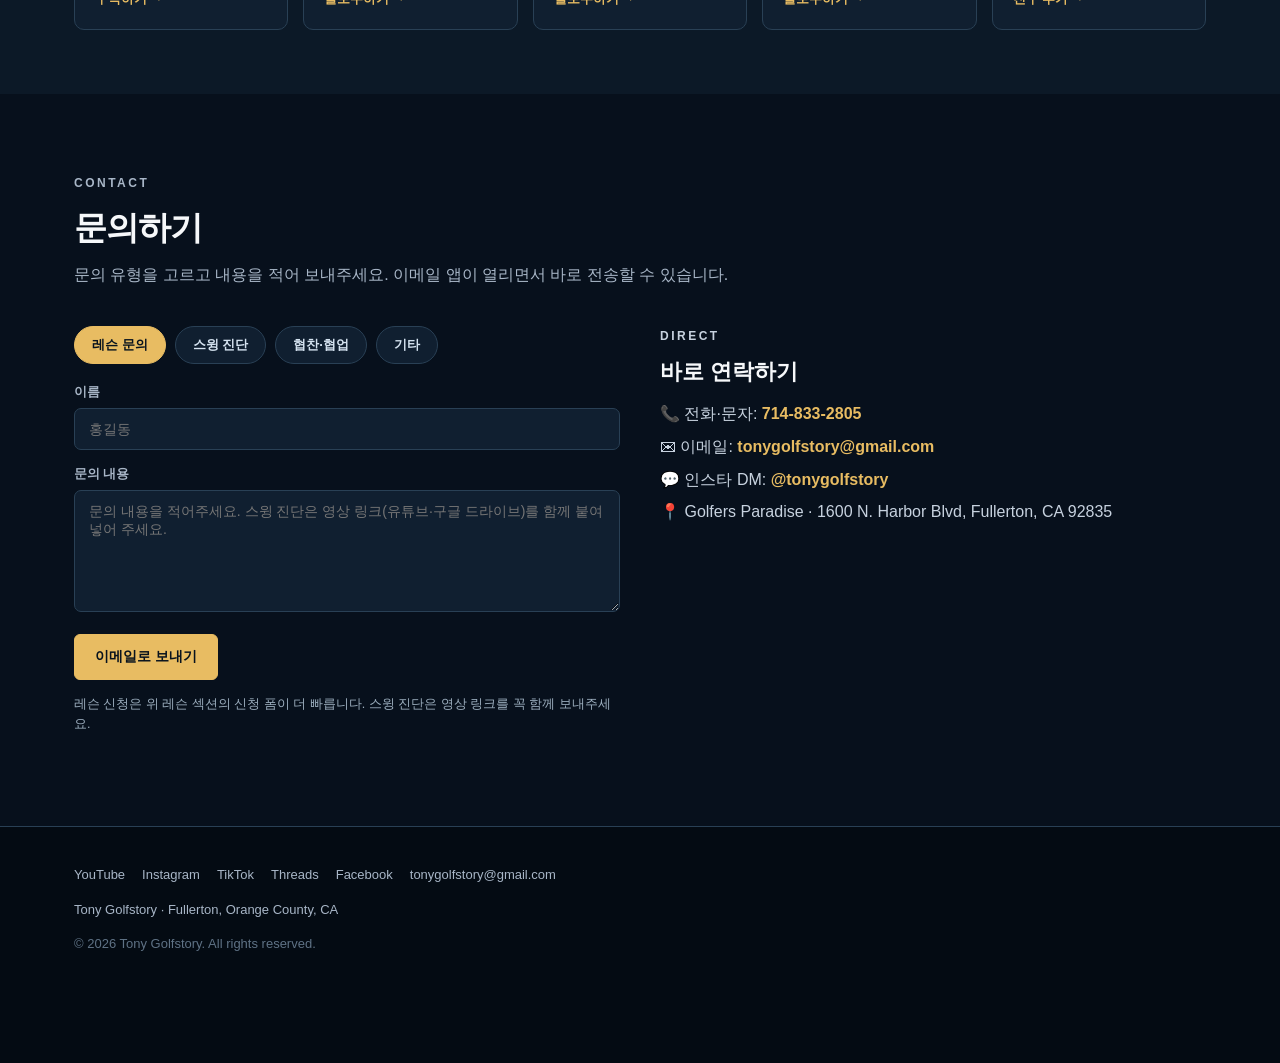
==== commit 793e135e: "Update stats (2026-11-27): YT 1,778, IG 2,657" ====
--- a/index.html
+++ b/index.html
@@ -82,8 +82,8 @@
   <!-- ================= 스탯 바 ================= -->
   <div class="statbar">
     <div class="wrap stats">
-      <div class="stat"><b>1,773+</b><span>유튜브 구독자</span></div>
-      <div class="stat"><b>2,649</b><span>인스타그램 팔로워</span></div>
+      <div class="stat"><b>1,778+</b><span>유튜브 구독자</span></div>
+      <div class="stat"><b>2,657</b><span>인스타그램 팔로워</span></div>
       <div class="stat"><b>8.6만+</b><span>채널 최고 영상 조회수</span></div>
       <div class="stat"><b>104명</b><span>TGS 인비테이셔널 참가</span></div>
     </div>
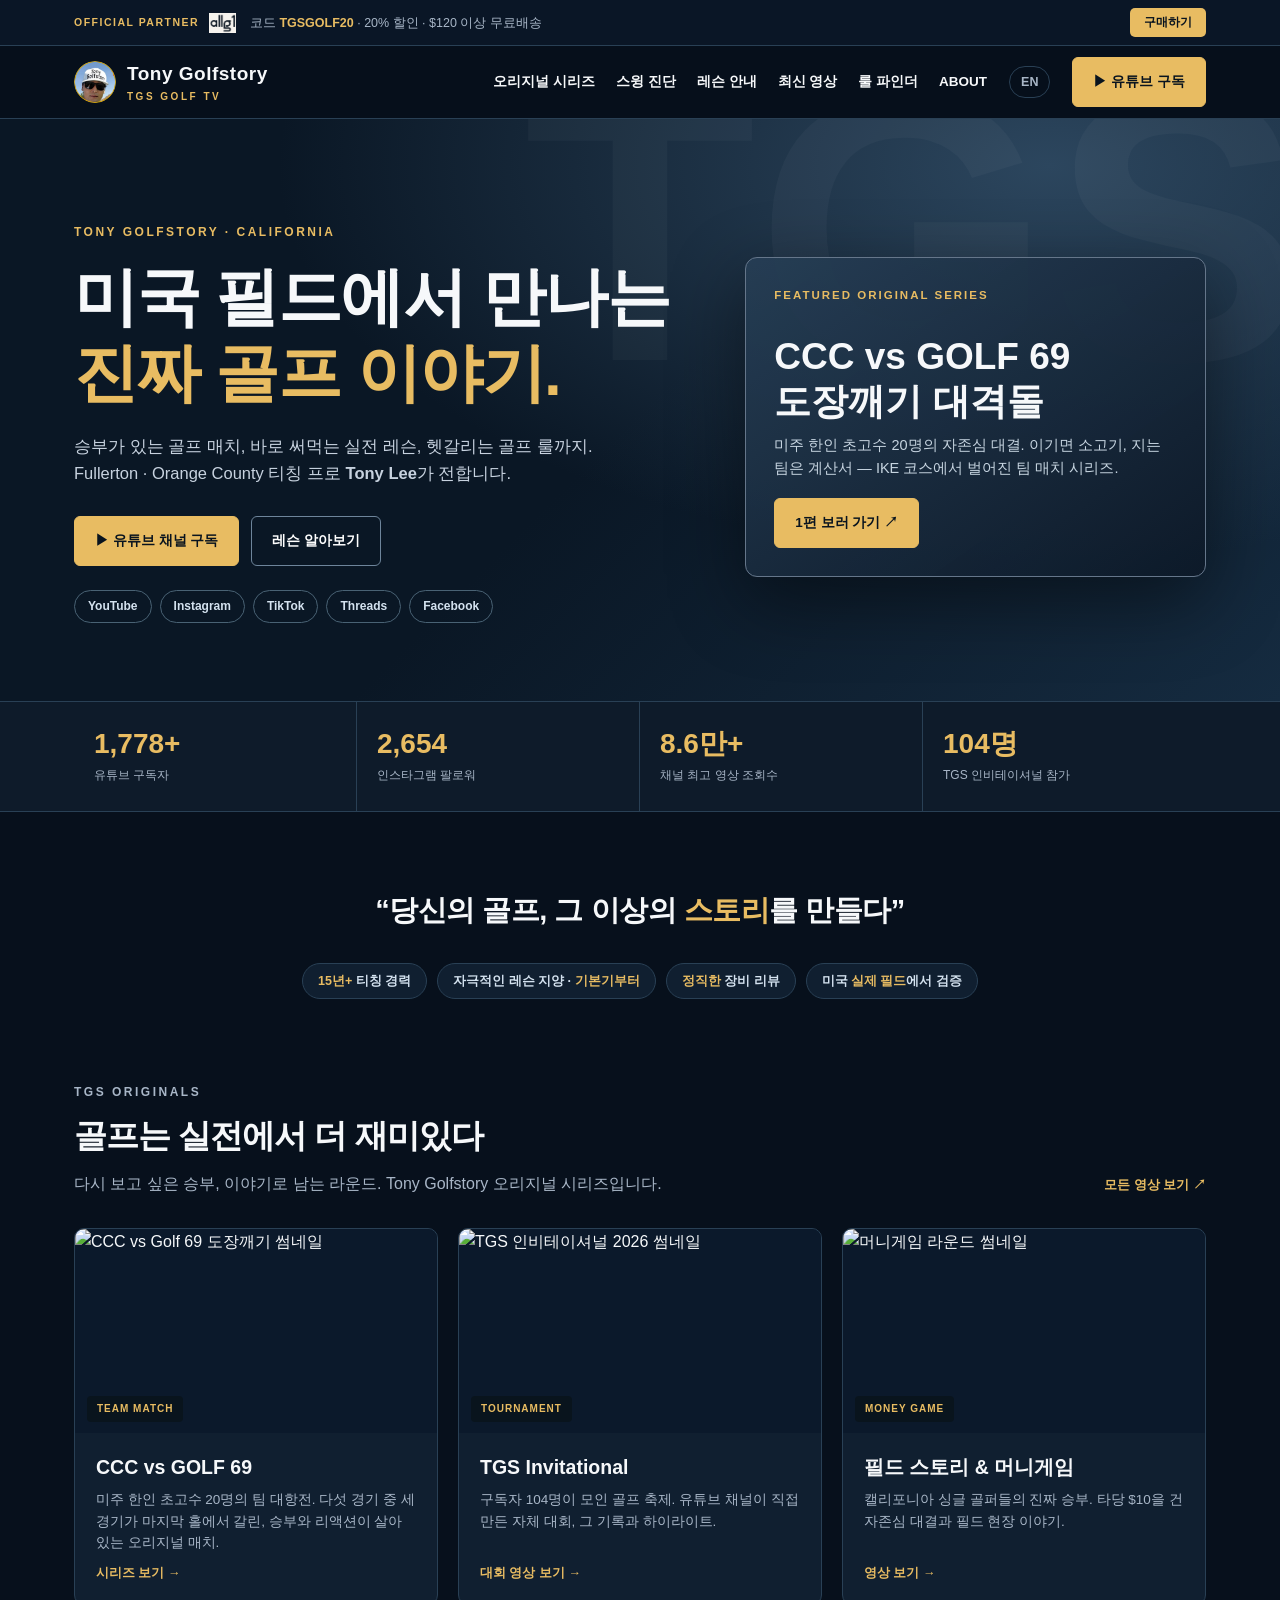
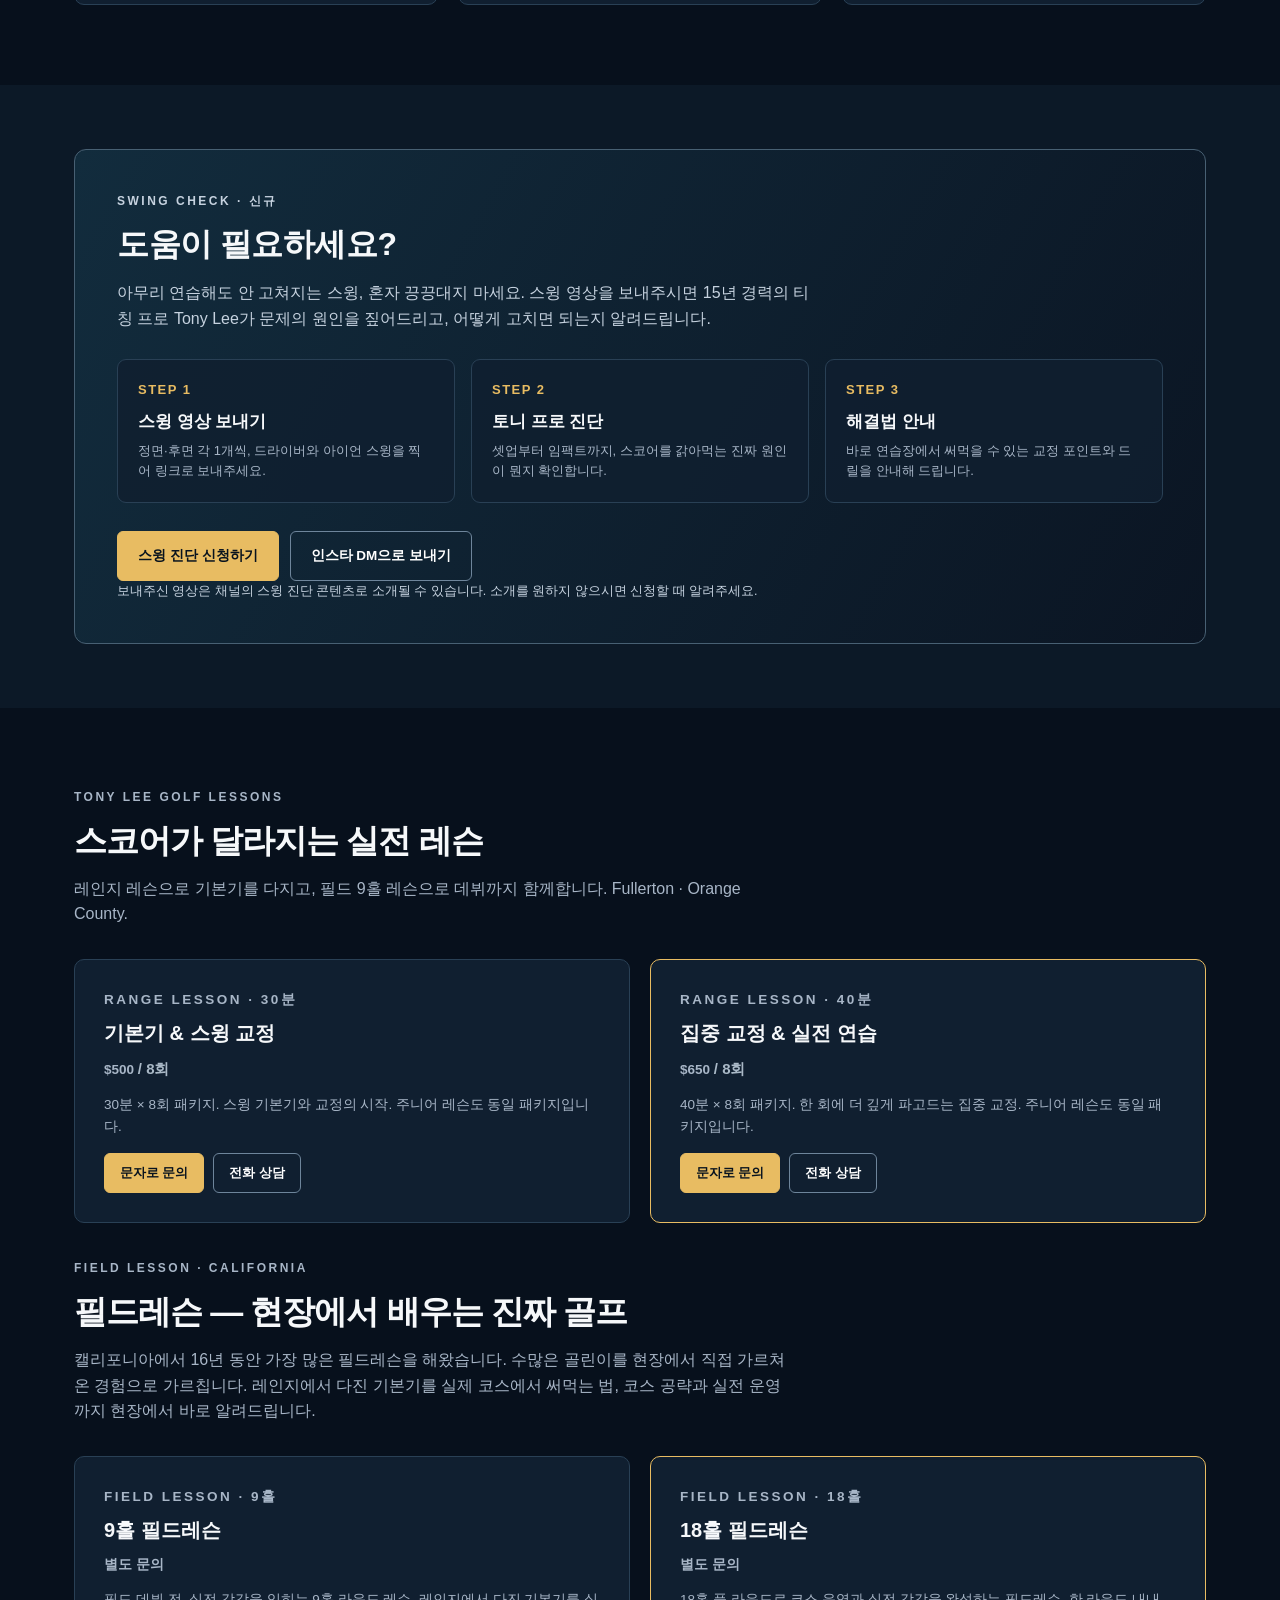
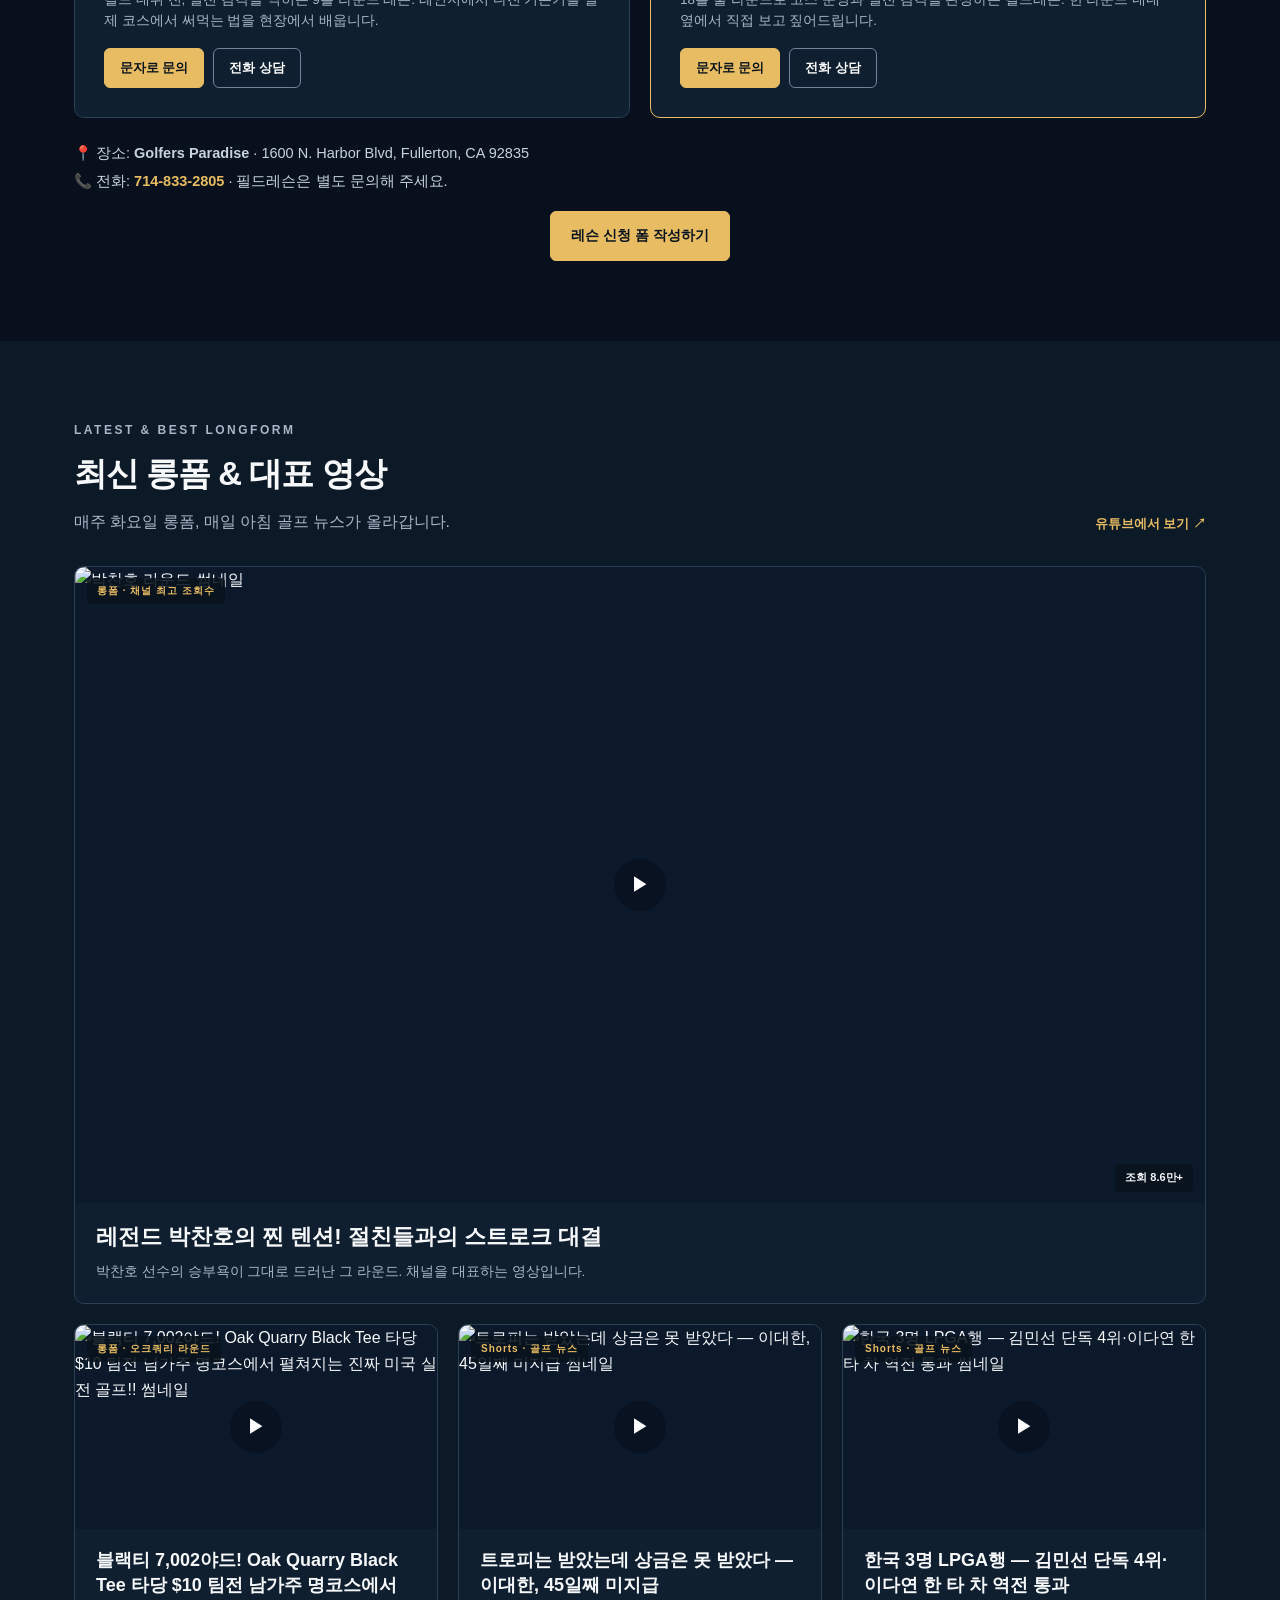
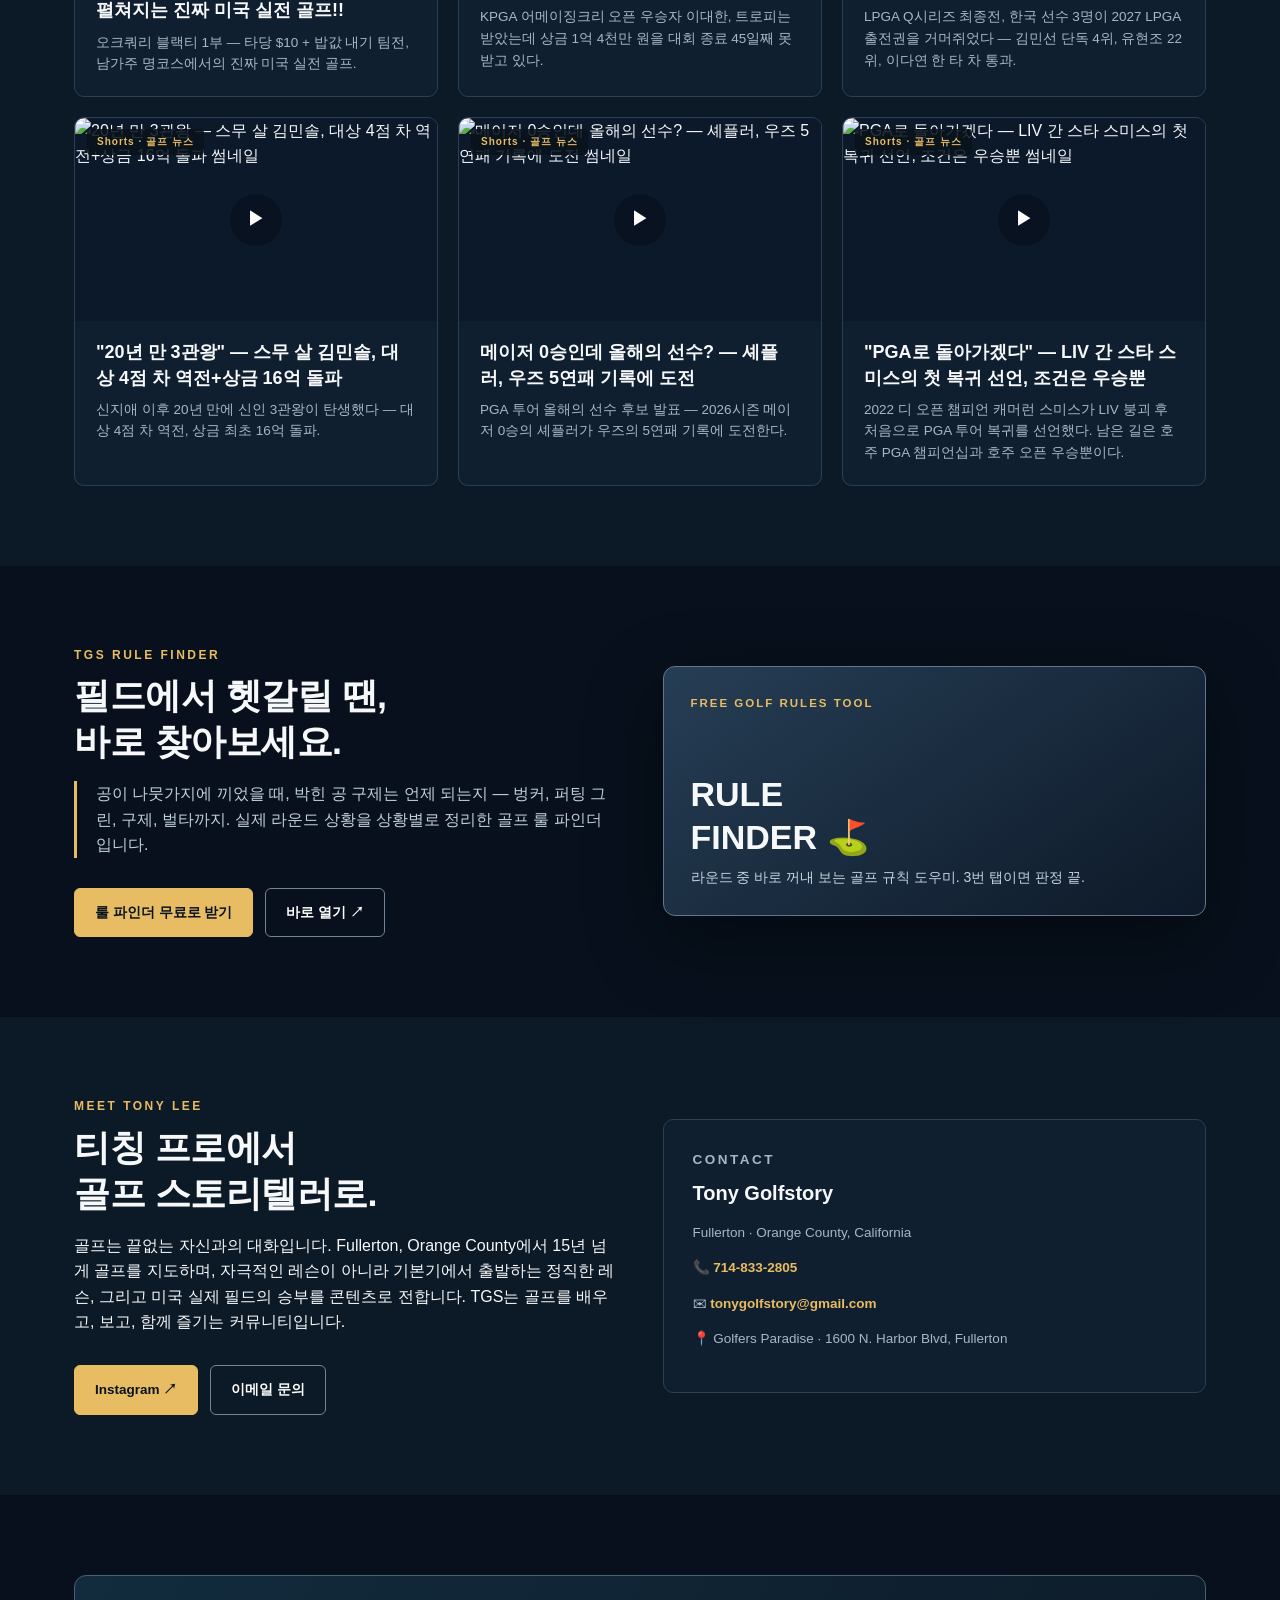
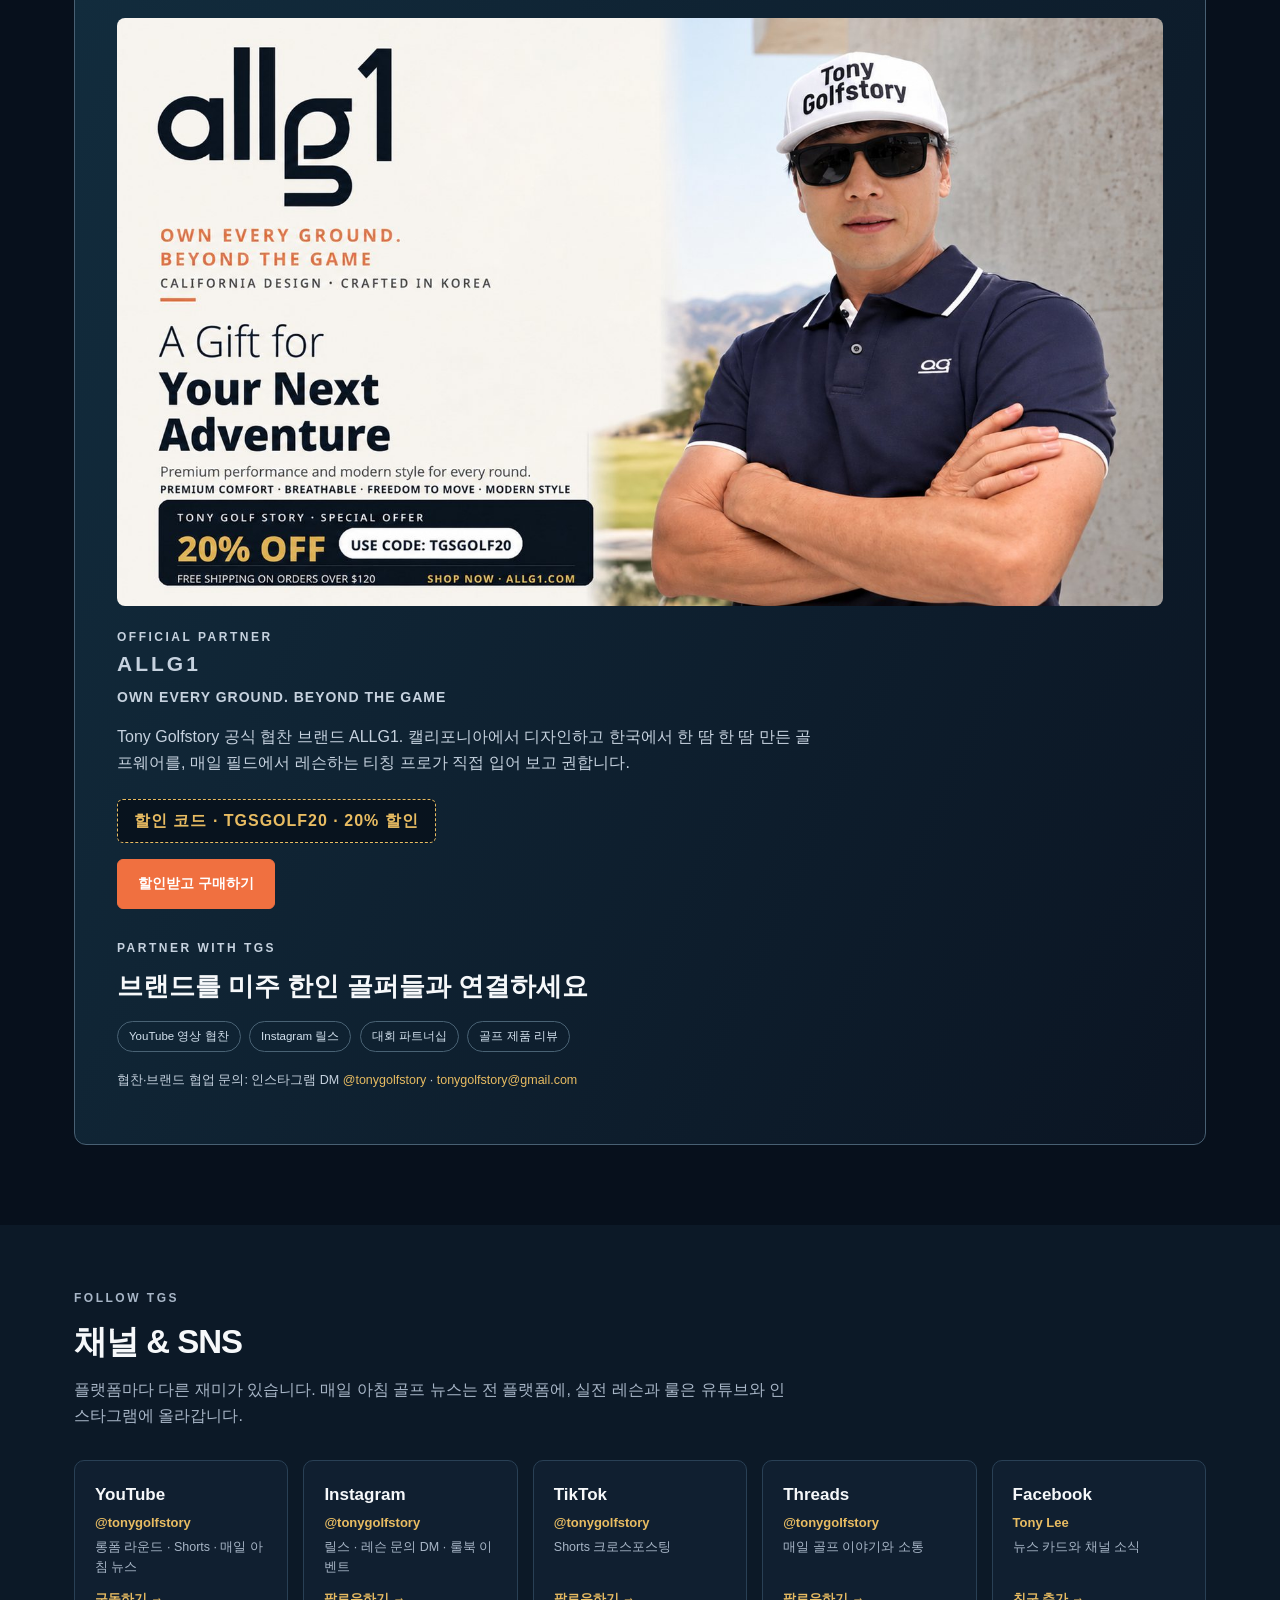
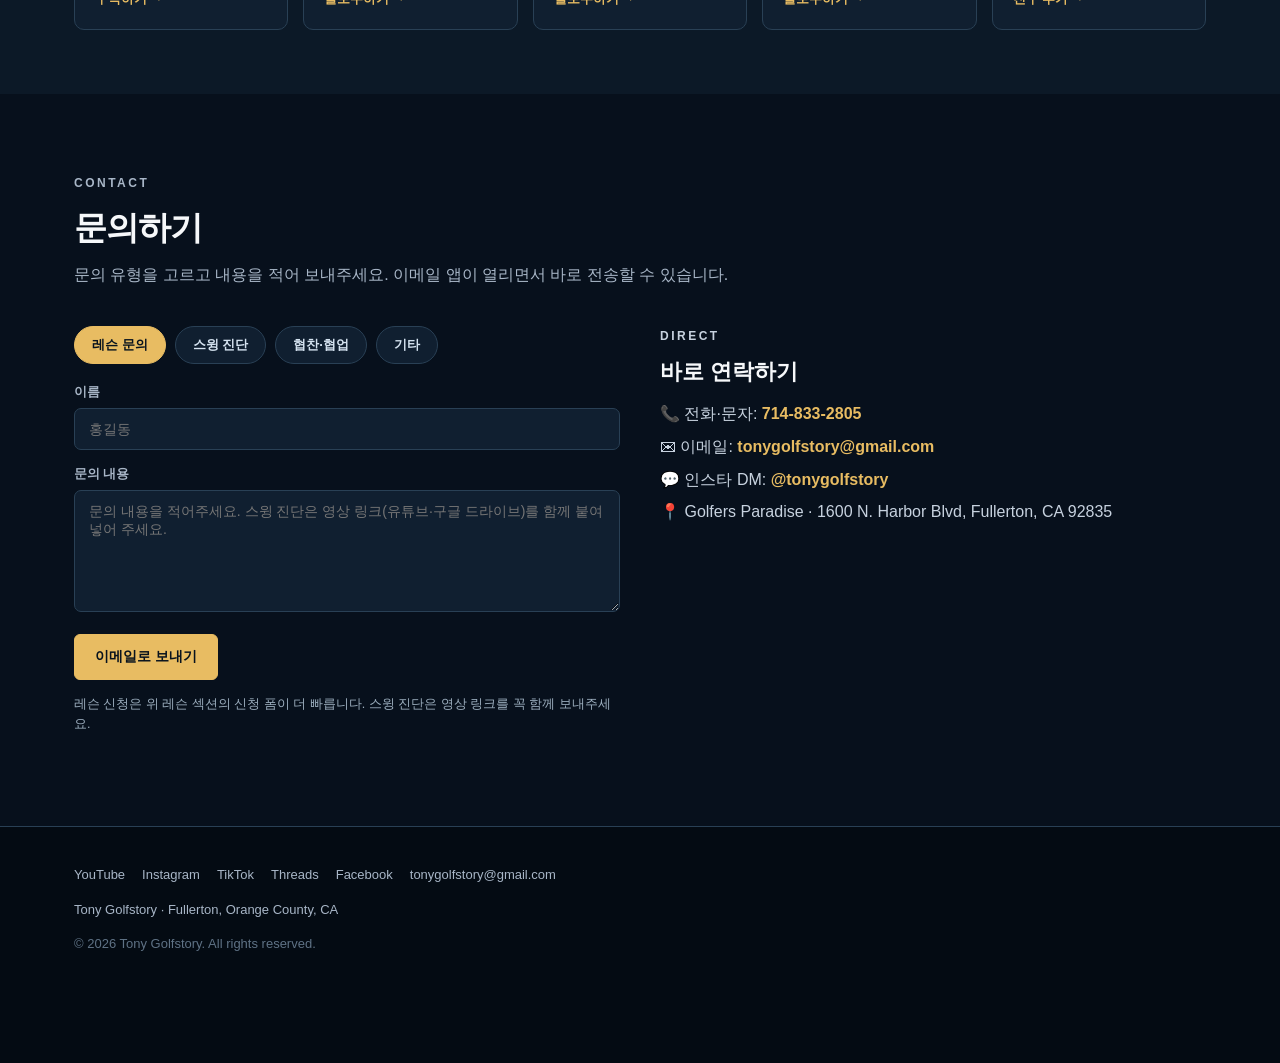
==== commit b6820bed: "Update stats (2026-11-27): Instagram followers 2,654" ====
--- a/index.html
+++ b/index.html
@@ -83,7 +83,7 @@
   <div class="statbar">
     <div class="wrap stats">
       <div class="stat"><b>1,778+</b><span>유튜브 구독자</span></div>
-      <div class="stat"><b>2,657</b><span>인스타그램 팔로워</span></div>
+      <div class="stat"><b>2,654</b><span>인스타그램 팔로워</span></div>
       <div class="stat"><b>8.6만+</b><span>채널 최고 영상 조회수</span></div>
       <div class="stat"><b>104명</b><span>TGS 인비테이셔널 참가</span></div>
     </div>
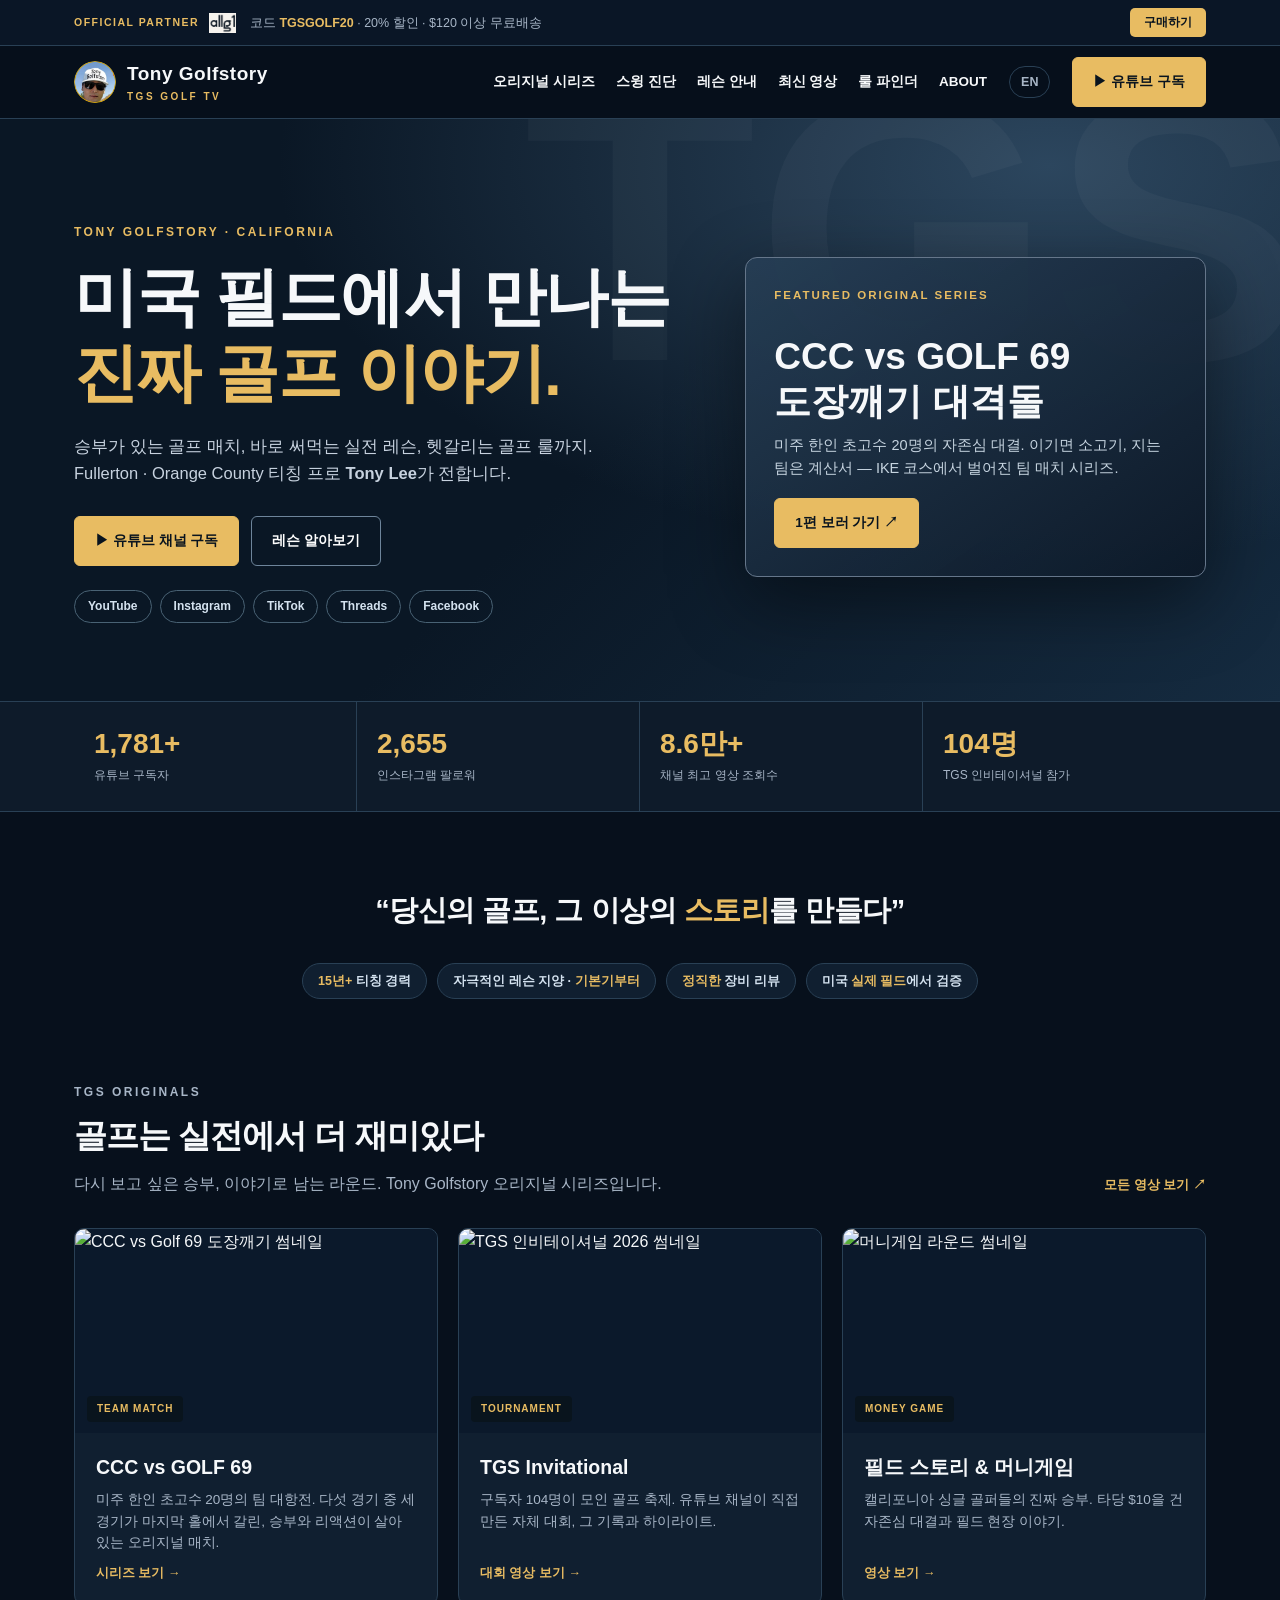
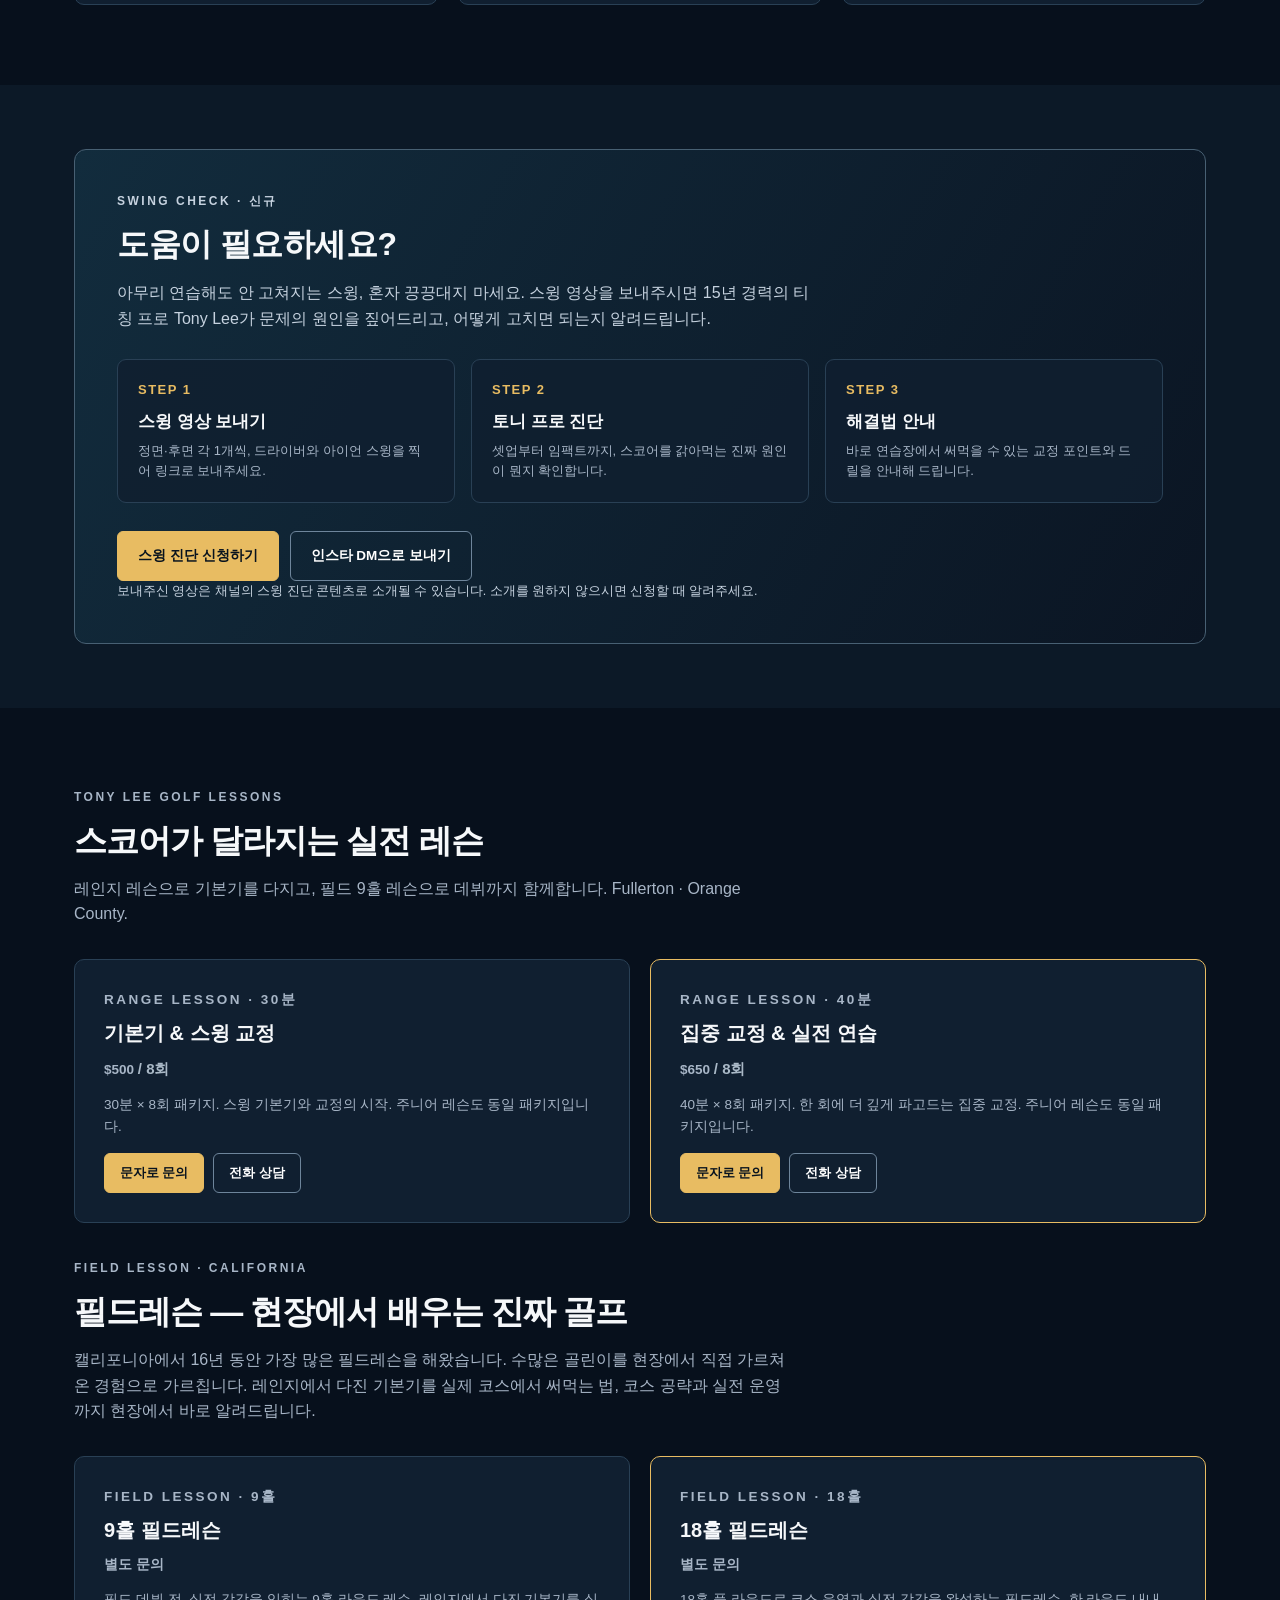
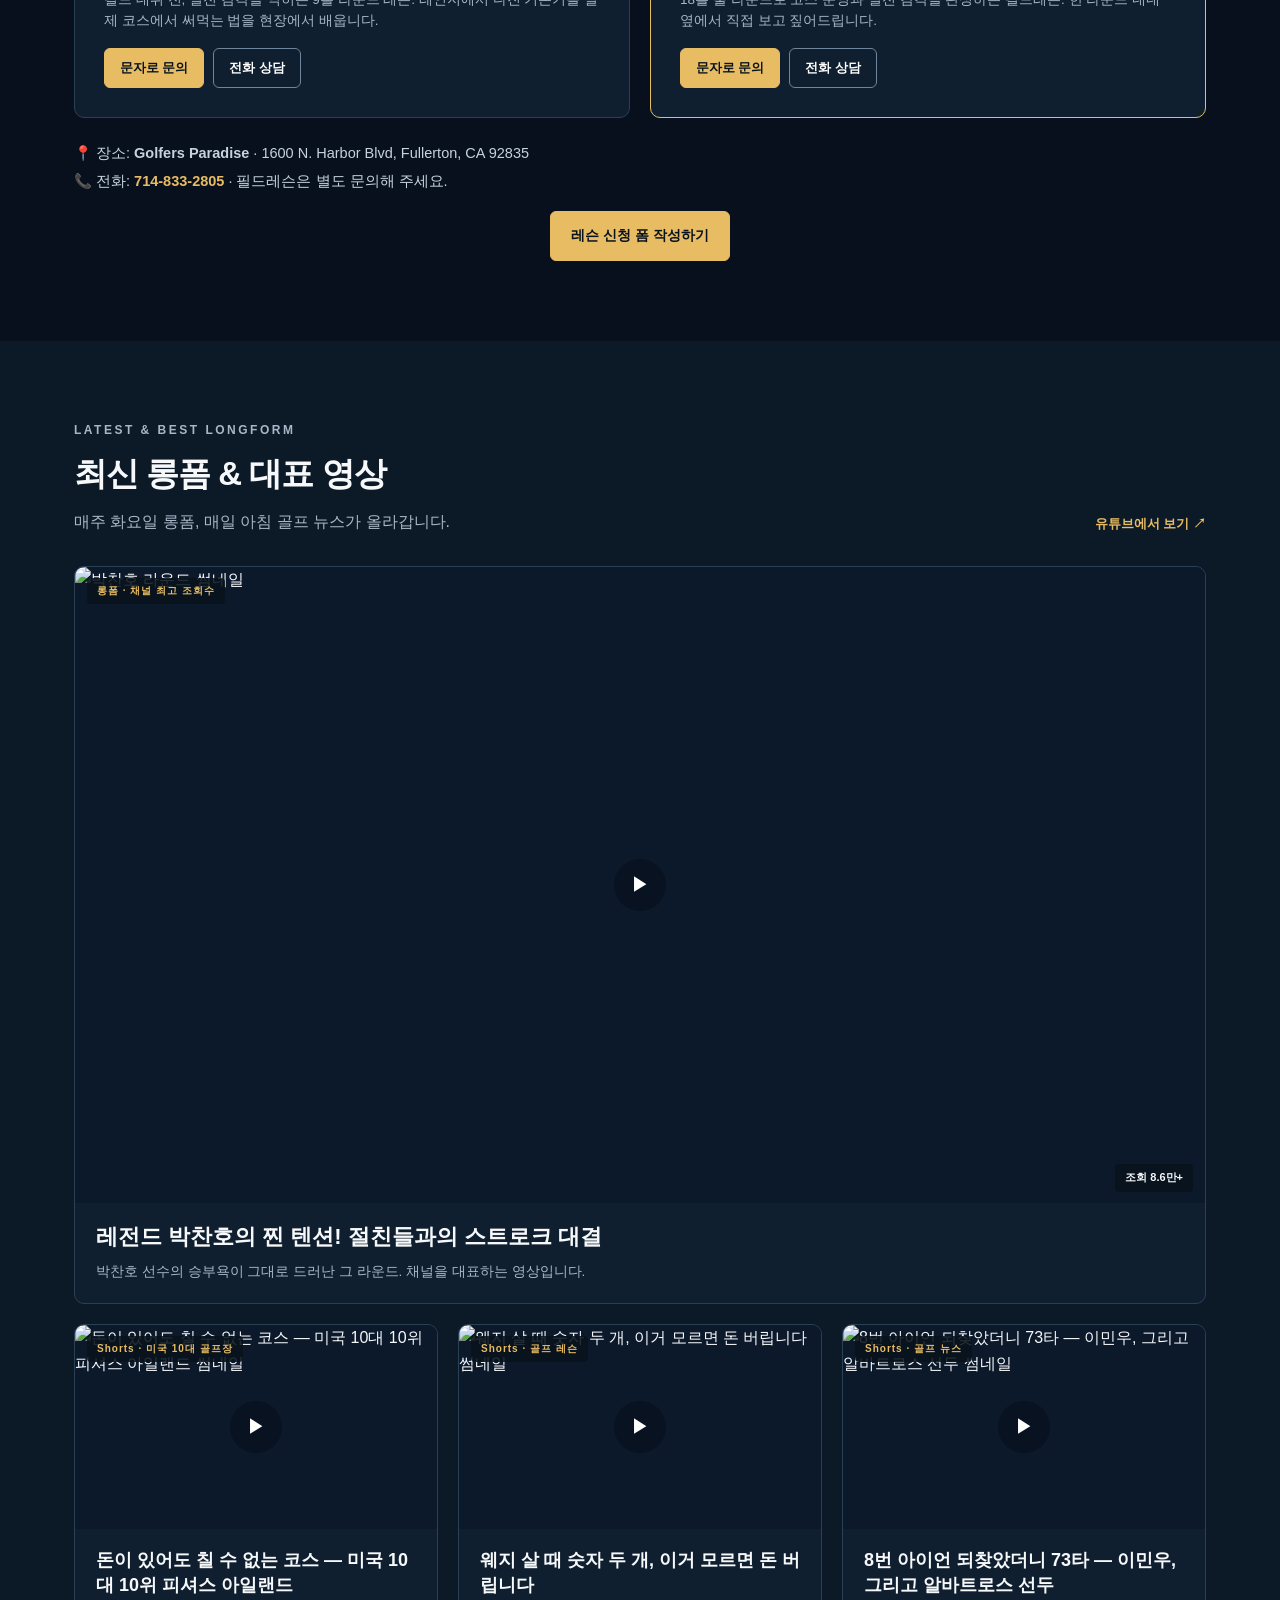
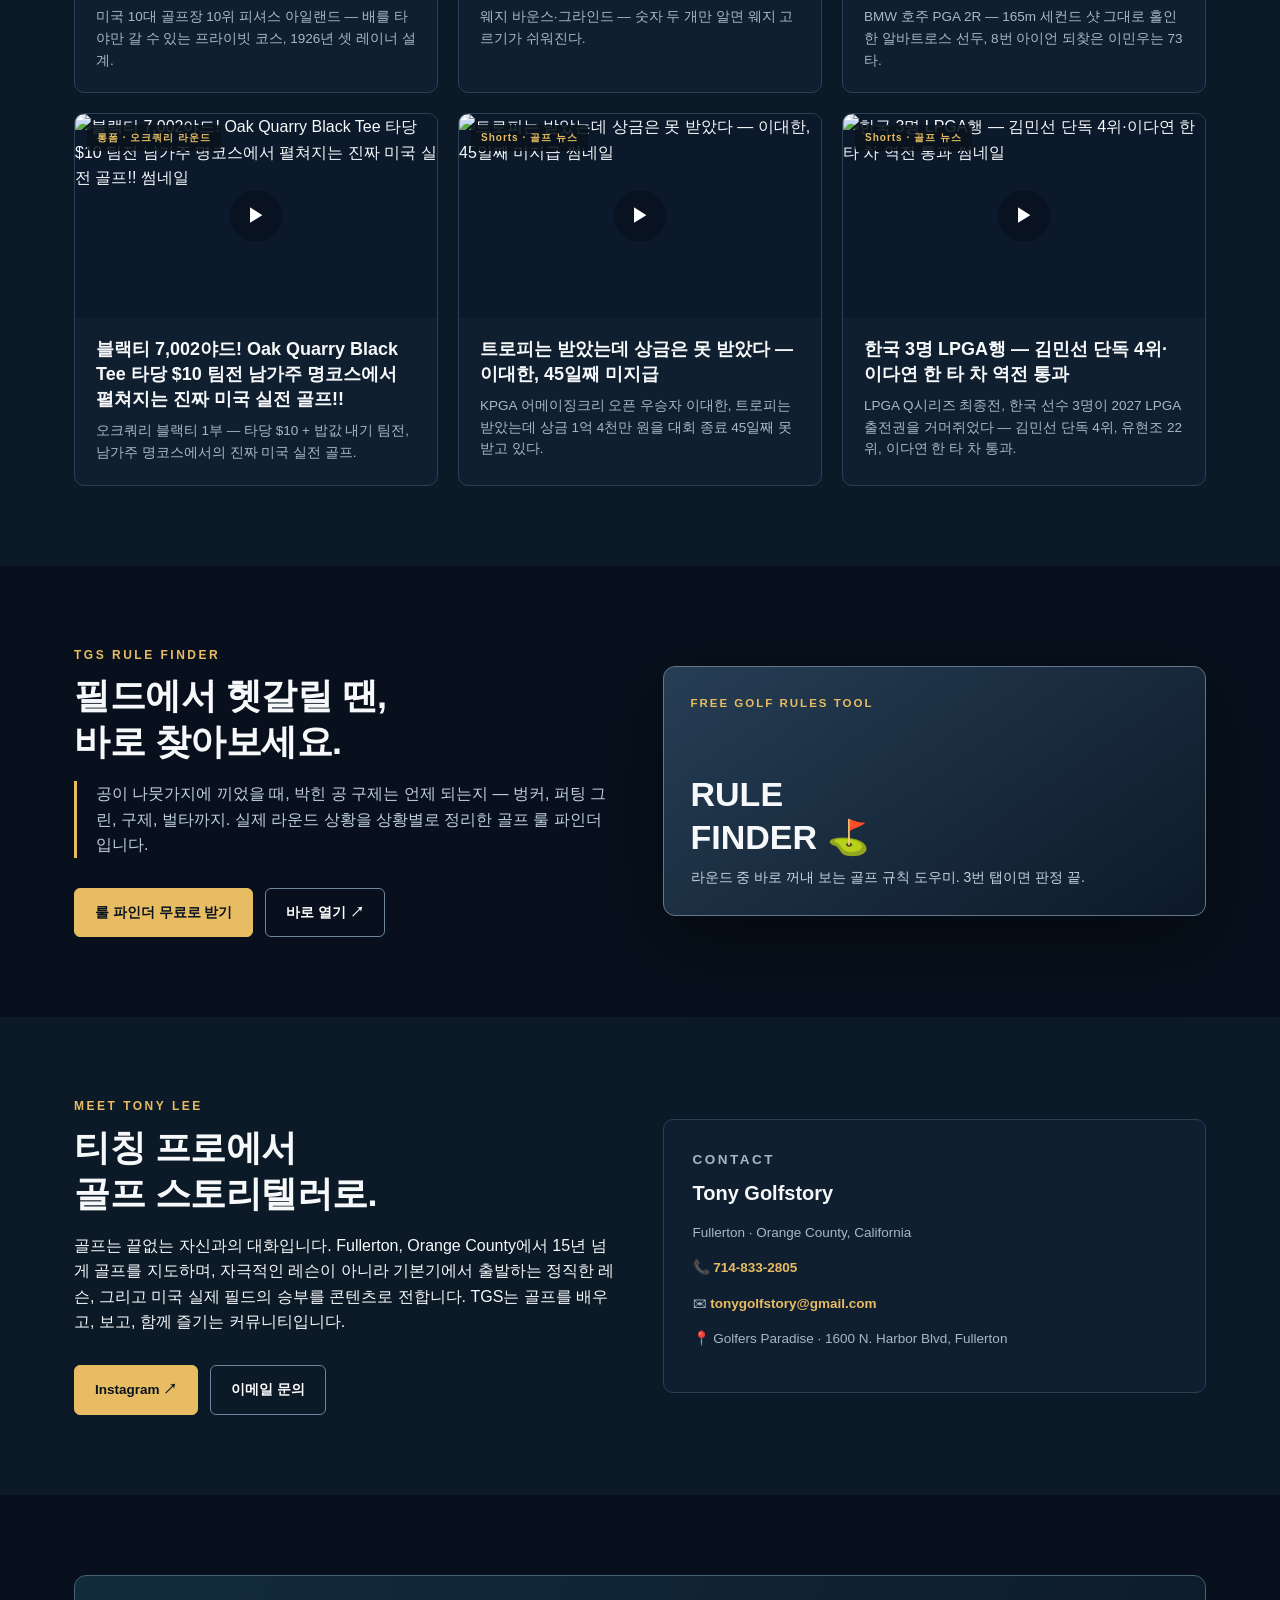
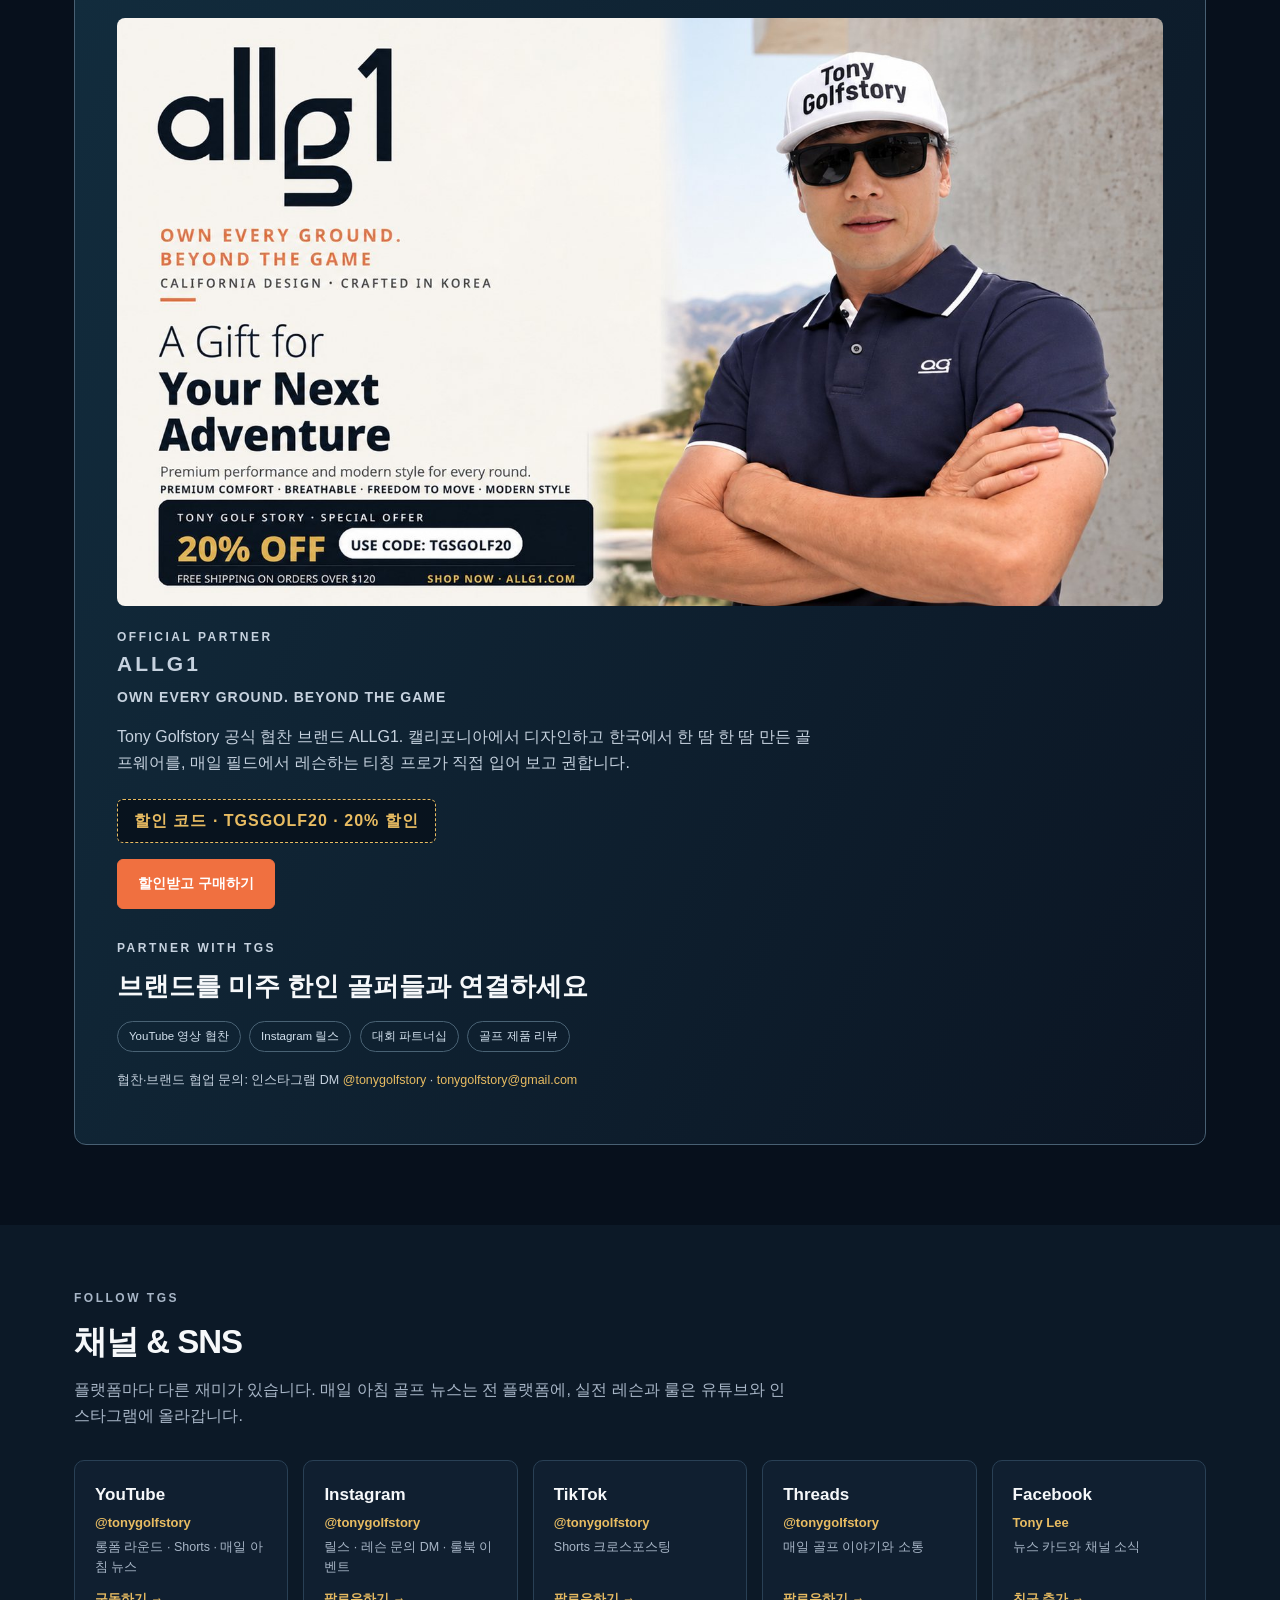
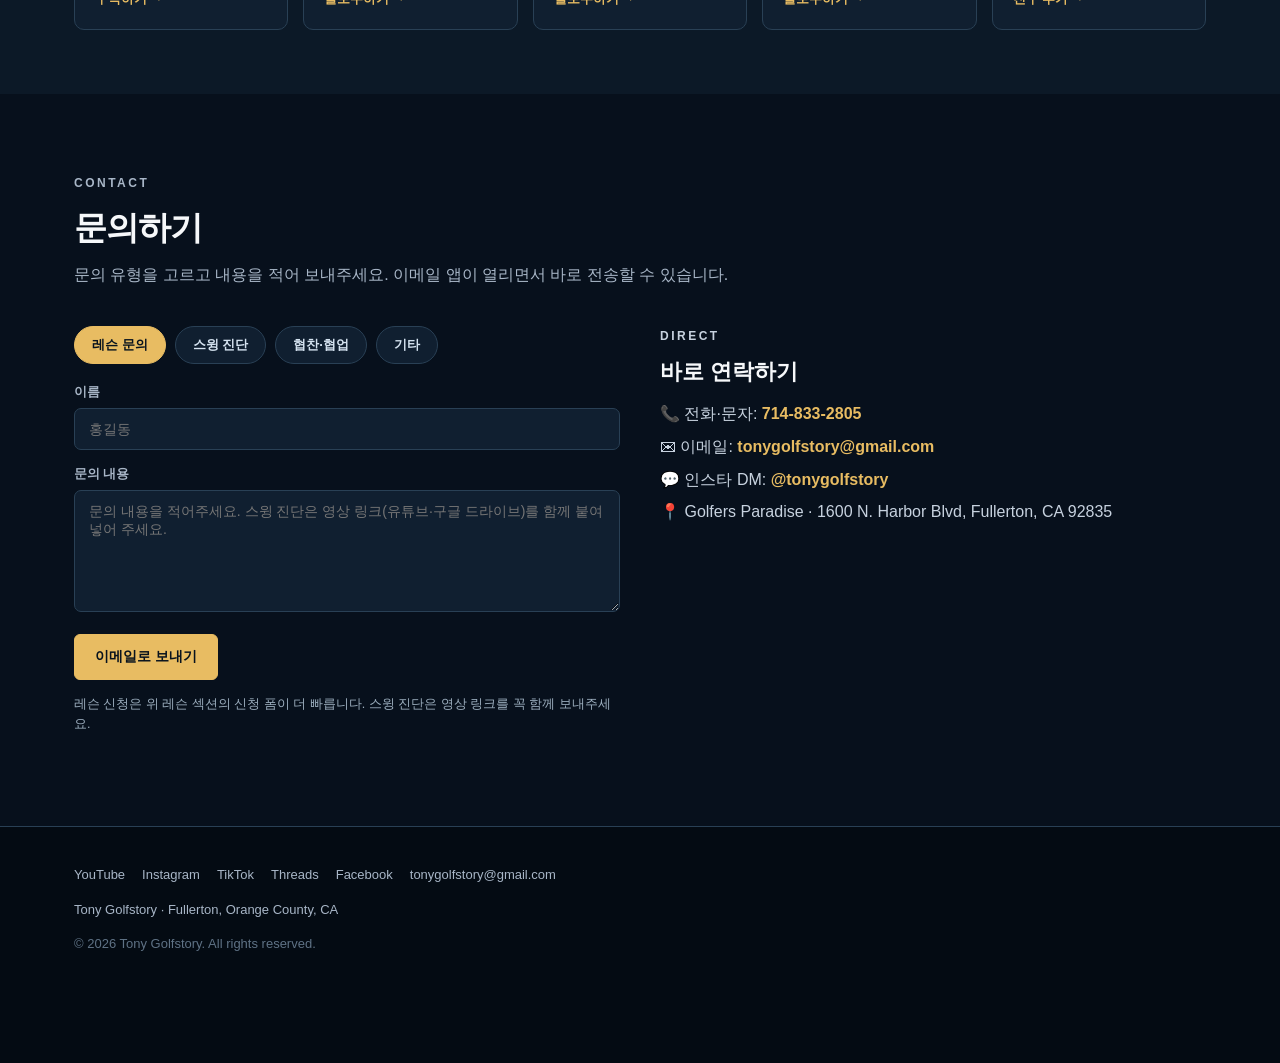
==== commit 3925e976: "Update latest videos (2026-11-28): Fishers Island 2, wedge lesson, Aus PGA R2" ====
--- a/index.html
+++ b/index.html
@@ -82,8 +82,8 @@
   <!-- ================= 스탯 바 ================= -->
   <div class="statbar">
     <div class="wrap stats">
-      <div class="stat"><b>1,778+</b><span>유튜브 구독자</span></div>
-      <div class="stat"><b>2,654</b><span>인스타그램 팔로워</span></div>
+      <div class="stat"><b>1,781+</b><span>유튜브 구독자</span></div>
+      <div class="stat"><b>2,655</b><span>인스타그램 팔로워</span></div>
       <div class="stat"><b>8.6만+</b><span>채널 최고 영상 조회수</span></div>
       <div class="stat"><b>104명</b><span>TGS 인비테이셔널 참가</span></div>
     </div>
@@ -278,6 +278,39 @@
       </a>
 
       <div class="grid3">
+        <a class="video-card" href="https://www.youtube.com/shorts/wDAbvQfEHxM" target="_blank" rel="noopener">
+          <div class="video-thumb">
+            <img src="https://i.ytimg.com/vi/wDAbvQfEHxM/hqdefault.jpg" alt="돈이 있어도 칠 수 없는 코스 — 미국 10대 10위 피셔스 아일랜드 썸네일" loading="lazy">
+            <span class="video-badge">Shorts · 미국 10대 골프장</span>
+            <span class="video-play">▶</span>
+          </div>
+          <div class="video-body">
+            <h3>돈이 있어도 칠 수 없는 코스 — 미국 10대 10위 피셔스 아일랜드</h3>
+            <p>미국 10대 골프장 10위 피셔스 아일랜드 — 배를 타야만 갈 수 있는 프라이빗 코스, 1926년 셋 레이너 설계.</p>
+          </div>
+        </a>
+        <a class="video-card" href="https://www.youtube.com/shorts/8745lkQ-Mws" target="_blank" rel="noopener">
+          <div class="video-thumb">
+            <img src="https://i.ytimg.com/vi/8745lkQ-Mws/hqdefault.jpg" alt="웨지 살 때 숫자 두 개, 이거 모르면 돈 버립니다 썸네일" loading="lazy">
+            <span class="video-badge">Shorts · 골프 레슨</span>
+            <span class="video-play">▶</span>
+          </div>
+          <div class="video-body">
+            <h3>웨지 살 때 숫자 두 개, 이거 모르면 돈 버립니다</h3>
+            <p>웨지 바운스·그라인드 — 숫자 두 개만 알면 웨지 고르기가 쉬워진다.</p>
+          </div>
+        </a>
+        <a class="video-card" href="https://www.youtube.com/shorts/IJ8Tu_7yFCM" target="_blank" rel="noopener">
+          <div class="video-thumb">
+            <img src="https://i.ytimg.com/vi/IJ8Tu_7yFCM/hqdefault.jpg" alt="8번 아이언 되찾았더니 73타 — 이민우, 그리고 알바트로스 선두 썸네일" loading="lazy">
+            <span class="video-badge">Shorts · 골프 뉴스</span>
+            <span class="video-play">▶</span>
+          </div>
+          <div class="video-body">
+            <h3>8번 아이언 되찾았더니 73타 — 이민우, 그리고 알바트로스 선두</h3>
+            <p>BMW 호주 PGA 2R — 165m 세컨드 샷 그대로 홀인한 알바트로스 선두, 8번 아이언 되찾은 이민우는 73타.</p>
+          </div>
+        </a>
         <a class="video-card" href="https://www.youtube.com/watch?v=TRVJBFYvaFw" target="_blank" rel="noopener">
           <div class="video-thumb">
             <img src="https://i.ytimg.com/vi/TRVJBFYvaFw/hqdefault.jpg" alt="블랙티 7,002야드! Oak Quarry Black Tee 타당 $10 팀전 남가주 명코스에서 펼쳐지는 진짜 미국 실전 골프!! 썸네일" loading="lazy">
@@ -311,40 +344,6 @@
             <p>LPGA Q시리즈 최종전, 한국 선수 3명이 2027 LPGA 출전권을 거머쥐었다 — 김민선 단독 4위, 유현조 22위, 이다연 한 타 차 통과.</p>
           </div>
         </a>
-        <a class="video-card" href="https://www.youtube.com/shorts/ylw2QL42h5Y" target="_blank" rel="noopener">
-          <div class="video-thumb">
-            <img src="https://i.ytimg.com/vi/ylw2QL42h5Y/hqdefault.jpg" alt="20년 만 3관왕 — 스무 살 김민솔, 대상 4점 차 역전+상금 16억 돌파 썸네일" loading="lazy">
-            <span class="video-badge">Shorts · 골프 뉴스</span>
-            <span class="video-play">▶</span>
-          </div>
-          <div class="video-body">
-            <h3>"20년 만 3관왕" — 스무 살 김민솔, 대상 4점 차 역전+상금 16억 돌파</h3>
-            <p>신지애 이후 20년 만에 신인 3관왕이 탄생했다 — 대상 4점 차 역전, 상금 최초 16억 돌파.</p>
-          </div>
-        </a>
-        <a class="video-card" href="https://www.youtube.com/shorts/QzntmbXsOEI" target="_blank" rel="noopener">
-          <div class="video-thumb">
-            <img src="https://i.ytimg.com/vi/QzntmbXsOEI/hqdefault.jpg" alt="메이저 0승인데 올해의 선수? — 셰플러, 우즈 5연패 기록에 도전 썸네일" loading="lazy">
-            <span class="video-badge">Shorts · 골프 뉴스</span>
-            <span class="video-play">▶</span>
-          </div>
-          <div class="video-body">
-            <h3>메이저 0승인데 올해의 선수? — 셰플러, 우즈 5연패 기록에 도전</h3>
-            <p>PGA 투어 올해의 선수 후보 발표 — 2026시즌 메이저 0승의 셰플러가 우즈의 5연패 기록에 도전한다.</p>
-          </div>
-        </a>
-        <a class="video-card" href="https://www.youtube.com/shorts/u2iJcKKrWDQ" target="_blank" rel="noopener">
-          <div class="video-thumb">
-            <img src="https://i.ytimg.com/vi/u2iJcKKrWDQ/hqdefault.jpg" alt="PGA로 돌아가겠다 — LIV 간 스타 스미스의 첫 복귀 선언, 조건은 우승뿐 썸네일" loading="lazy">
-            <span class="video-badge">Shorts · 골프 뉴스</span>
-            <span class="video-play">▶</span>
-          </div>
-          <div class="video-body">
-            <h3>"PGA로 돌아가겠다" — LIV 간 스타 스미스의 첫 복귀 선언, 조건은 우승뿐</h3>
-            <p>2022 디 오픈 챔피언 캐머런 스미스가 LIV 붕괴 후 처음으로 PGA 투어 복귀를 선언했다. 남은 길은 호주 PGA 챔피언십과 호주 오픈 우승뿐이다.</p>
-          </div>
-        </a>
-
 
       </div>
     </div>
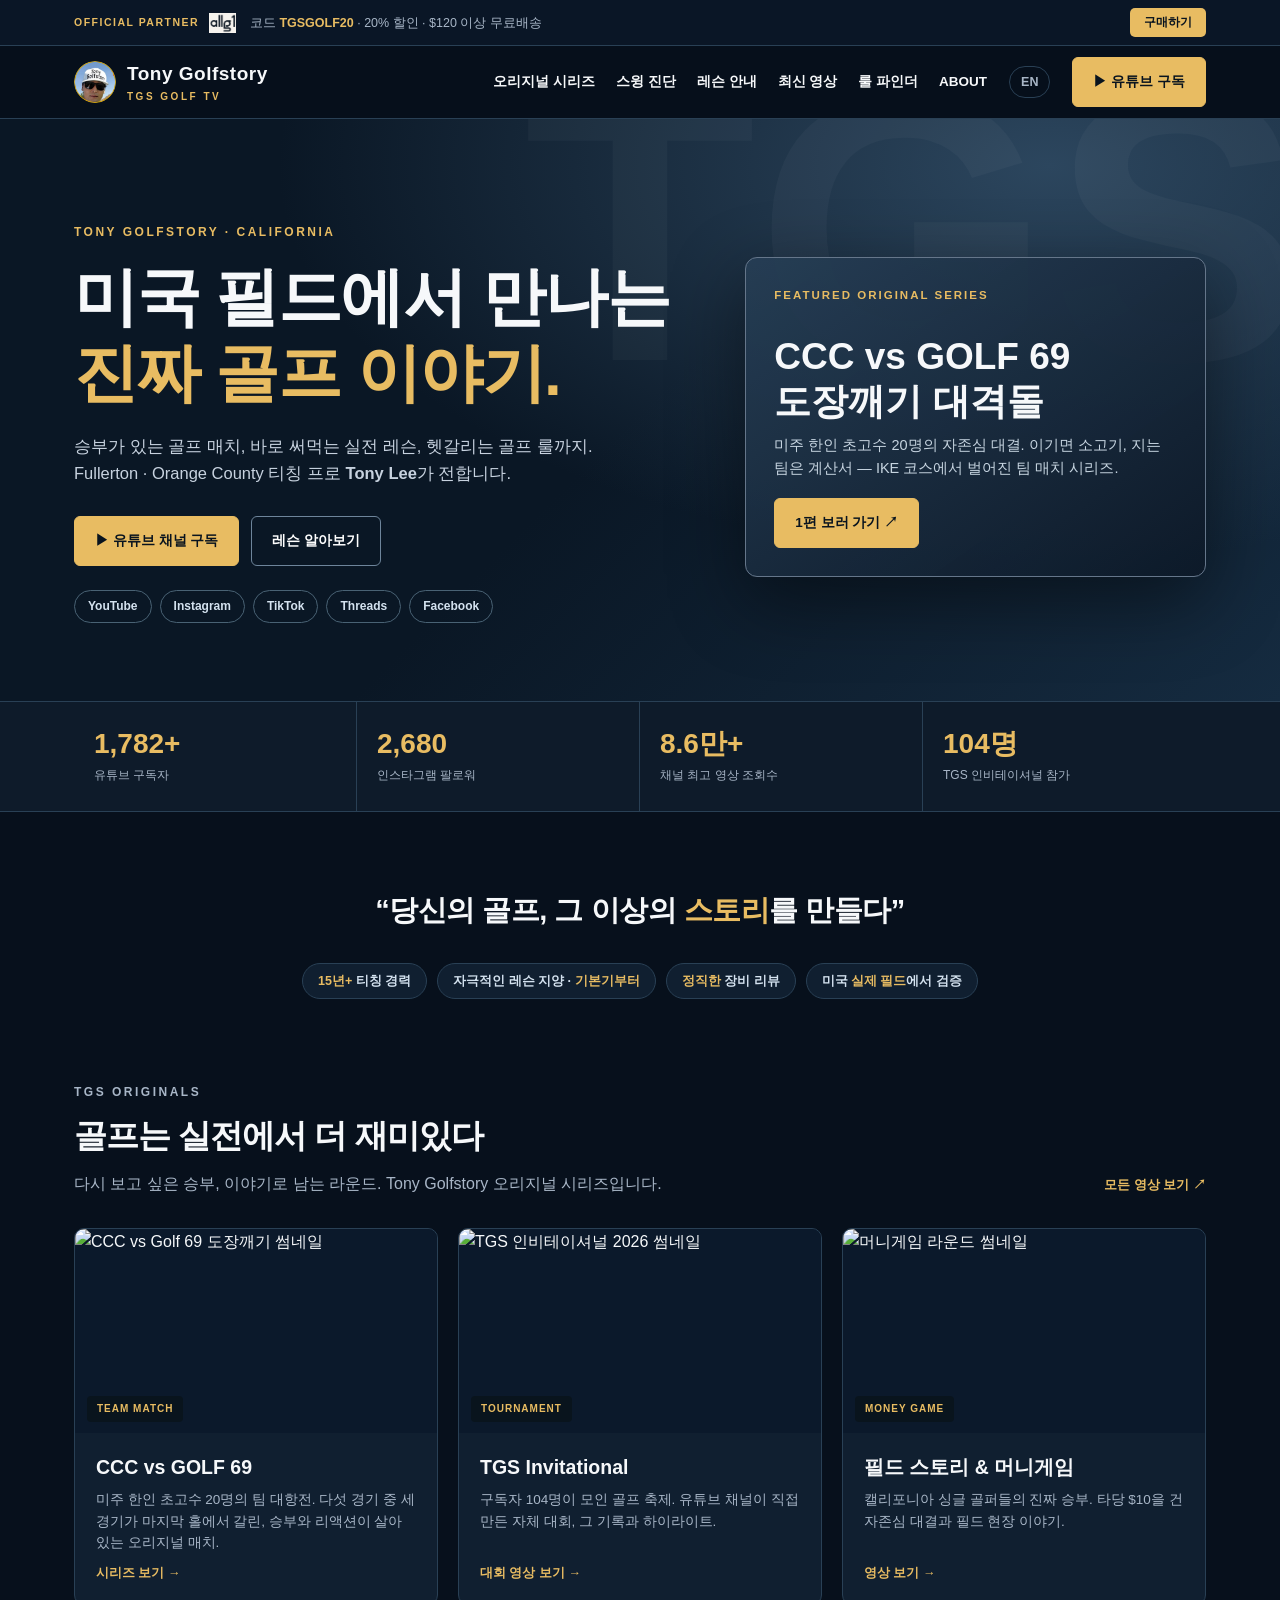
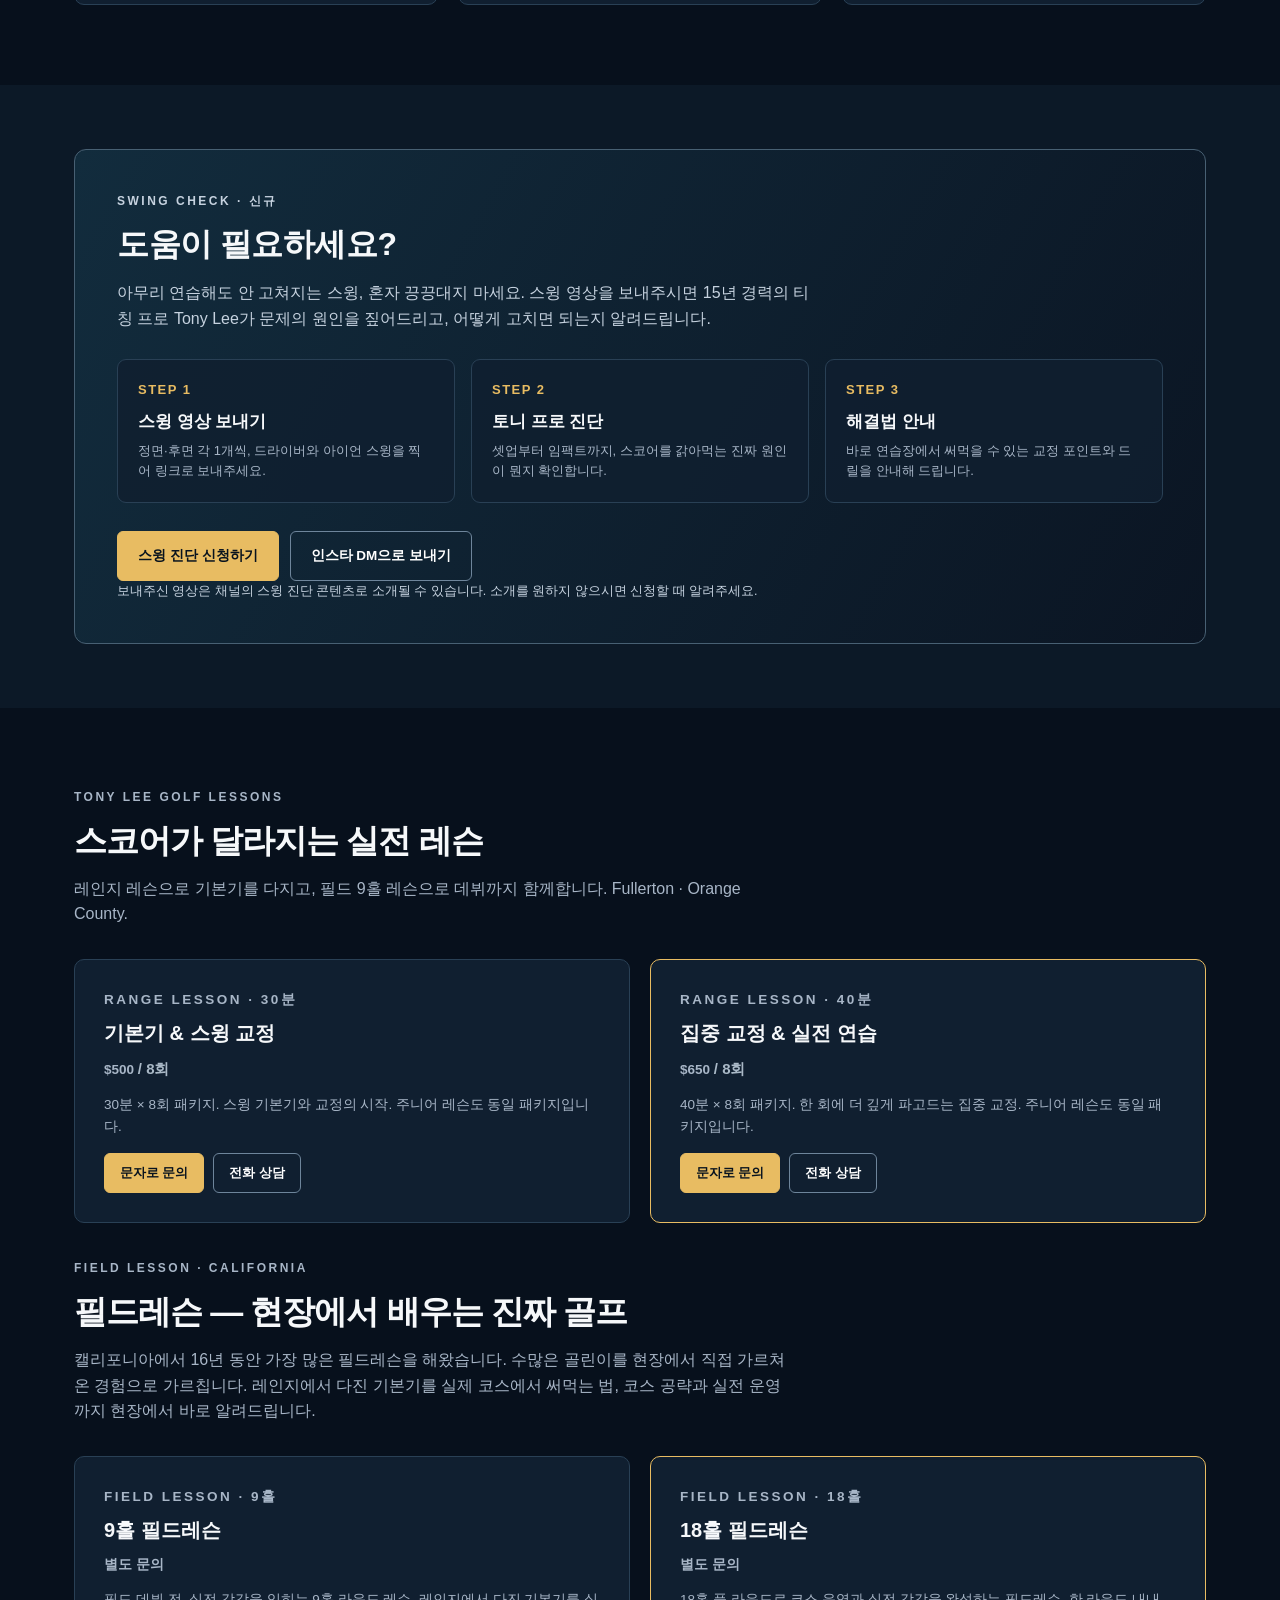
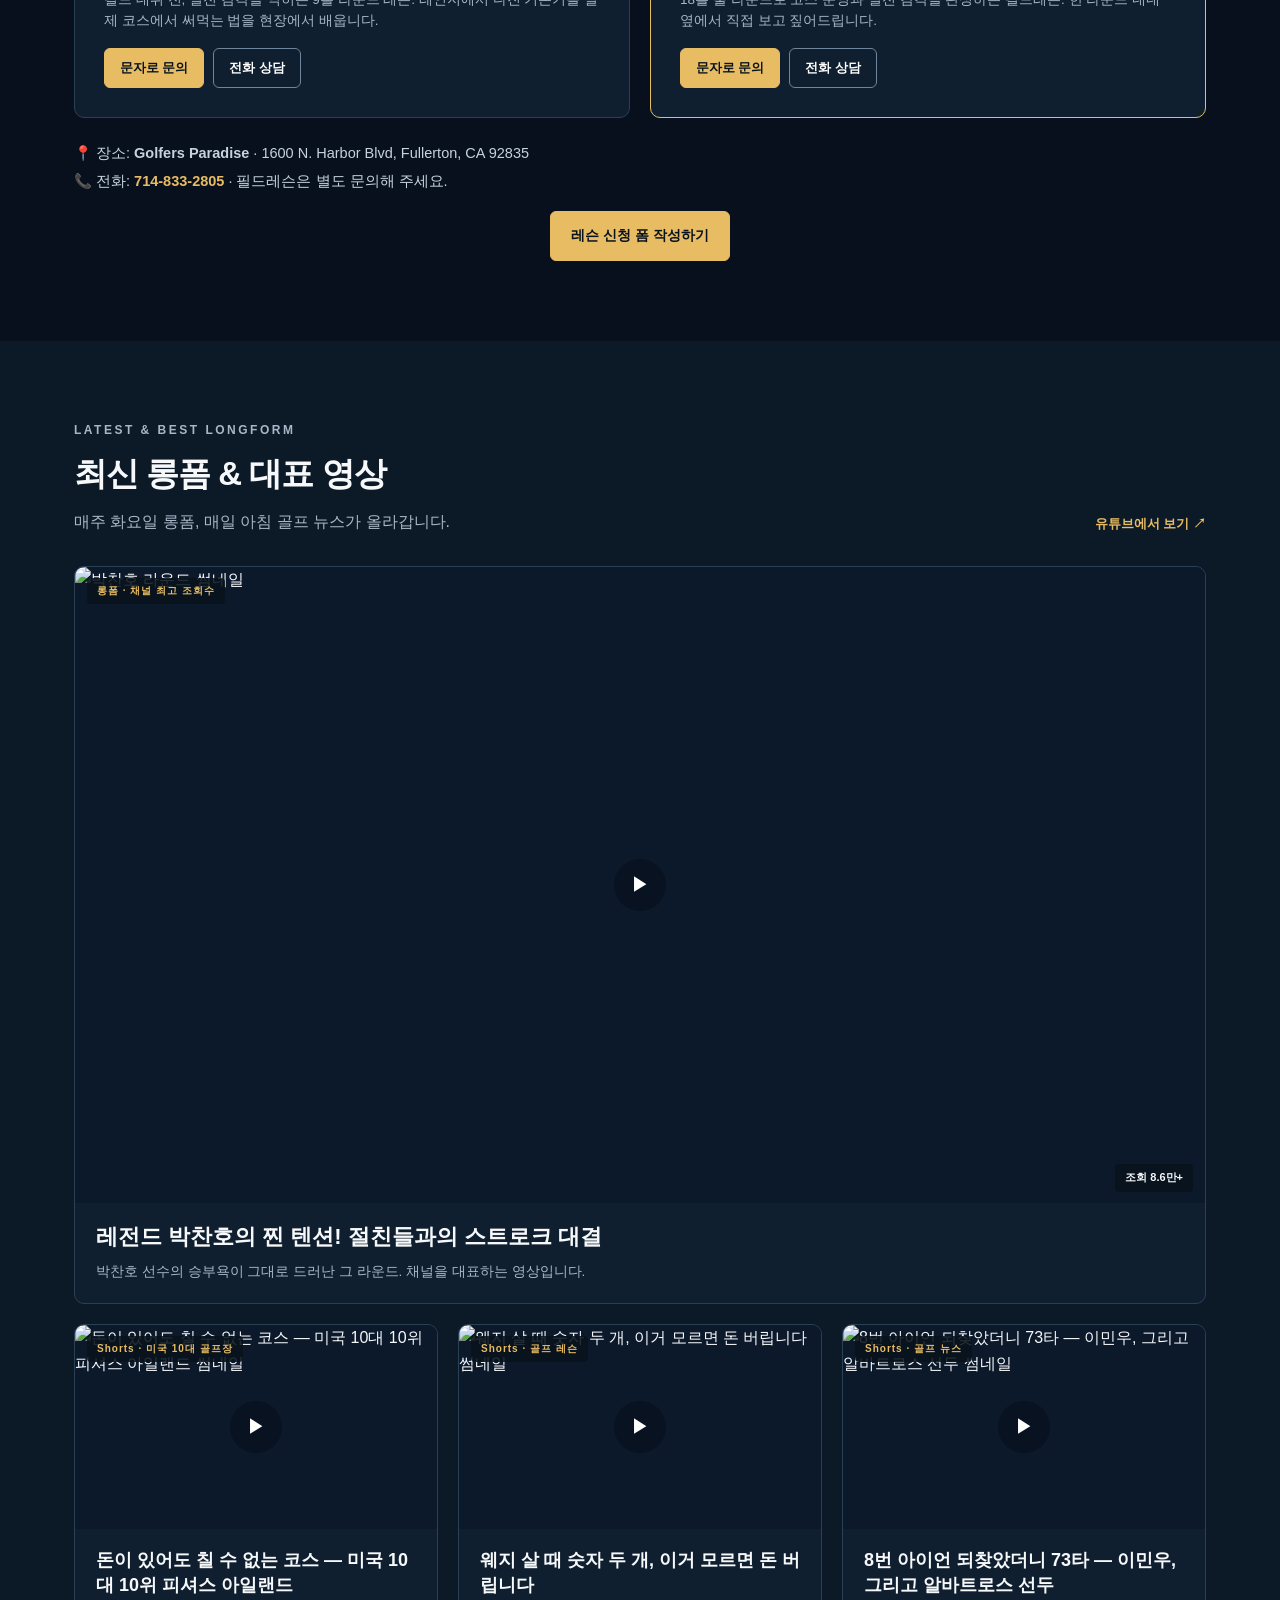
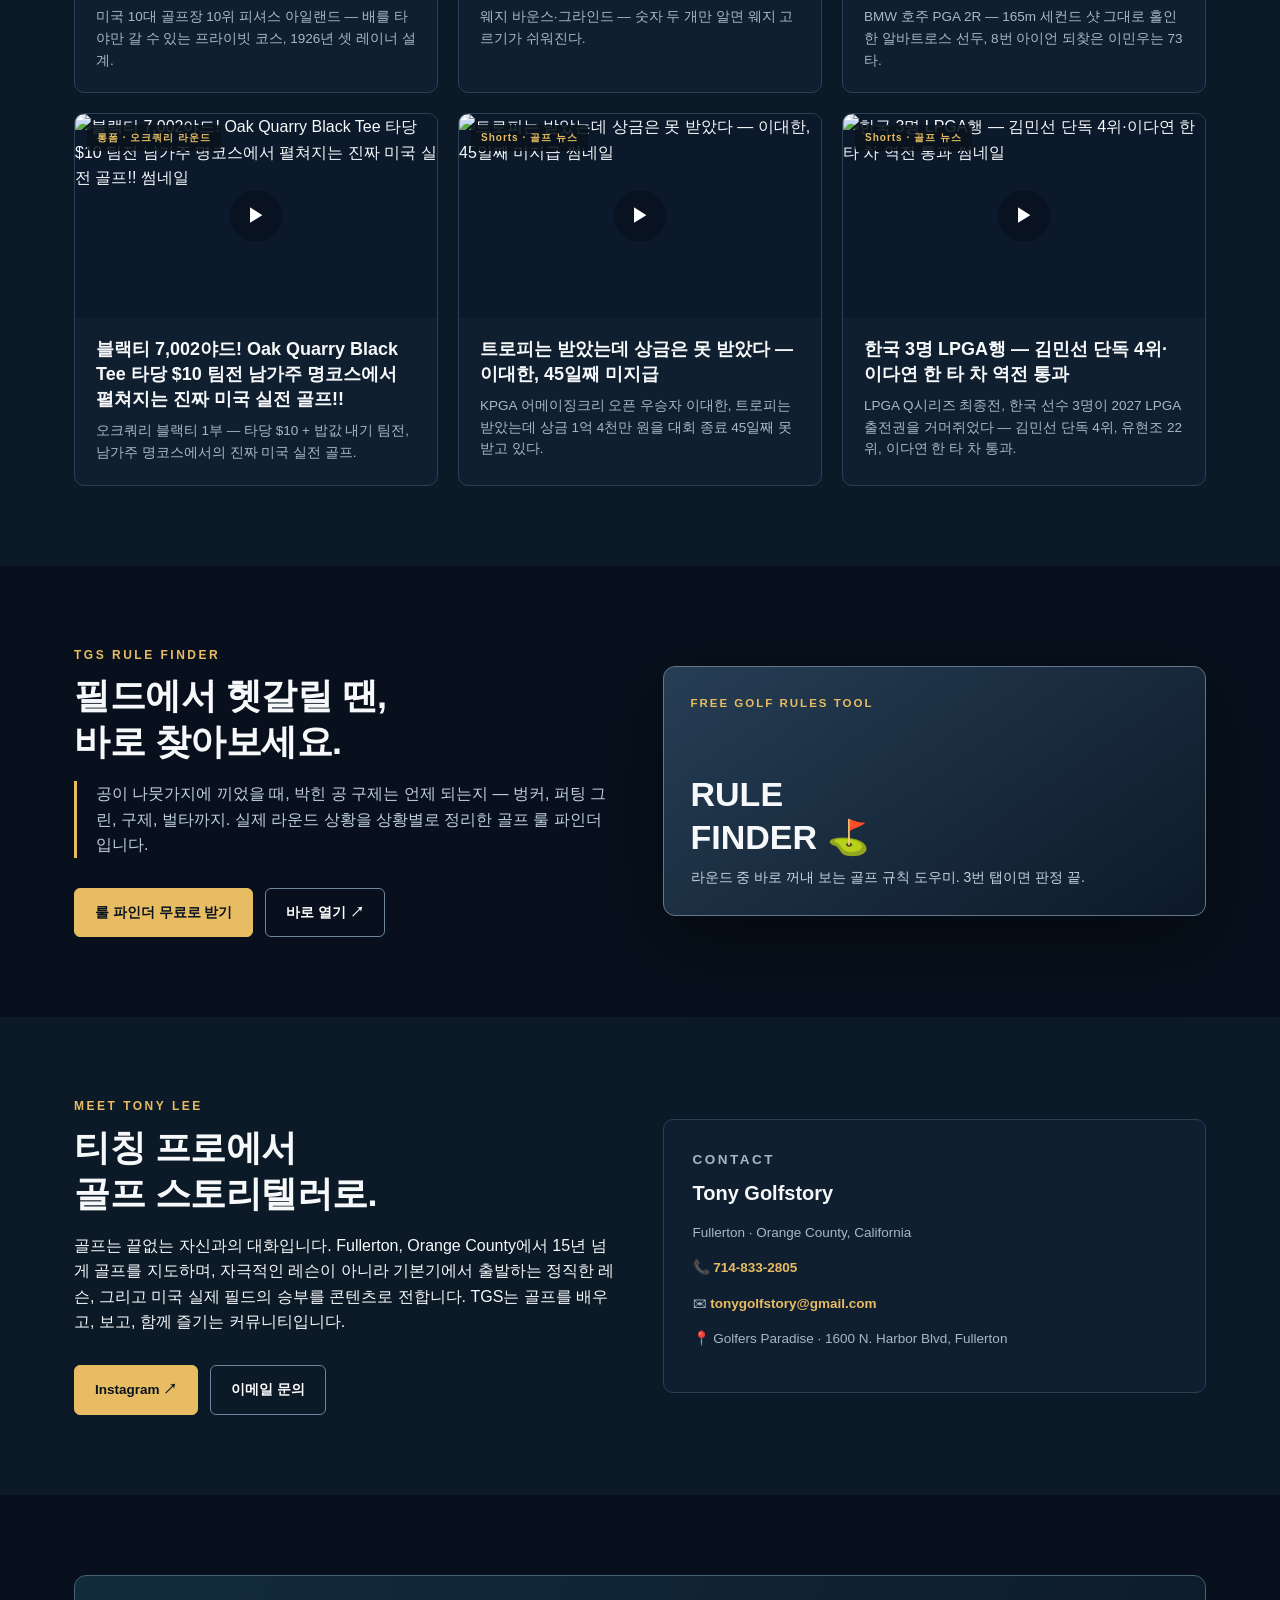
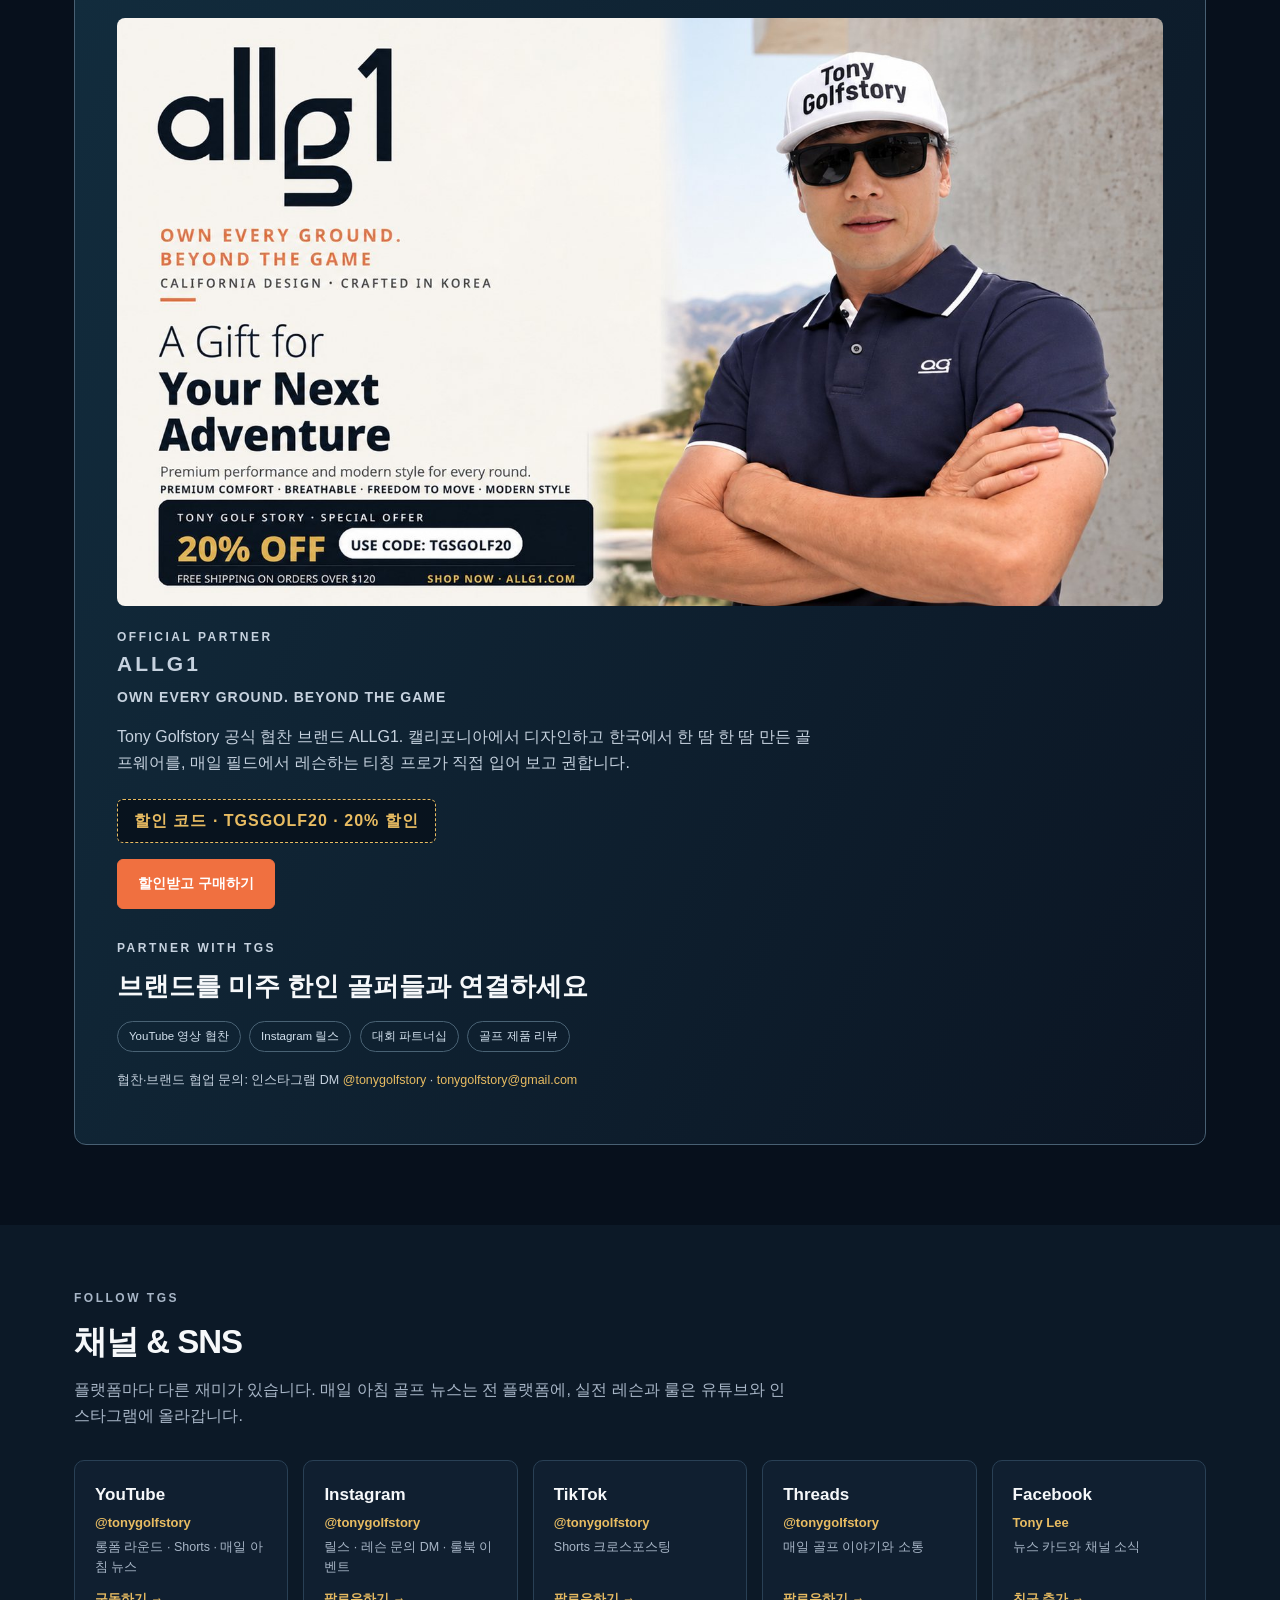
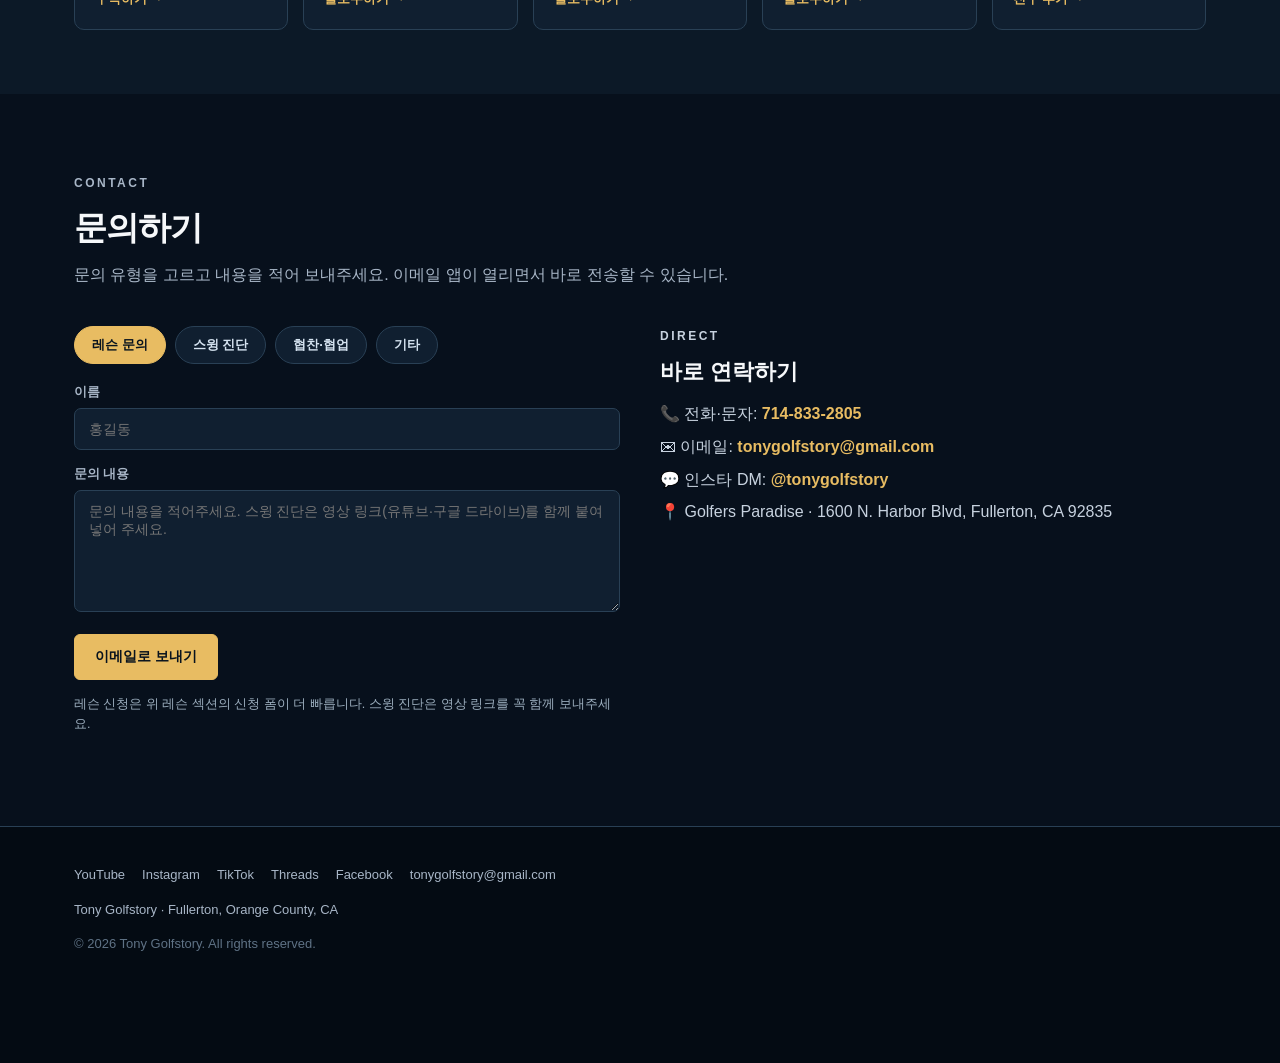
==== commit c54f8827: "Update stats (2026-11-28): YT subscribers 1,782, IG followers 2,680" ====
--- a/index.html
+++ b/index.html
@@ -82,8 +82,8 @@
   <!-- ================= 스탯 바 ================= -->
   <div class="statbar">
     <div class="wrap stats">
-      <div class="stat"><b>1,781+</b><span>유튜브 구독자</span></div>
-      <div class="stat"><b>2,655</b><span>인스타그램 팔로워</span></div>
+      <div class="stat"><b>1,782+</b><span>유튜브 구독자</span></div>
+      <div class="stat"><b>2,680</b><span>인스타그램 팔로워</span></div>
       <div class="stat"><b>8.6만+</b><span>채널 최고 영상 조회수</span></div>
       <div class="stat"><b>104명</b><span>TGS 인비테이셔널 참가</span></div>
     </div>
